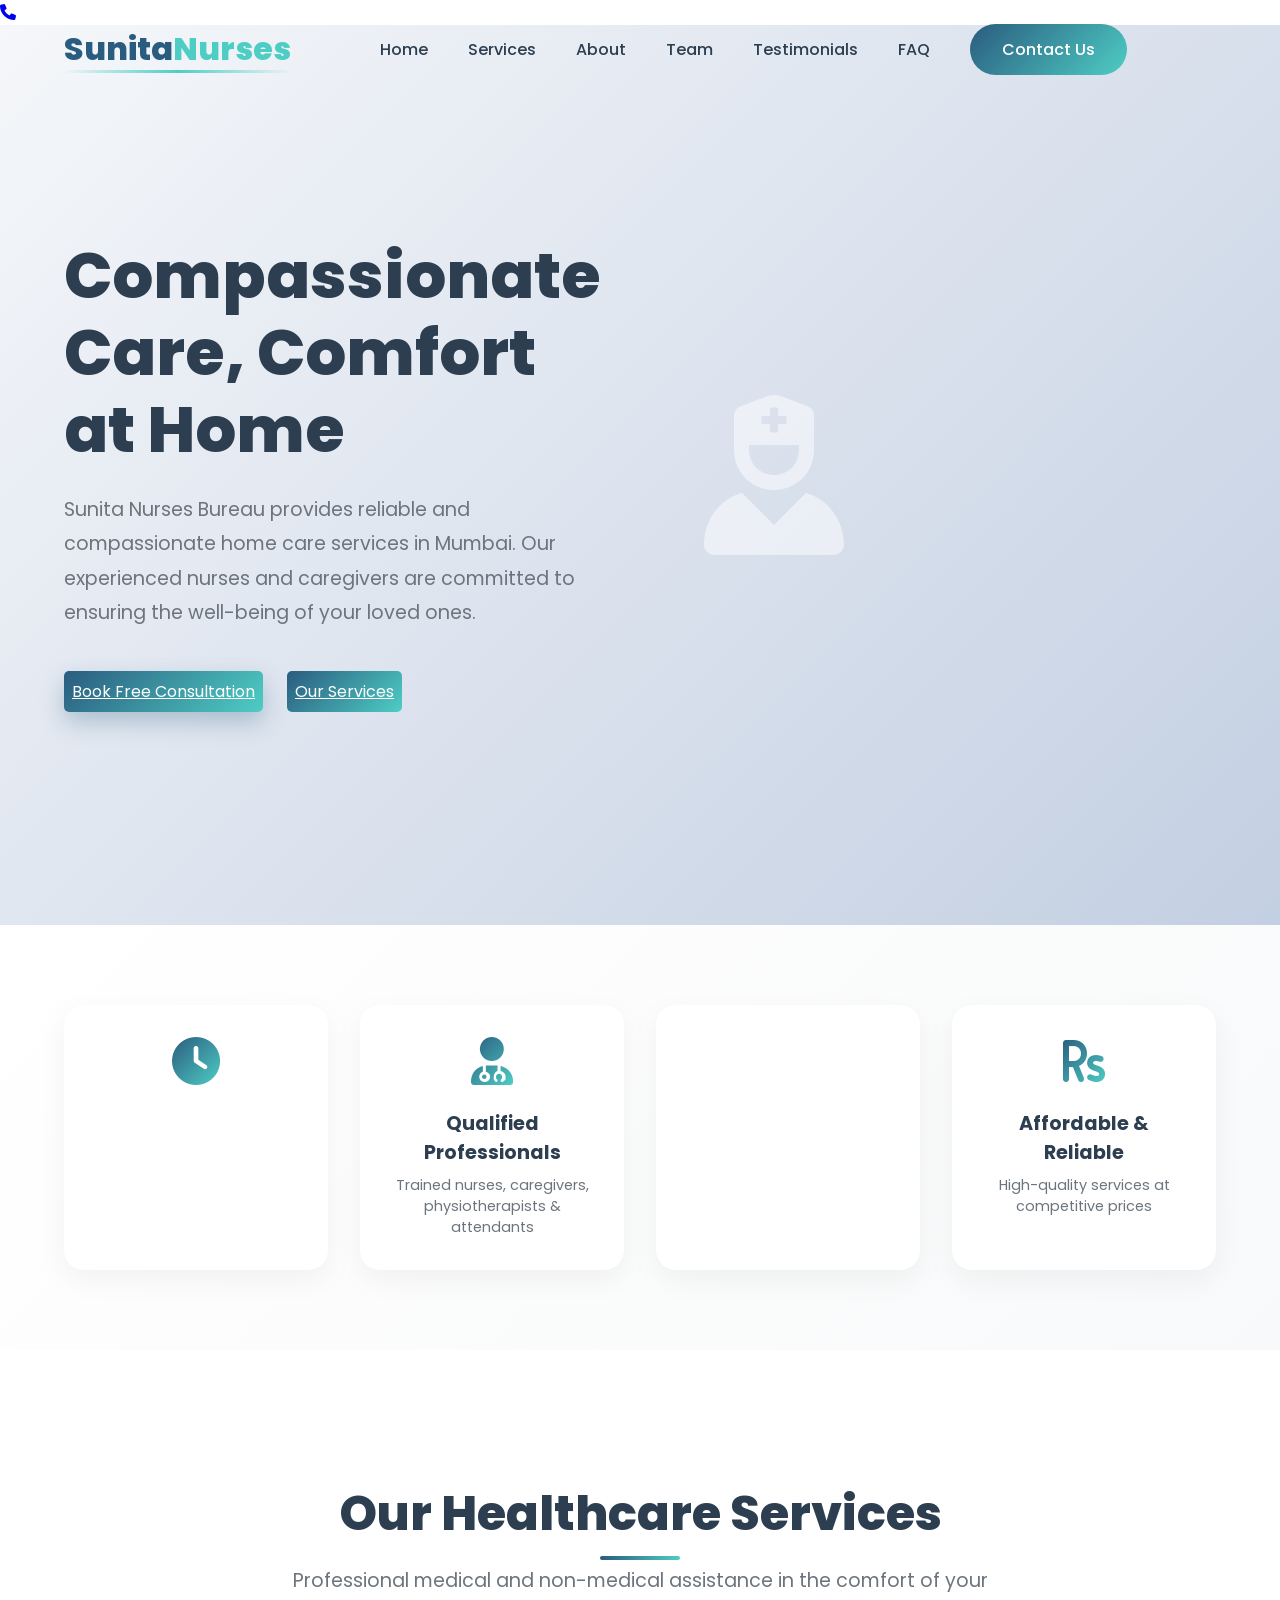
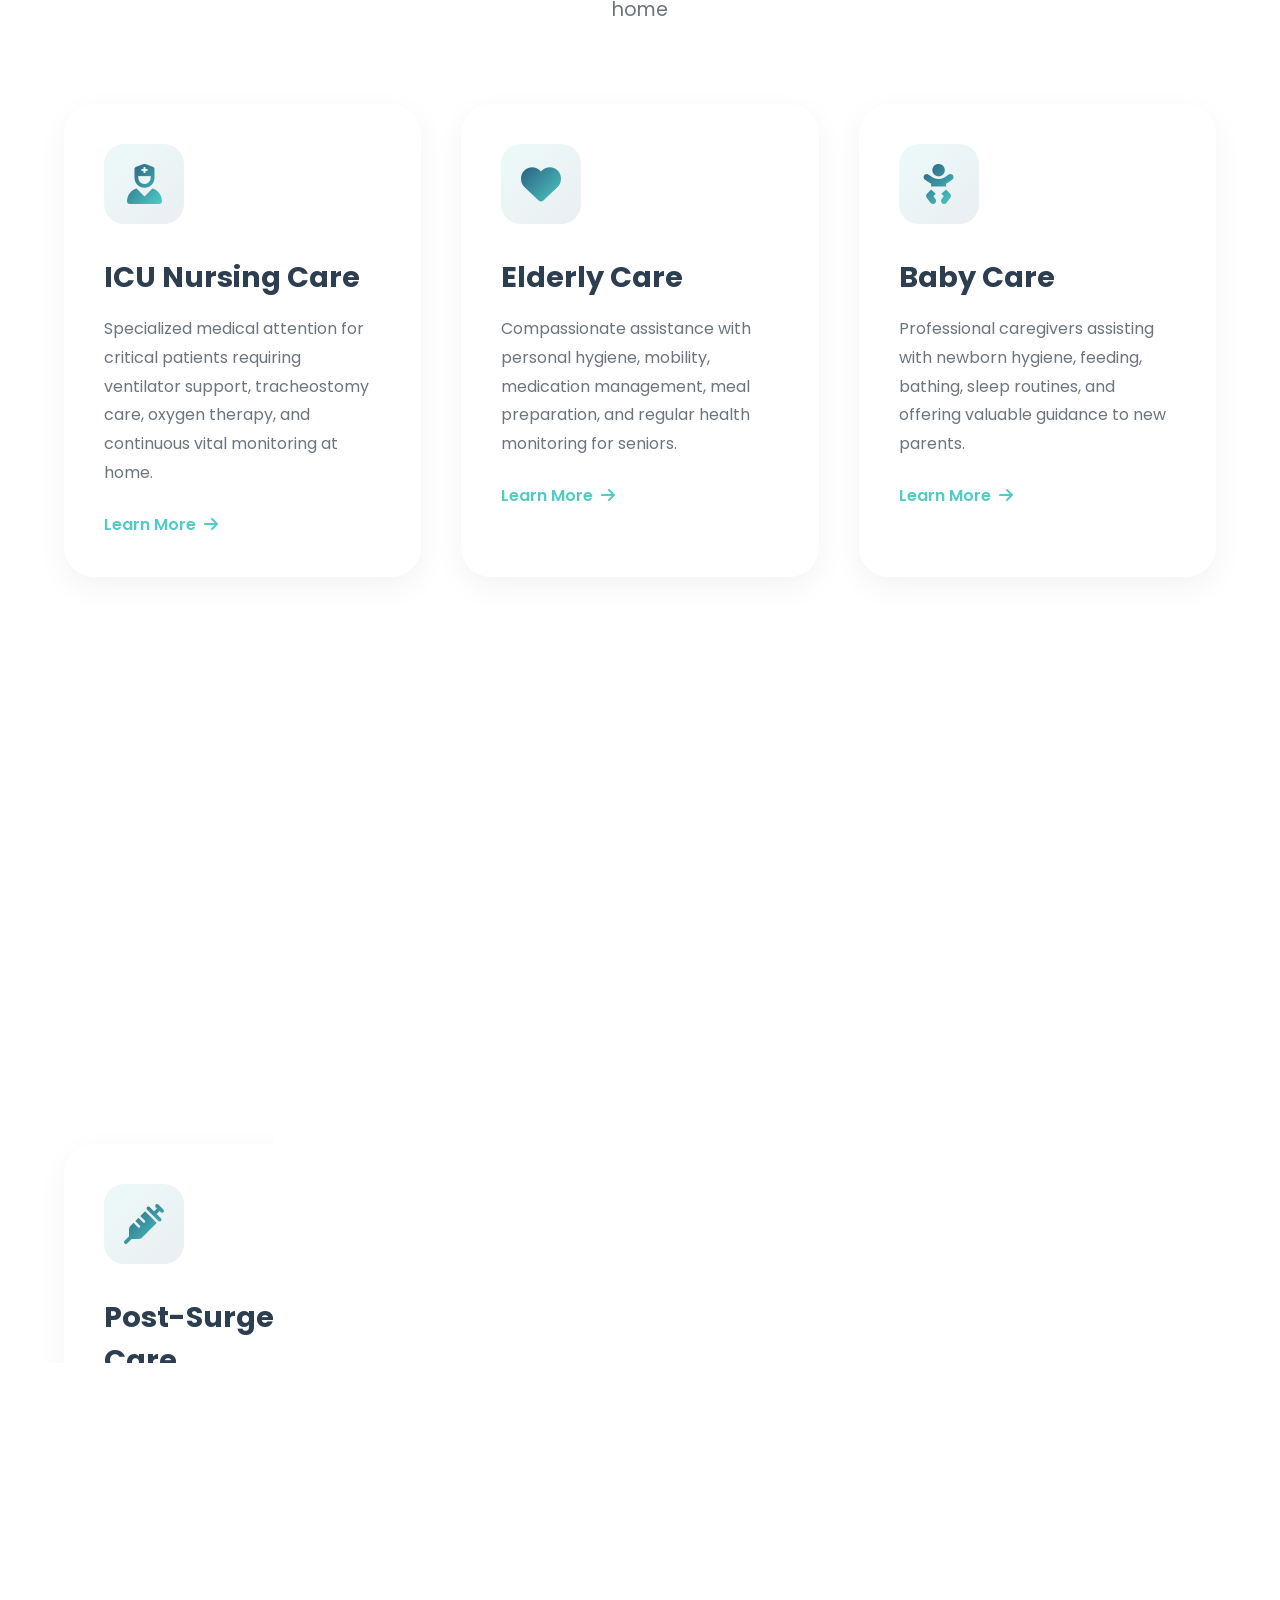
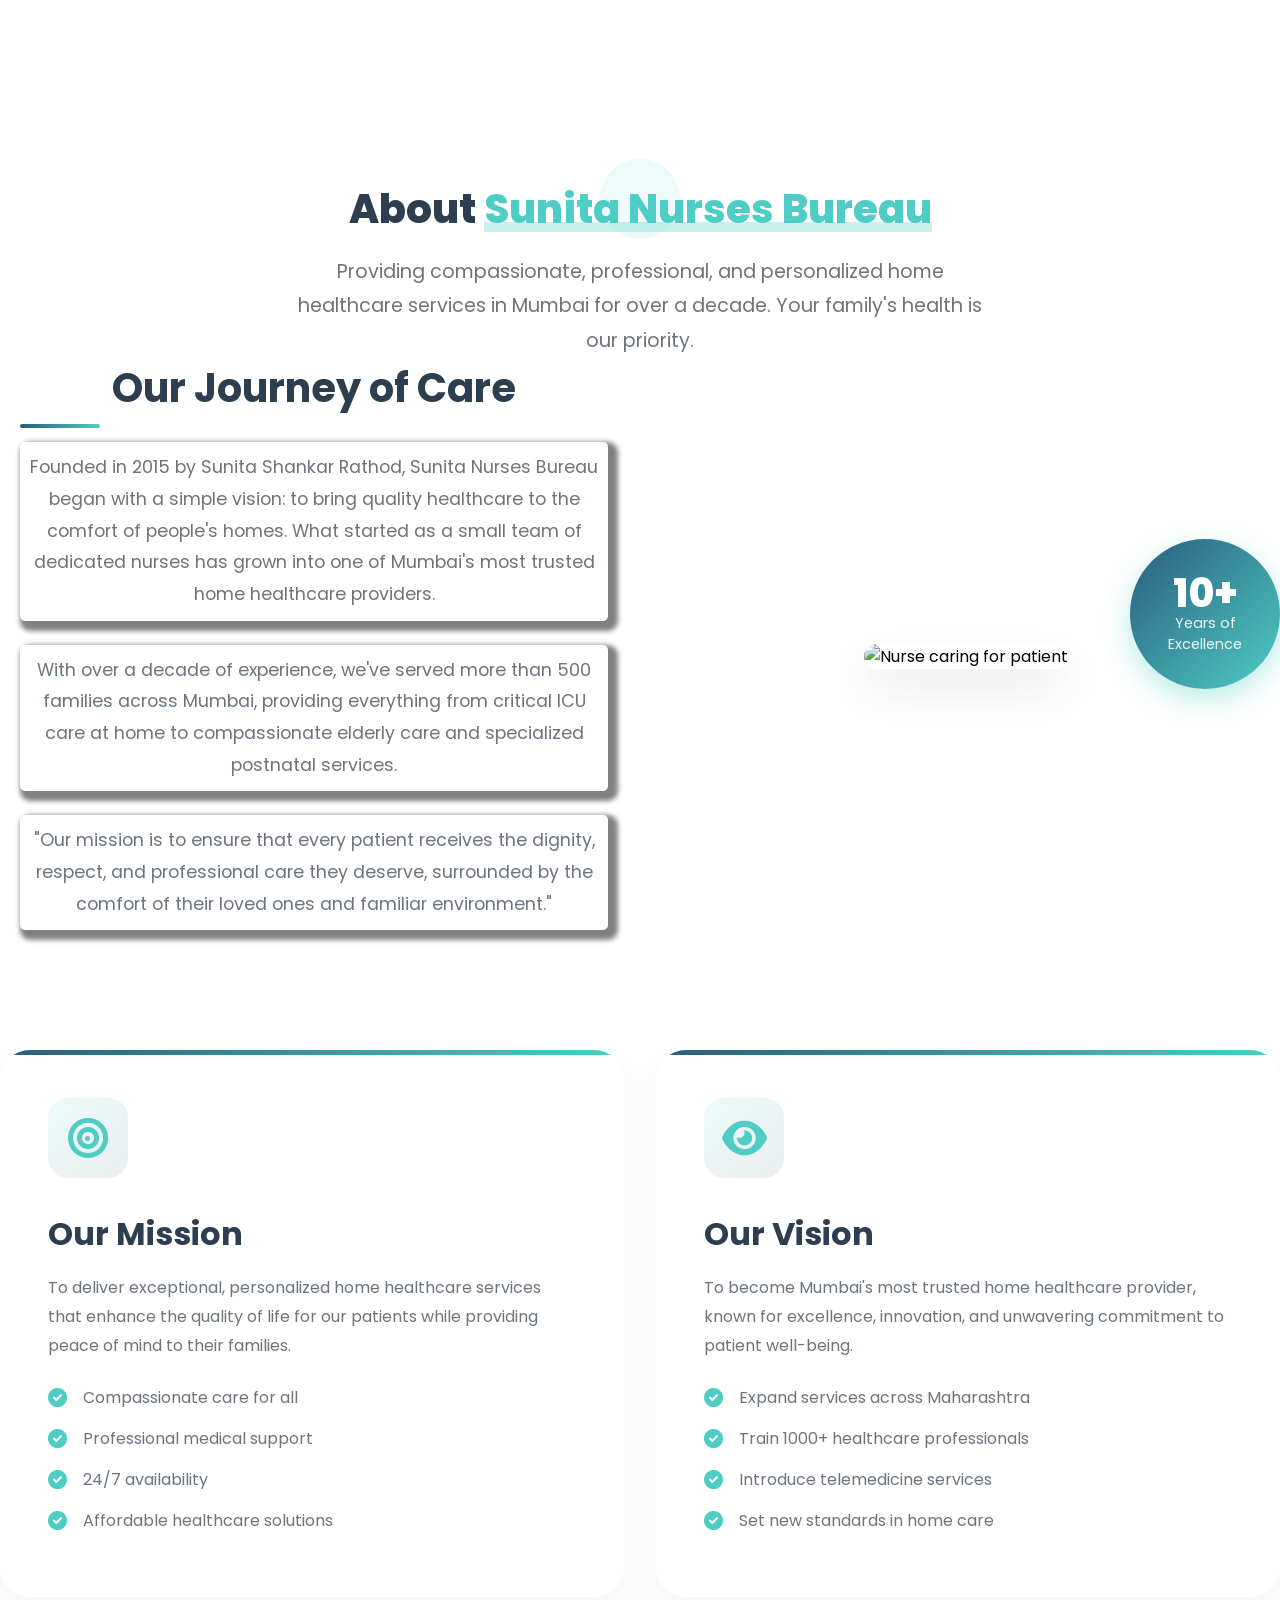
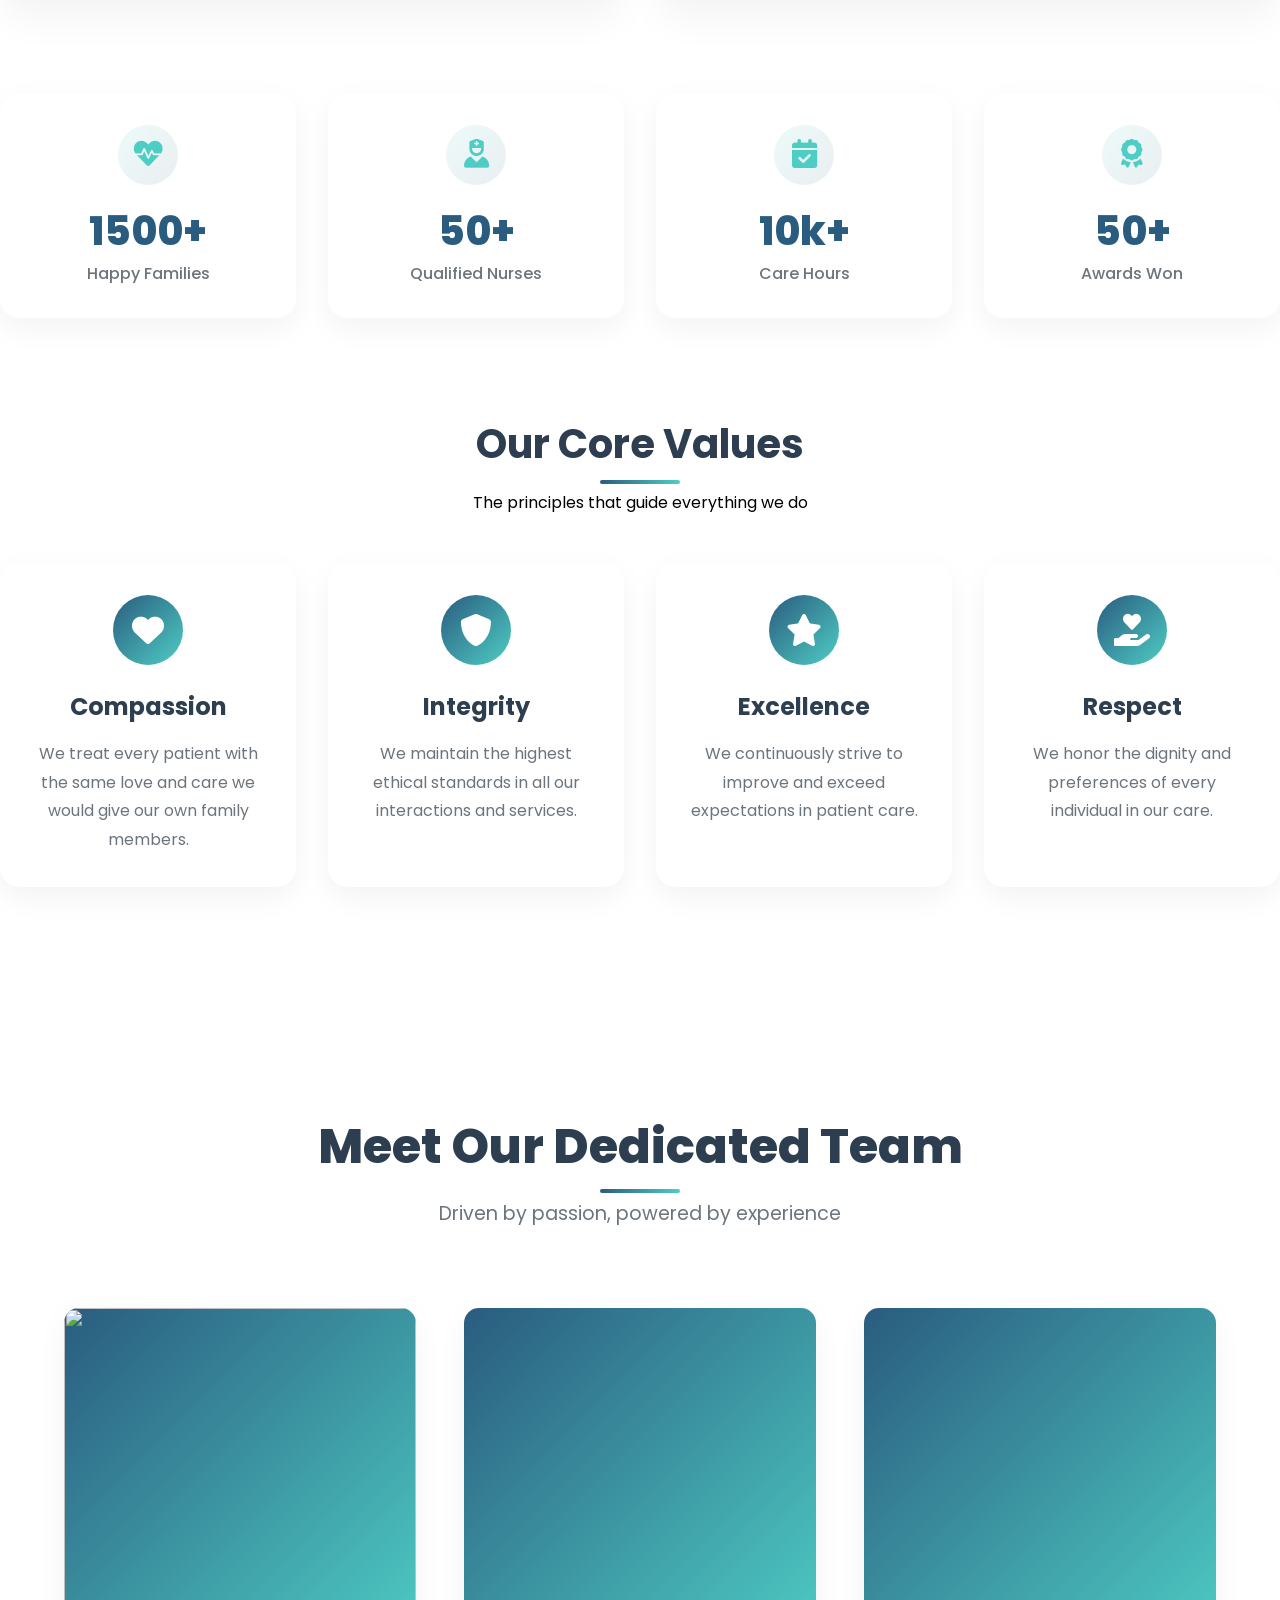
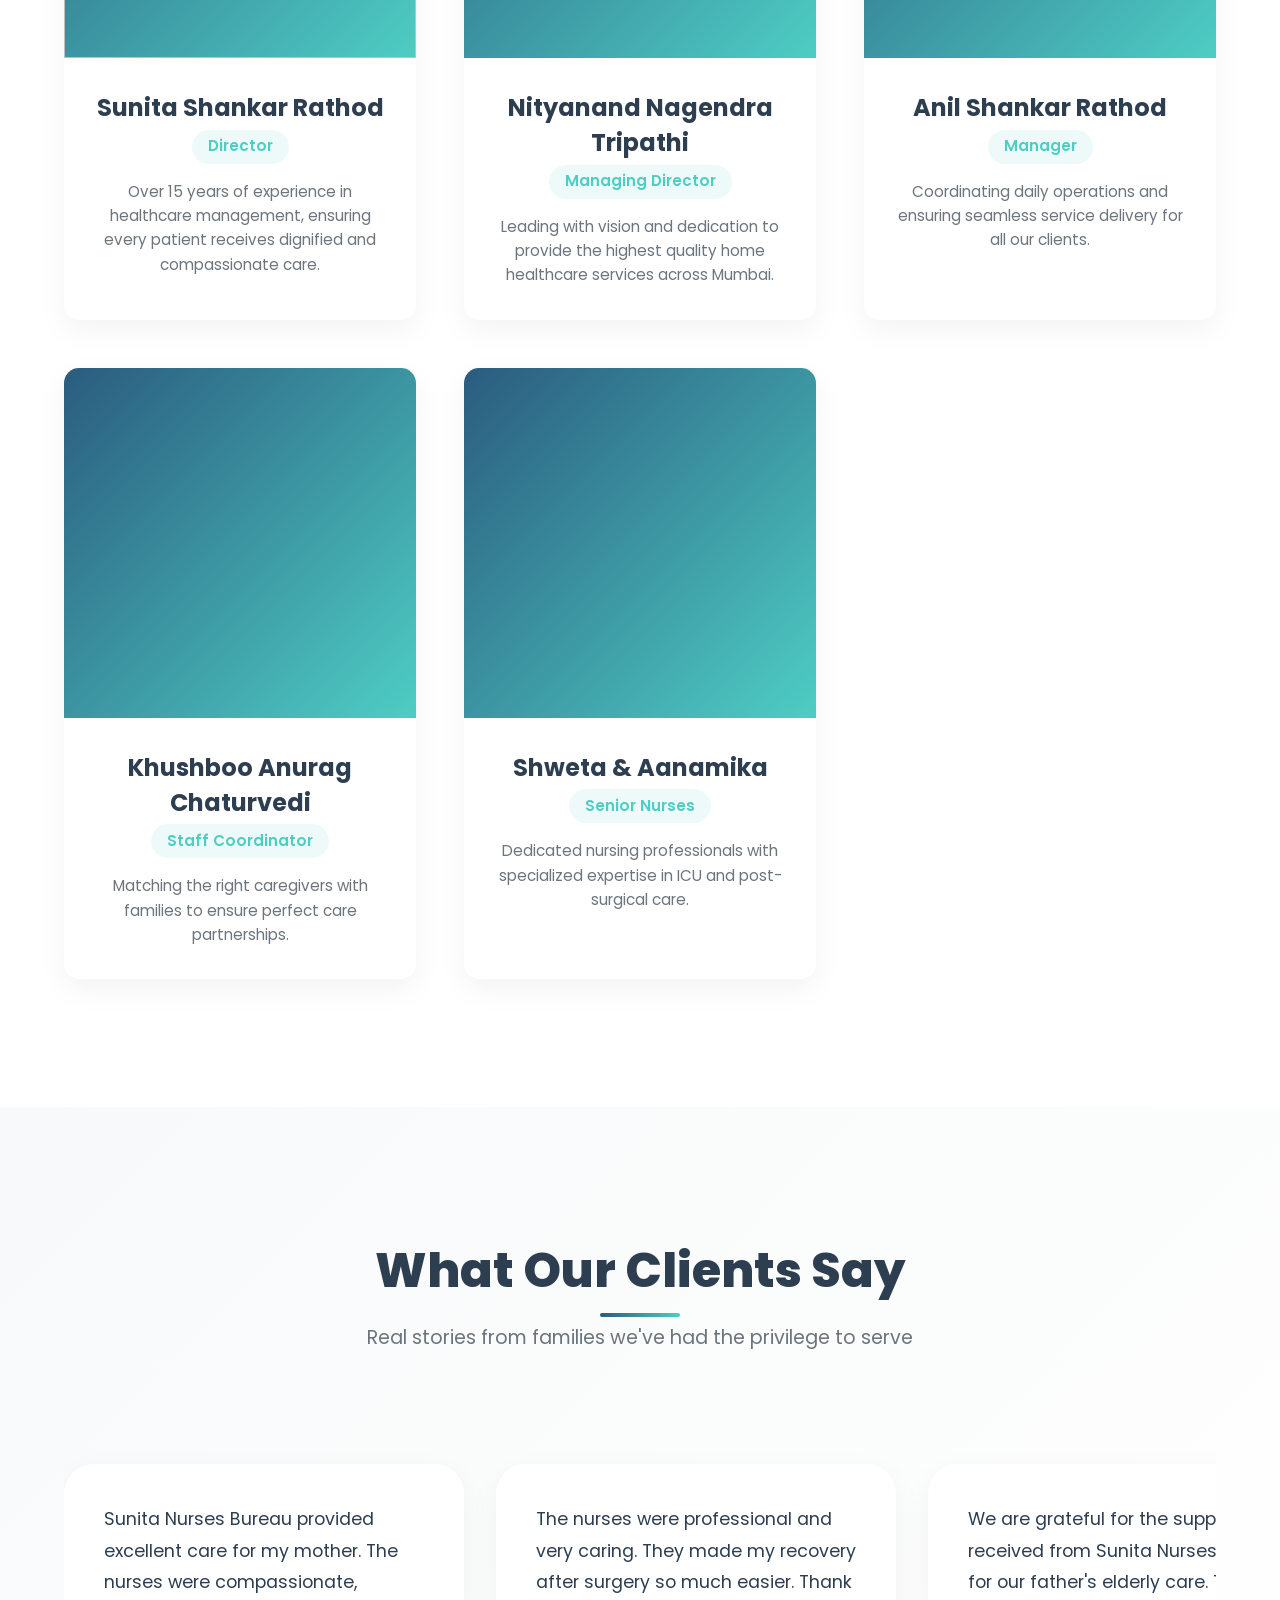
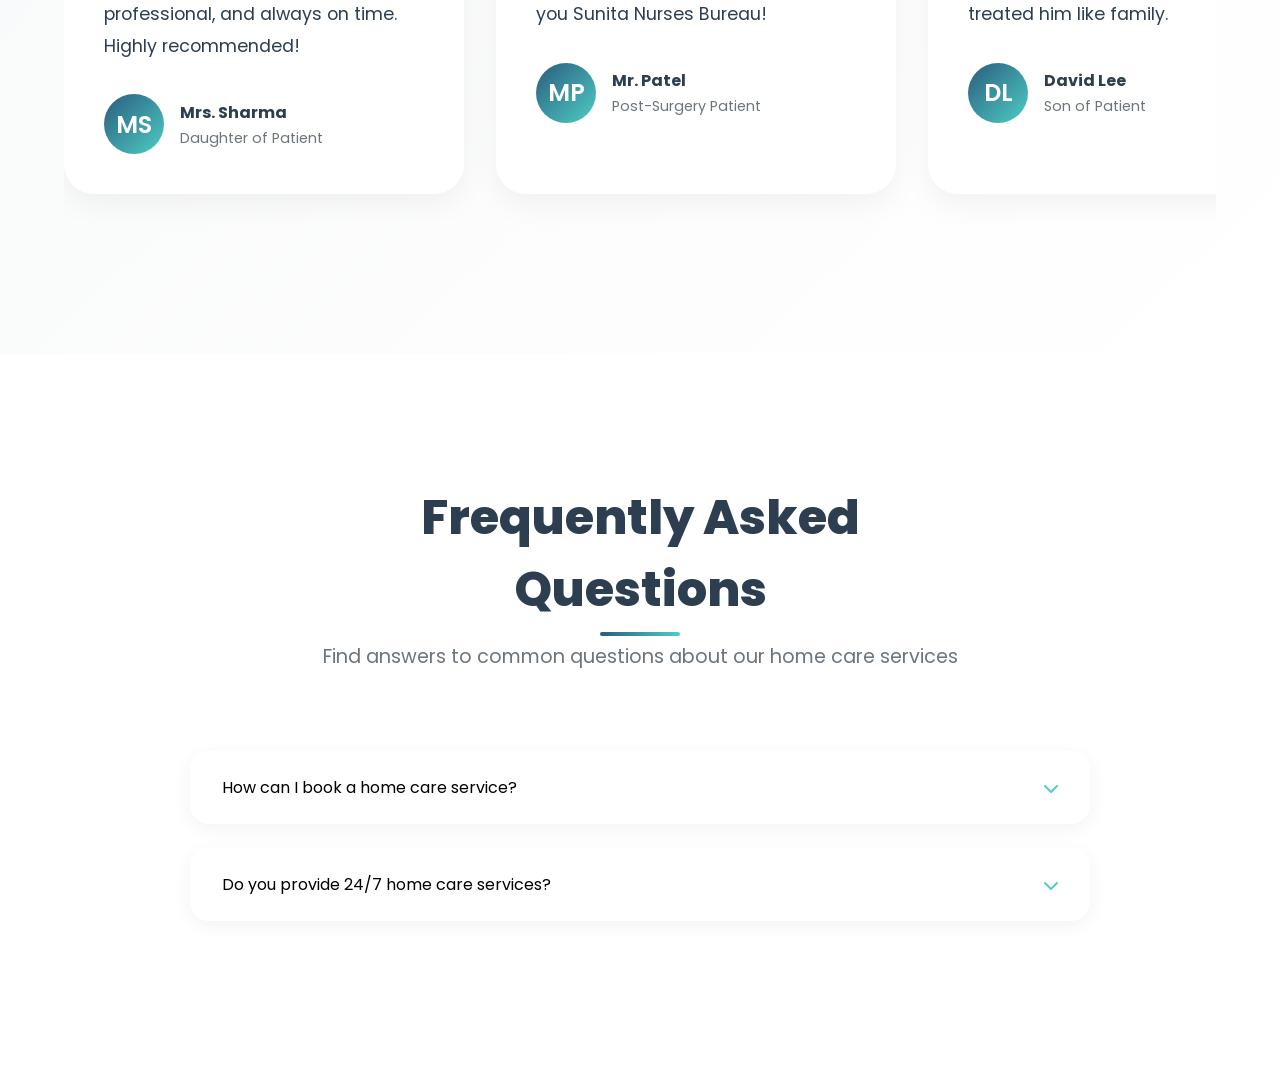
==== index.html @ 2cb6d9ae "Add files via upload" ====
<!DOCTYPE html>
<html lang="en">
<head>
    <meta charset="UTF-8">
    <meta name="viewport" content="width=device-width, initial-scale=1.0">
    <title>Sunita Nurses Bureau - Premium Home Healthcare</title>
    <link rel="stylesheet" href="https://cdnjs.cloudflare.com/ajax/libs/font-awesome/6.0.0/css/all.min.css">
    <link href="https://fonts.googleapis.com/css2?family=Poppins:wght@300;400;500;600;700;800&display=swap" rel="stylesheet">
     <link rel="stylesheet" href="style.css">
     <link rel="stylesheet" href="script.js">
</head>
<body>
    <!-- Navigation -->
    <nav class="navbar">
        <div class="nav-container">
            <div class="logo">Sunita<span>Nurses</span></div>
            <div class="nav-links" id="navLinks">
                <a href="#home">Home</a>
                <a href="#services">Services</a>
                <a href="#about">About</a>
                <a href="#team">Team</a>
                <a href="#testimonials">Testimonials</a>
                <a href="#faq">FAQ</a>
                <a href="#contact" class="contact-btn">Contact Us</a>
            </div>
            <div class="mobile-menu-btn" onclick="toggleMenu()">
                <i class="fas fa-bars"  id="menu-icon"></i>
            </div>
        </div>
    </nav>

    <!-- Floating Contact Button -->
    <div class="floating-contact">
        <a href="tel:+919702290458" class="floating-btn">
            <i class="fas fa-phone"></i>
        </a>
    </div>

    <!-- Hero Section -->
    <section class="hero" id="home">
        <div class="hero-container">
            <div class="hero-content">
                <h1>Compassionate Care, Comfort at Home</h1>
                <p>Sunita Nurses Bureau provides reliable and compassionate home care services in Mumbai. Our experienced nurses and caregivers are committed to ensuring the well-being of your loved ones.</p>
                <div class="hero-buttons">
                    <a href="#contact" class="btn-primary">Book Free Consultation</a>
                    <a href="#services" class="btn-secondary">Our Services</a>
                </div>
            </div>
            <div class="hero-image">
                <img src="https://images.unsplash.com/photo-1576091160550-2173dba999ef?ixlib=rb-1.2.1&auto=format&fit=crop&w=1350&q=80" alt="Nurse caring for elderly patient" onerror="this.style.display='none'; this.parentElement.style.background='linear-gradient(135deg, var(--primary-light), var(--secondary))'; this.parentElement.style.padding='2rem'; this.parentElement.innerHTML='<i class=\'fas fa-user-nurse\' style=\'font-size: 10rem; color: rgba(255,255,255,0.5);\'></i>'">
            </div>
        </div>
    </section>

    <!-- Trust Badges -->
    <section class="trust-badges">
        <div class="badges-container">
            <div class="badge">
                <i class="fas fa-clock"></i>
                <h3>24/7 Availability</h3>
                <p>Round-the-clock care with flexible hours including 4,6,8,12 & 24-hour options</p>
            </div>
            <div class="badge">
                <i class="fas fa-user-md"></i>
                <h3>Qualified Professionals</h3>
                <p>Trained nurses, caregivers, physiotherapists & attendants</p>
            </div>
            <div class="badge">
                <i class="fas fa-heart"></i>
                <h3>Personalized Care</h3>
                <p>Customized care plans based on individual needs</p>
            </div>
            <div class="badge">
                <i class="fas fa-rupee-sign"></i>
                <h3>Affordable & Reliable</h3>
                <p>High-quality services at competitive prices</p>
            </div>
        </div>
    </section>

    <!-- Services Section -->
    <section class="services" id="services">
        <div class="section-header">
            <h2>Our Healthcare Services</h2>
            <p>Professional medical and non-medical assistance in the comfort of your home</p>
        </div>
        <div class="services-grid">
            <div class="service-card">
                <div class="service-icon">
                    <i class="fas fa-user-nurse"></i>
                </div>
                <h3>ICU Nursing Care</h3>
                <p>Specialized medical attention for critical patients requiring ventilator support, tracheostomy care, oxygen therapy, and continuous vital monitoring at home.</p>
                <a href="#" class="service-link">Learn More <i class="fas fa-arrow-right"></i></a>
            </div>
            <div class="service-card">
                <div class="service-icon">
                    <i class="fas fa-heart"></i>
                </div>
                <h3>Elderly Care</h3>
                <p>Compassionate assistance with personal hygiene, mobility, medication management, meal preparation, and regular health monitoring for seniors.</p>
                <a href="#" class="service-link">Learn More <i class="fas fa-arrow-right"></i></a>
            </div>
            <div class="service-card">
                <div class="service-icon">
                    <i class="fas fa-baby"></i>
                </div>
                <h3>Baby Care</h3>
                <p>Professional caregivers assisting with newborn hygiene, feeding, bathing, sleep routines, and offering valuable guidance to new parents.</p>
                <a href="#" class="service-link">Learn More <i class="fas fa-arrow-right"></i></a>
            </div>
            <div class="service-card">
                <div class="service-icon">
                    <i class="fas fa-hand-holding-heart"></i>
                </div>
                <h3>Japa (Postnatal Care)</h3>
                <p>Traditional postnatal care including massages, nutritious meals, and baby care support to help mothers recover and ensure healthy development.</p>
                <a href="#" class="service-link">Learn More <i class="fas fa-arrow-right"></i></a>
            </div>
            <div class="service-card">
                <div class="service-icon">
                    <i class="fas fa-bone"></i>
                </div>
                <h3>Physiotherapy</h3>
                <p>Customized therapy plans for post-stroke rehabilitation, arthritis management, back pain relief, and post-operative recovery at home.</p>
                <a href="#" class="service-link">Learn More <i class="fas fa-arrow-right"></i></a>
            </div>
            <div class="service-card">
                <div class="service-icon">
                    <i class="fas fa-procedures"></i>
                </div>
                <h3>Ward Boy Services</h3>
                <p>Assistance with patient hygiene, mobility, feeding, medication administration, and maintaining a clean environment for bedridden patients.</p>
                <a href="#" class="service-link">Learn More <i class="fas fa-arrow-right"></i></a>
            </div>
            <div class="service-card">
                <div class="service-icon">
                    <i class="fas fa-syringe"></i>
                </div>
                <h3>Post-Surgery Care</h3>
                <p>Professional nursing care to aid recovery after surgery, including wound care, medication management, and rehabilitation support.</p>
                <a href="#" class="service-link">Learn More <i class="fas fa-arrow-right"></i></a>
            </div>
            <div class="service-card">
                <div class="service-icon">
                    <i class="fas fa-hand-holding-medical"></i>
                </div>
                <h3>Nursing Services</h3>
                <p>General nursing care including medication administration, vital monitoring, injections, and daily health assessments by trained nurses.</p>
                <a href="#" class="service-link">Learn More <i class="fas fa-arrow-right"></i></a>
            </div>
        </div>
    </section>

    <!-- About Section -->
    <!-- <section class="about" id="about">
        <div class="about-container">
            <div class="about-content">
                <h2>About Sunita Nurses Bureau</h2>
                <p>Located in Mira Road (E), Thane, Sunita Nurses Bureau has been providing reliable and compassionate home care services across Mumbai. We are dedicated to delivering personalized care solutions tailored to meet the unique needs of each individual.</p>
                <p>Our experienced and qualified nurses and caregivers are committed to ensuring the well-being and comfort of your loved ones in the familiar surroundings of their own home. Trust Sunita Nurses Bureau for dependable and professional home healthcare services.</p>
                <div class="stats-grid">
                    <div class="stat-item">
                        <span class="stat-number">500+</span>
                        <span class="stat-label">Happy Families</span>
                    </div>
                    <div class="stat-item">
                        <span class="stat-number">50+</span>
                        <span class="stat-label">Qualified Nurses</span>
                    </div>
                    <div class="stat-item">
                        <span class="stat-number">10+</span>
                        <span class="stat-label">Years Experience</span>
                    </div>
                </div>
            </div>
            <div class="about-image">
                <img src="https://images.unsplash.com/photo-1584515933487-779824d29309?ixlib=rb-1.2.1&auto=format&fit=crop&w=1350&q=80" alt="Healthcare team" onerror="this.style.display='none'; this.parentElement.style.background='linear-gradient(135deg, var(--primary-light), var(--secondary))'; this.parentElement.style.padding='2rem'; this.parentElement.innerHTML='<i class=\'fas fa-user-nurse\' style=\'font-size: 10rem; color: rgba(255,255,255,0.5);\'></i>'">
            </div>
        </div>
    </section> -->
      <!-- <div class="about-container"> -->
        <!-- Floating Shapes -->
        <!-- <div class="floating-shape"></div>
        <div class="floating-shape2"></div> -->

        <!-- Hero Section -->
        <section id="about" class="about-hero">
            <h1>About <span>Sunita Nurses Bureau</span></h1>
            <p>Providing compassionate, professional, and personalized home healthcare services in Mumbai for over a decade. Your family's health is our priority.</p>
        

        <!-- Story Section -->
        <div class="story-section">
            <div class="story-content">
                <h2>Our Journey of Care</h2>
                <p>Founded in 2015 by Sunita Shankar Rathod, Sunita Nurses Bureau began with a simple vision: to bring quality healthcare to the comfort of people's homes. What started as a small team of dedicated nurses has grown into one of Mumbai's most trusted home healthcare providers.</p>
                <p>With over a decade of experience, we've served more than 500 families across Mumbai, providing everything from critical ICU care at home to compassionate elderly care and specialized postnatal services.</p>
               
                    <p>"Our mission is to ensure that every patient receives the dignity, respect, and professional care they deserve, surrounded by the comfort of their loved ones and familiar environment."</p>
               
            </div>
            <div class="story-image">
                <img src="./images/about.png" alt="Nurse caring for patient">
                <div class="experience-badge">
                    <span class="years">10+</span>
                    <span class="text">Years of Excellence</span>
                </div>
            </div>
            </div>
        </section>

        <!-- Mission & Vision -->
        <section class="mission-vision">
            <div class="mission-card">
                <div class="card-icon">
                    <i class="fas fa-bullseye"></i>
                </div>
                <h3>Our Mission</h3>
                <p>To deliver exceptional, personalized home healthcare services that enhance the quality of life for our patients while providing peace of mind to their families.</p>
                <ul class="card-list">
                    <li><i class="fas fa-check-circle"></i> Compassionate care for all</li>
                    <li><i class="fas fa-check-circle"></i> Professional medical support</li>
                    <li><i class="fas fa-check-circle"></i> 24/7 availability</li>
                    <li><i class="fas fa-check-circle"></i> Affordable healthcare solutions</li>
                </ul>
            </div>
            <div class="vision-card">
                <div class="card-icon">
                    <i class="fas fa-eye"></i>
                </div>
                <h3>Our Vision</h3>
                <p>To become Mumbai's most trusted home healthcare provider, known for excellence, innovation, and unwavering commitment to patient well-being.</p>
                <ul class="card-list">
                    <li><i class="fas fa-check-circle"></i> Expand services across Maharashtra</li>
                    <li><i class="fas fa-check-circle"></i> Train 1000+ healthcare professionals</li>
                    <li><i class="fas fa-check-circle"></i> Introduce telemedicine services</li>
                    <li><i class="fas fa-check-circle"></i> Set new standards in home care</li>
                </ul>
            </div>
        </section>

        <!-- Statistics -->
        <section class="stats-section">
            <div class="stat-card">
                <div class="stat-icon">
                    <i class="fas fa-heartbeat"></i>
                </div>
                <span class="stat-number">1500+</span>
                <span class="stat-label">Happy Families</span>
            </div>
            <div class="stat-card">
                <div class="stat-icon">
                    <i class="fas fa-user-nurse"></i>
                </div>
                <span class="stat-number">50+</span>
                <span class="stat-label">Qualified Nurses</span>
            </div>
            <div class="stat-card">
                <div class="stat-icon">
                    <i class="fas fa-calendar-check"></i>
                </div>
                <span class="stat-number">10k+</span>
                <span class="stat-label">Care Hours</span>
            </div>
            <div class="stat-card">
                <div class="stat-icon">
                    <i class="fas fa-award"></i>
                </div>
                <span class="stat-number">50+</span>
                <span class="stat-label">Awards Won</span>
            </div>
        </section>

        <!-- Core Values -->
        <section class="values-section">
            <div class="section-title">
                <h2>Our Core Values</h2>
                <p>The principles that guide everything we do</p>
            </div>
            <div class="values-grid">
                <div class="value-card">
                    <div class="value-icon">
                        <i class="fas fa-heart"></i>
                    </div>
                    <h3>Compassion</h3>
                    <p>We treat every patient with the same love and care we would give our own family members.</p>
                </div>
                <div class="value-card">
                    <div class="value-icon">
                        <i class="fas fa-shield-alt"></i>
                    </div>
                    <h3>Integrity</h3>
                    <p>We maintain the highest ethical standards in all our interactions and services.</p>
                </div>
                <div class="value-card">
                    <div class="value-icon">
                        <i class="fas fa-star"></i>
                    </div>
                    <h3>Excellence</h3>
                    <p>We continuously strive to improve and exceed expectations in patient care.</p>
                </div>
                <div class="value-card">
                    <div class="value-icon">
                        <i class="fas fa-hand-holding-heart"></i>
                    </div>
                    <h3>Respect</h3>
                    <p>We honor the dignity and preferences of every individual in our care.</p>
                </div>
            </div>
        </section>
    <!-- Team Section -->
    <section class="team" id="team">
        <div class="section-header">
            <h2>Meet Our Dedicated Team</h2>
            <p>Driven by passion, powered by experience</p>
        </div>
        <div class="team-grid">
            <div class="team-card">
                <div class="team-image">
                    <!-- <i class="fas fa-user-circle"></i> -->
                    <img src="./images/about.png" alt="" srcset="">
                </div>
                <div class="team-info">
                    <h3>Sunita Shankar Rathod</h3>
                    <p class="position">Director</p>
                    <p>Over 15 years of experience in healthcare management, ensuring every patient receives dignified and compassionate care.</p>
                </div>
            </div>
            <div class="team-card">
                <div class="team-image">
                    <!-- <i class="fas fa-user-circle"></i> -->
                </div>
                <div class="team-info">
                    <h3>Nityanand Nagendra Tripathi</h3>
                    <p class="position">Managing Director</p>
                    <p>Leading with vision and dedication to provide the highest quality home healthcare services across Mumbai.</p>
                </div>
            </div>
            <div class="team-card">
                <div class="team-image">
                    <!-- <i class="fas fa-user-circle"></i> -->
                </div>
                <div class="team-info">
                    <h3>Anil Shankar Rathod</h3>
                    <p class="position">Manager</p>
                    <p>Coordinating daily operations and ensuring seamless service delivery for all our clients.</p>
                </div>
            </div>
            <div class="team-card">
                <div class="team-image">
                    <!-- <i class="fas fa-user-circle"></i> -->
                </div>
                <div class="team-info">
                    <h3>Khushboo Anurag Chaturvedi</h3>
                    <p class="position">Staff Coordinator</p>
                    <p>Matching the right caregivers with families to ensure perfect care partnerships.</p>
                </div>
            </div>
            <div class="team-card">
                <div class="team-image">
                    <!-- <i class="fas fa-user-nurse"></i> -->
                </div>
                <div class="team-info">
                    <h3>Shweta & Aanamika</h3>
                    <p class="position">Senior Nurses</p>
                    <p>Dedicated nursing professionals with specialized expertise in ICU and post-surgical care.</p>
                </div>
            </div>
        </div>
    </section>

    <!-- Testimonials -->
    <section class="testimonials" id="testimonials">
        <div class="section-header">
            <h2>What Our Clients Say</h2>
            <p>Real stories from families we've had the privilege to serve</p>
        </div>
        <div class="testimonials-slider">
            <div class="testimonial-card">
                <p class="testimonial-text">Sunita Nurses Bureau provided excellent care for my mother. The nurses were compassionate, professional, and always on time. Highly recommended!</p>
                <div class="testimonial-author">
                    <div class="author-avatar">MS</div>
                    <div class="author-info">
                        <h4>Mrs. Sharma</h4>
                        <p>Daughter of Patient</p>
                    </div>
                </div>
            </div>
            <div class="testimonial-card">
                <p class="testimonial-text">The nurses were professional and very caring. They made my recovery after surgery so much easier. Thank you Sunita Nurses Bureau!</p>
                <div class="testimonial-author">
                    <div class="author-avatar">MP</div>
                    <div class="author-info">
                        <h4>Mr. Patel</h4>
                        <p>Post-Surgery Patient</p>
                    </div>
                </div>
            </div>
            <div class="testimonial-card">
                <p class="testimonial-text">We are grateful for the support we received from Sunita Nurses Bureau for our father's elderly care. They treated him like family.</p>
                <div class="testimonial-author">
                    <div class="author-avatar">DL</div>
                    <div class="author-info">
                        <h4>David Lee</h4>
                        <p>Son of Patient</p>
                    </div>
                </div>
            </div>
        </div>
    </section>

    <!-- FAQ Section -->
    <section class="faq" id="faq">
        <div class="section-header">
            <h2>Frequently Asked Questions</h2>
            <p>Find answers to common questions about our home care services</p>
        </div>
        <div class="faq-container">
            <div class="faq-item" onclick="toggleFaq(this)">
                <div class="faq-question">
                    <span>How can I book a home care service?</span>
                    <i class="fas fa-chevron-down"></i>
                </div>
                <div class="faq-answer">
                    Booking a service is simple! You can call us at +91 9702290458, email us at sunitanursingbureau2025@gmail.com, or visit our office. Our team will guide you through the process and arrange the required service based on your needs.
                </div>
            </div>
            <div class="faq-item" onclick="toggleFaq(this)">
                <div class="faq-question">
                    <span>Do you provide 24/7 home care services?</span>
                    <i class="fas fa-chevron-down"></i>
                </div>
                <div class="faq-answer">
                    Yes, we offer flexible home care services, including 4-hour, 6-hour, 8-hour, 12-hour, and 24-hour options. You can choose a full-time or part-time caregiver based on your requirements. Our services are
                </div>  
                </div>  
                </section>
---- style.css ----
* {
            margin: 0;
            padding: 0;
            box-sizing: border-box;
            font-family: 'Poppins', sans-serif;
        }

        html {
            scroll-behavior: smooth;
        }

        body {
            overflow-x: hidden;
            background: #ffffff;
        }

        /* Custom Cursor */
        .cursor {
            width: 20px;
            height: 20px;
            border: 2px solid #2A5C7F;
            border-radius: 50%;
            position: fixed;
            pointer-events: none;
            z-index: 9999;
            transition: all 0.1s ease;
            transform: translate(-50%, -50%);
            mix-blend-mode: difference;
        }

        .cursor-follower {
            width: 40px;
            height: 40px;
            background: rgba(42, 92, 127, 0.2);
            border-radius: 50%;
            position: fixed;
            pointer-events: none;
            z-index: 9998;
            transition: all 0.3s ease;
            transform: translate(-50%, -50%);
        }

        /* Preloader */
        .preloader {
            position: fixed;
            top: 0;
            left: 0;
            width: 100%;
            height: 100%;
            background: #2A5C7F;
            z-index: 10000;
            display: flex;
            justify-content: center;
            align-items: center;
            transition: opacity 0.5s ease;
        }

        .preloader.fade-out {
            opacity: 0;
            pointer-events: none;
        }

        .loader {
            width: 80px;
            height: 80px;
            border: 5px solid rgba(255,255,255,0.2);
            border-top: 5px solid #4ECDC4;
            border-radius: 50%;
            animation: spin 1s linear infinite;
        }

        /* @keyframes spin {
            0% { transform: rotate(0deg); }
            100% { transform: rotate(360deg); }
        } */

        /* Navigation */
        .navbar {
            position: fixed;
            top: 0;
            left: 0;
            width: 100%;
            padding: 1.5rem 5%;
            z-index: 1000;
            transition: all 0.4s cubic-bezier(0.165, 0.84, 0.44, 1);
        }

        .navbar.scrolled {
            background: rgba(255,255,255,0.95);
            backdrop-filter: blur(10px);
            padding: 1rem 5%;
            box-shadow: 0 5px 30px rgba(0,0,0,0.1);
        }

        .nav-container {
            max-width: 1400px;
            margin: 0 auto;
            display: flex;
            justify-content: space-between;
            align-items: center;
        }

        .logo {
            font-size: 2rem;
            font-weight: 800;
            color: #2A5C7F;
            position: relative;
            overflow: hidden;
        }

        .logo span {
            color: #4ECDC4;
            display: inline-block;
            /* animation: float 3s ease-in-out infinite; */
        }

        .logo::before {
            content: '';
            position: absolute;
            bottom: 0;
            left: 0;
            width: 100%;
            height: 3px;
            background: linear-gradient(90deg, transparent, #4ECDC4, transparent);
            animation: shine 2s infinite;
        }

        @keyframes shine {
            0% { transform: translateX(-100%); }
            100% { transform: translateX(100%); }
        }

        .nav-links {
            display: flex;
            gap: 2.5rem;
            align-items: center;
        }

        .nav-links a {
            text-decoration: none;
            color: #2C3E50;
            font-weight: 500;
            font-size: 1rem;
            position: relative;
            transition: color 0.3s;
        }

        .nav-links a::before {
            content: '';
            position: absolute;
            bottom: -5px;
            left: 0;
            width: 0;
            height: 2px;
            background: #4ECDC4;
            transition: width 0.3s ease;
        }

        .nav-links a:hover::before {
            width: 100%;
        }

        .nav-links a:hover {
            color: #2A5C7F;
        }

        .contact-btn {
            background: linear-gradient(135deg, #2A5C7F, #4ECDC4);
            color: white !important;
            padding: 0.8rem 2rem !important;
            border-radius: 50px;
            transition: transform 0.3s, box-shadow 0.3s !important;
        }

        .contact-btn:hover {
            transform: translateY(-2px);
            box-shadow: 0 10px 25px rgba(46, 204, 113, 0.3);
        }

        .contact-btn::before {
            display: none;
        }
         #menu-icon
         {
            display: none;
         }
        .menu-toggle {
           display: none;
            font-size: 1.8rem;
            color: #2A5C7F;
            cursor: pointer;
            transition: transform 0.3s;
        }

        .menu-toggle:hover {
            transform: scale(1.1);
        }

        /* Hero Section with Parallax */
        .hero {
            min-height: 100vh;
            position: relative;
            overflow: hidden;
            background: linear-gradient(135deg, #f5f7fa 0%, #c3cfe2 100%);
        }

        #particles-js {
            position: absolute;
            width: 100%;
            height: 100%;
            top: 0;
            left: 0;
        }

        .floating-shapes {
            position: absolute;
            width: 100%;
            height: 100%;
            overflow: hidden;
        }

        .shape {
            position: absolute;
            background: rgba(78, 205, 196, 0.1);
            border-radius: 50%;
            animation: float 20s infinite;
        }

        .shape1 {
            width: 300px;
            height: 300px;
            top: -150px;
            right: -150px;
            animation-delay: 0s;
        }

        .shape2 {
            width: 400px;
            height: 400px;
            bottom: -200px;
            left: -200px;
            animation-delay: -5s;
        }

        .shape3 {
            width: 200px;
            height: 200px;
            top: 50%;
            right: 20%;
            animation-delay: -10s;
        }

        .hero-container {
            max-width: 1400px;
            margin: 0 auto;
            padding: 0 5%;
            height: 100vh;
            display: grid;
            grid-template-columns: 1fr 1fr;
            gap: 4rem;
            align-items: center;
            position: relative;
            z-index: 2;
        }

        .hero-content {
            animation: fadeInUp 1s ease;
        }

        .hero-content h1 {
            font-size: 4rem;
            font-weight: 800;
            line-height: 1.2;
            margin-bottom: 1.5rem;
            color: #2C3E50;
        }

        .hero-content h1 span {
            color: #2A5C7F;
            display: inline-block;
            animation: pulse 2s infinite;
        }

        .hero-content p {
            font-size: 1.2rem;
            color: #6c757d;
            margin-bottom: 2.5rem;
            line-height: 1.8;
            animation: fadeInUp 1s ease 0.2s both;
        }

        .hero-buttons {
            display: flex;
            gap: 1.5rem;
            animation: fadeInUp 1s ease 0.4s both;
        }

        .btn {
            padding: 1.2rem 3rem;
            border-radius: 50px;
            text-decoration: none;
            font-weight: 600;
            font-size: 1.1rem;
            transition: all 0.3s cubic-bezier(0.165, 0.84, 0.44, 1);
            position: relative;
            overflow: hidden;
            display: inline-block;
        }

        .btn::before {
            content: '';
            position: absolute;
            top: 0;
            left: -100%;
            width: 100%;
            height: 100%;
            background: linear-gradient(90deg, transparent, rgba(255,255,255,0.2), transparent);
            transition: left 0.5s;
        }

        .btn:hover::before {
            left: 100%;
        }

        .btn-primary {
            background: linear-gradient(135deg, #2A5C7F, #4ECDC4);
            color: white;
            padding: 8px;
            border-radius: 5px;
            box-shadow: 0 10px 25px rgba(42, 92, 127, 0.3);
        }

        .btn-primary:hover {
            transform: translateY(-5px);
            box-shadow: 0 20px 35px rgba(42, 92, 127, 0.4);
        }

        .btn-secondary {
            background: transparent;
            color: white;
             padding: 8px;
             border-radius: 5px;
            /* border: 2px solid #2A5C7F; */
              background: linear-gradient(135deg, #2A5C7F, #4ECDC4);
        }

        .btn-secondary:hover {
            background: #2A5C7F;
            /* color: white; */
            transform: translateY(-5px);
        }

        .hero-image {
            position: relative;
            /* animation: float 6s ease-in-out infinite; */
        }

        .hero-image img {
            width: 100%;
            border-radius: 30px;
            box-shadow: 0 30px 60px rgba(0,0,0,0.1);
            transition: transform 0.5s;
        }

        .hero-image:hover img {
            transform: scale(1.02);
        }

        .floating-card {
            position: absolute;
            background: white;
            padding: 1rem 1.5rem;
            border-radius: 50px;
            box-shadow: 0 10px 30px rgba(0,0,0,0.1);
            display: flex;
            align-items: center;
            gap: 1rem;
            animation: float 4s ease-in-out infinite;
        }

        .card1 {
            top: 20%;
            left: -10%;
            animation-delay: 0s;
        }

        .card2 {
            bottom: 20%;
            right: -10%;
            animation-delay: -2s;
        }

        .floating-card i {
            color: #4ECDC4;
            font-size: 1.5rem;
        }

        @keyframes float {
            0%, 100% { transform: translateY(0px); }
            50% { transform: translateY(-20px); }
        }

        @keyframes pulse {
            0%, 100% { transform: scale(1); }
            50% { transform: scale(1.05); }
        }

        @keyframes fadeInUp {
            from {
                opacity: 0;
                transform: translateY(30px);
            }
            to {
                opacity: 1;
                transform: translateY(0);
            }
        }

        /* Scroll Indicator */
        .scroll-indicator {
            position: absolute;
            bottom: 30px;
            left: 50%;
            transform: translateX(-50%);
            z-index: 5;
        }

        .mouse {
            width: 30px;
            height: 50px;
            border: 2px solid #2A5C7F;
            border-radius: 25px;
            position: relative;
        }

        .mouse::before {
            content: '';
            position: absolute;
            top: 10px;
            left: 50%;
            transform: translateX(-50%);
            width: 4px;
            height: 10px;
            background: #2A5C7F;
            border-radius: 2px;
            animation: scroll 2s infinite;
        }

        @keyframes scroll {
            0% { opacity: 1; transform: translateX(-50%) translateY(0); }
            100% { opacity: 0; transform: translateX(-50%) translateY(20px); }
        }

        /* Trust Badges with Counter Animation */
        .trust-badges {
            padding: 5rem 5%;
            background: linear-gradient(135deg, #ffffff, #f8f9fa);
        }

        .badges-container {
            max-width: 1400px;
            margin: 0 auto;
            display: grid;
            grid-template-columns: repeat(4, 1fr);
            gap: 2rem;
        }

        .badge {
            text-align: center;
            padding: 2rem;
            background: white;
            border-radius: 20px;
            box-shadow: 0 10px 30px rgba(0,0,0,0.05);
            transition: all 0.3s cubic-bezier(0.165, 0.84, 0.44, 1);
            position: relative;
            overflow: hidden;
        }

        .badge::after {
            content: '';
            position: absolute;
            top: 0;
            left: 0;
            width: 100%;
            height: 100%;
            background: linear-gradient(135deg, rgba(78, 205, 196, 0.1), rgba(42, 92, 127, 0.1));
            opacity: 0;
            transition: opacity 0.3s;
        }

        .badge:hover {
            transform: translateY(-10px) scale(1.05);
            box-shadow: 0 20px 40px rgba(78, 205, 196, 0.2);
        }

        .badge:hover::after {
            opacity: 1;
        }

        .badge i {
            font-size: 3rem;
            background: linear-gradient(135deg, #2A5C7F, #4ECDC4);
            -webkit-background-clip: text;
            -webkit-text-fill-color: transparent;
            margin-bottom: 1.5rem;
            position: relative;
            z-index: 1;
        }

        .counter {
            font-size: 2.5rem;
            font-weight: 800;
            color: #2A5C7F;
            margin-bottom: 0.5rem;
            position: relative;
            z-index: 1;
        }

        .badge h3 {
            font-size: 1.2rem;
            color: #2C3E50;
            margin-bottom: 0.5rem;
            position: relative;
            z-index: 1;
        }

        .badge p {
            color: #6c757d;
            font-size: 0.9rem;
            position: relative;
            z-index: 1;
        }

        /* Services Section with Cards Animation */
        .services {
            padding: 8rem 5%;
            background: white;
            position: relative;
            overflow: hidden;
        }

        .section-header {
            text-align: center;
            max-width: 700px;
            margin: 0 auto 5rem;
        }

        .section-header h2 {
            font-size: 3rem;
            font-weight: 800;
            color: #2C3E50;
            margin-bottom: 1rem;
            position: relative;
            display: inline-block;
        }

        .section-header h2::after {
            content: '';
            position: absolute;
            bottom: -10px;
            left: 50%;
            transform: translateX(-50%);
            width: 80px;
            height: 4px;
            background: linear-gradient(90deg, #2A5C7F, #4ECDC4);
            border-radius: 2px;
        }

        .section-header p {
            color: #6c757d;
            font-size: 1.2rem;
        }

        .services-grid {
            max-width: 1400px;
            margin: 0 auto;
            display: grid;
            grid-template-columns: repeat(auto-fit, minmax(350px, 1fr));
            gap: 2.5rem;
        }

        .service-card {
            background: white;
            border-radius: 30px;
            padding: 2.5rem;
            box-shadow: 0 10px 30px rgba(0,0,0,0.05);
            transition: all 0.5s cubic-bezier(0.165, 0.84, 0.44, 1);
            position: relative;
            overflow: hidden;
            z-index: 1;
        }

        .service-card::before {
            content: '';
            position: absolute;
            top: 0;
            left: 0;
            width: 100%;
            height: 100%;
            background: linear-gradient(135deg, #2A5C7F, #4ECDC4);
            opacity: 0;
            transition: opacity 0.5s;
            z-index: -1;
        }

        .service-card:hover {
            transform: translateY(-15px) scale(1.02);
            box-shadow: 0 30px 50px rgba(42, 92, 127, 0.2);
        }

        .service-card:hover::before {
            opacity: 0.05;
        }

        .service-icon {
            width: 80px;
            height: 80px;
            background: linear-gradient(135deg, rgba(78, 205, 196, 0.1), rgba(42, 92, 127, 0.1));
            border-radius: 20px;
            display: flex;
            align-items: center;
            justify-content: center;
            margin-bottom: 2rem;
            transition: all 0.3s;
        }

        .service-card:hover .service-icon {
            transform: scale(1.1) rotate(5deg);
            background: linear-gradient(135deg, #2A5C7F, #4ECDC4);
        }

        .service-icon i {
            font-size: 2.5rem;
            background: linear-gradient(135deg, #2A5C7F, #4ECDC4);
            -webkit-background-clip: text;
            -webkit-text-fill-color: transparent;
            transition: all 0.3s;
        }

        .service-card:hover .service-icon i {
            -webkit-text-fill-color: white;
            background: none;
        }

        .service-card h3 {
            font-size: 1.8rem;
            color: #2C3E50;
            margin-bottom: 1rem;
            transition: color 0.3s;
        }

        .service-card p {
            color: #6c757d;
            line-height: 1.8;
            margin-bottom: 1.5rem;
            transition: color 0.3s;
        }

        .service-link {
            color: #4ECDC4;
            text-decoration: none;
            font-weight: 600;
            display: inline-flex;
            align-items: center;
            gap: 0.5rem;
            transition: gap 0.3s;
        }

        .service-card:hover .service-link {
            gap: 1rem;
            color: #2A5C7F;
        }

        /* About Section with Reveal Animation */
       .about-container {
            max-width: 1400px;
            margin: 0 auto;
            padding: 4rem 5%;
        }

        /* Hero Section */
        .about-hero {
            text-align: center;
            margin-bottom: 5rem;
            position: relative;
            animation: fadeInDown 1s ease;
            /* border: 2px solid red; */
            margin: 20px;
        }

        .about-hero h1 {
            font-size: 2.5rem;
            font-weight: 800;
            color: #2C3E50;
            margin-bottom: 1rem;
            position: relative;
            display: inline-block; 
        }

        .about-hero h1::before {
            content: '';
            position: absolute;
            top: -20px;
            left: 50%;
            transform: translateX(-50%);
            width: 80px;
            height: 80px;
            background: rgba(78, 205, 196, 0.1);
            border-radius: 50%;
            z-index: -1;
            
        }

        .about-hero h1 span {
            color: #4ECDC4;
            position: relative;
            
        }

        .about-hero h1 span::after {
            content: '';
            position: absolute;
            bottom: 5px;
            left: 0;
            width: 100%;
            height: 10px;
            background: rgba(78, 205, 196, 0.3);
            z-index: -1;
            
        }

        .about-hero p {
            font-size: 1.2rem;
            color: #6c757d;
            max-width: 700px;
            margin: 0 auto;
            line-height: 1.8;
            
            
        }

        .floating-shape {
            position: absolute;
            width: 300px;
            height: 300px;
            background: linear-gradient(135deg, rgba(78, 205, 196, 0.1), rgba(42, 92, 127, 0.1));
            border-radius: 50%;
            top: -150px;
            right: -150px;
            z-index: -1;
            animation: float 20s infinite;
        }

        .floating-shape2 {
            position: absolute;
            width: 200px;
            height: 200px;
            background: linear-gradient(135deg, rgba(42, 92, 127, 0.1), rgba(78, 205, 196, 0.1));
            border-radius: 50%;
            bottom: -100px;
            left: -100px;
            z-index: -1;
            animation: float 15s infinite reverse;
        }

        @keyframes float {
            0%, 100% { transform: translate(0, 0) rotate(0deg); }
            33% { transform: translate(30px, 30px) rotate(120deg); }
            66% { transform: translate(-20px, 20px) rotate(240deg); }
        }

        /* Story Section */
        .story-section {
            display: grid;
            grid-template-columns: 1fr 1fr;
            gap: 4rem;
            align-items: center;
            margin-bottom: 6rem;
            animation: fadeInUp 1s ease 0.2s both;
        }

        .story-content h2 {
            font-size: 2.5rem;
            color: #2C3E50;
            margin-bottom: 1.5rem;
            position: relative;
        }

        .story-content h2::after {
            content: '';
            position: absolute;
            bottom: -10px;
            left: 0;
            width: 80px;
            height: 4px;
            background: linear-gradient(90deg, #2A5C7F, #4ECDC4);
            border-radius: 2px;
        }

        .story-content p {
            color: #6c757d;
            font-size: 1.1rem;
            line-height: 1.8;
            margin-bottom: 1.5rem;
             padding: 10px;
             box-shadow: grey 5px 5px 5px 5px;
             border-radius: 5px;
              /* border: 2px solid red; */
              /* margin-right: 20px; */
        }

        .highlight-box {
            background: linear-gradient(135deg, #f8f9fa, #ffffff);
            padding: 2rem;
            border-radius: 20px;
            border-left: 5px solid #4ECDC4;
            box-shadow: 0 10px 30px rgba(0,0,0,0.05);
        }

        .highlight-box p {
            margin-bottom: 0;
            font-style: italic;
            color: #2C3E50;
            font-weight: 500;
        }

        .story-image {
            position: relative;
        }

        .story-image img {
            width: 100%;
            border-radius: 30px;
            box-shadow: 0 20px 40px rgba(0,0,0,0.1);
            transition: transform 0.5s;
        }

        .story-image:hover img {
            transform: scale(1.02);
        }

        .experience-badge {
            position: absolute;
            bottom: -20px;
            right: -20px;
            background: linear-gradient(135deg, #2A5C7F, #4ECDC4);
            color: white;
            padding: 2rem;
            border-radius: 50%;
            width: 150px;
            height: 150px;
            display: flex;
            flex-direction: column;
            align-items: center;
            justify-content: center;
            text-align: center;
            animation: pulse 2s infinite;
            box-shadow: 0 10px 30px rgba(78, 205, 196, 0.4);
        }

        @keyframes pulse {
            0% { transform: scale(1); }
            50% { transform: scale(1.05); }
            100% { transform: scale(1); }
        }

        .experience-badge .years {
            font-size: 2.5rem;
            font-weight: 800;
            line-height: 1;
        }

        .experience-badge .text {
            font-size: 0.9rem;
            opacity: 0.9;
        }

        /* Mission Vision Section */
        .mission-vision {
            display: grid;
            grid-template-columns: 1fr 1fr;
            gap: 2rem;
            margin-bottom: 6rem;
        }

        .mission-card, .vision-card {
            background: white;
            padding: 3rem;
            border-radius: 30px;
            box-shadow: 0 20px 40px rgba(0,0,0,0.05);
            transition: all 0.5s;
            position: relative;
            overflow: hidden;
            animation: fadeInUp 1s ease 0.3s both;
        }

        .mission-card::before, .vision-card::before {
            content: '';
            position: absolute;
            top: 0;
            left: 0;
            width: 100%;
            height: 5px;
            background: linear-gradient(90deg, #2A5C7F, #4ECDC4);
        }

        .mission-card:hover, .vision-card:hover {
            transform: translateY(-10px);
            box-shadow: 0 30px 60px rgba(78, 205, 196, 0.2);
        }

        .card-icon {
            width: 80px;
            height: 80px;
            background: linear-gradient(135deg, rgba(78, 205, 196, 0.1), rgba(42, 92, 127, 0.1));
            border-radius: 20px;
            display: flex;
            align-items: center;
            justify-content: center;
            margin-bottom: 2rem;
        }

        .card-icon i {
            font-size: 2.5rem;
            color: #4ECDC4;
        }

        .mission-card h3, .vision-card h3 {
            font-size: 2rem;
            color: #2C3E50;
            margin-bottom: 1rem;
        }

        .mission-card p, .vision-card p {
            color: #6c757d;
            line-height: 1.8;
            margin-bottom: 1.5rem;
        }

        .card-list {
            list-style: none;
        }

        .card-list li {
            display: flex;
            align-items: center;
            gap: 1rem;
            margin-bottom: 1rem;
            color: #6c757d;
        }

        .card-list li i {
            color: #4ECDC4;
            font-size: 1.2rem;
        }

        /* Stats Section */
        .stats-section {
            display: grid;
            grid-template-columns: repeat(4, 1fr);
            gap: 2rem;
            margin-bottom: 6rem;
            animation: fadeInUp 1s ease 0.4s both;
        }

        .stat-card {
            background: white;
            padding: 2rem;
            border-radius: 20px;
            text-align: center;
            box-shadow: 0 10px 30px rgba(0,0,0,0.05);
            transition: all 0.3s;
            position: relative;
            overflow: hidden;
        }

        .stat-card::after {
            content: '';
            position: absolute;
            bottom: 0;
            left: 0;
            width: 100%;
            height: 3px;
            background: linear-gradient(90deg, #2A5C7F, #4ECDC4);
            transform: scaleX(0);
            transition: transform 0.3s;
        }

        .stat-card:hover::after {
            transform: scaleX(1);
        }

        .stat-card:hover {
            transform: translateY(-10px);
        }

        .stat-icon {
            width: 60px;
            height: 60px;
            background: linear-gradient(135deg, rgba(78, 205, 196, 0.1), rgba(42, 92, 127, 0.1));
            border-radius: 50%;
            display: flex;
            align-items: center;
            justify-content: center;
            margin: 0 auto 1rem;
        }

        .stat-icon i {
            font-size: 1.8rem;
            color: #4ECDC4;
        }

        .stat-number {
            font-size: 2.5rem;
            font-weight: 800;
            color: #2A5C7F;
            display: block;
        }

        .stat-label {
            color: #6c757d;
            font-size: 1rem;
            font-weight: 500;
        }

        /* Values Section */
        .values-section {
            margin-bottom: 6rem;
            animation: fadeInUp 1s ease 0.5s both;
        }

        .section-title {
            text-align: center;
            margin-bottom: 3rem;
        }

        .section-title h2 {
            font-size: 2.5rem;
            color: #2C3E50;
            margin-bottom: 1rem;
            position: relative;
            display: inline-block;
        }

        .section-title h2::after {
            content: '';
            position: absolute;
            bottom: -10px;
            left: 50%;
            transform: translateX(-50%);
            width: 80px;
            height: 4px;
            background: linear-gradient(90deg, #2A5C7F, #4ECDC4);
            border-radius: 2px;
        }

        .values-grid {
            display: grid;
            grid-template-columns: repeat(auto-fit, minmax(250px, 1fr));
            gap: 2rem;
        }

        .value-card {
            background: white;
            padding: 2rem;
            border-radius: 20px;
            text-align: center;
            box-shadow: 0 10px 30px rgba(0,0,0,0.05);
            transition: all 0.5s;
        }

        .value-card:hover {
            transform: translateY(-10px) rotateY(10deg);
        }

        .value-icon {
            width: 70px;
            height: 70px;
            background: linear-gradient(135deg, #2A5C7F, #4ECDC4);
            border-radius: 50%;
            display: flex;
            align-items: center;
            justify-content: center;
            margin: 0 auto 1.5rem;
            color: white;
            font-size: 2rem;
        }

        .value-card h3 {
            font-size: 1.5rem;
            color: #2C3E50;
            margin-bottom: 1rem;
        }

        .value-card p {
            color: #6c757d;
            line-height: 1.8;
        }

        /* Team Section with 3D Cards */
        .team {
            padding: 8rem 5%;
            background: white;
        }

        .team-grid {
            max-width: 1400px;
            margin: 0 auto;
            display: grid;
            grid-template-columns: repeat(auto-fit, minmax(280px, 1fr));
            gap: 3rem;
        }

        .team-card {
            background: white;
            border-radius: 15px;
            overflow: hidden;
            box-shadow: 0 10px 30px rgba(0,0,0,0.05);
            transition: all 0.5s cubic-bezier(0.165, 0.84, 0.44, 1);
            transform-style: preserve-3d;
            perspective: 1000px;
        }

        .team-card:hover {
            transform: translateY(-15px) rotateX(5deg);
            box-shadow: 0 30px 50px rgba(42, 92, 127, 0.2);
        }

        .team-image {
            height: 350px;
            background: linear-gradient(135deg, #2A5C7F, #4ECDC4);
            position: relative;
            overflow: hidden;
        }

        .team-image img {
            width: 100%;
            height: 100%;
            object-fit: cover;
            transition: transform 0.5s;
        }

        .team-card:hover .team-image img {
            transform: scale(1.1);
        }

        .team-social {
            position: absolute;
            bottom: -50px;
            left: 0;
            width: 100%;
            display: flex;
            justify-content: center;
            gap: 1rem;
            padding: 1rem;
            background: linear-gradient(to top, rgba(0,0,0,0.8), transparent);
            transition: bottom 0.3s;
        }

        .team-card:hover .team-social {
            bottom: 0;
        }

        .team-social a {
            width: 40px;
            height: 40px;
            background: white;
            border-radius: 50%;
            display: flex;
            align-items: center;
            justify-content: center;
            color: #2A5C7F;
            text-decoration: none;
            transition: all 0.3s;
        }

        .team-social a:hover {
            background: #4ECDC4;
            color: white;
            transform: rotate(360deg);
        }

        .team-info {
            padding: 2rem;
            text-align: center;
        }

        .team-info h3 {
            font-size: 1.5rem;
            color: #2C3E50;
            margin-bottom: 0.3rem;
        }

        .team-info .position {
            color: #4ECDC4;
            font-weight: 600;
            margin-bottom: 1rem;
            display: inline-block;
            padding: 0.3rem 1rem;
            background: rgba(78, 205, 196, 0.1);
            border-radius: 50px;
        }

        .team-info p {
            color: #6c757d;
            font-size: 0.95rem;
            line-height: 1.6;
        }

        /* Testimonials Slider */
        .testimonials {
            padding: 8rem 5%;
            background: linear-gradient(135deg, #f8f9fa, #ffffff);
            position: relative;
            overflow: hidden;
        }

        .testimonials-slider {
            max-width: 1200px;
            margin: 0 auto;
            display: flex;
            gap: 2rem;
            overflow-x: auto;
            padding: 2rem 1rem;
            scroll-snap-type: x mandatory;
            scrollbar-width: none;
        }

        .testimonials-slider::-webkit-scrollbar {
            display: none;
        }

        .testimonial-card {
            min-width: 400px;
            background: white;
            border-radius: 30px;
            padding: 2.5rem;
            box-shadow: 0 10px 30px rgba(0,0,0,0.05);
            scroll-snap-align: start;
            transition: all 0.3s;
            position: relative;
        }

        .testimonial-card:hover {
            transform: translateY(-10px) scale(1.02);
            box-shadow: 0 30px 50px rgba(78, 205, 196, 0.2);
        }

        .quote-icon {
            font-size: 4rem;
            color: rgba(78, 205, 196, 0.2);
            position: absolute;
            top: 1rem;
            right: 2rem;
        }

        .testimonial-text {
            font-size: 1.1rem;
            color: #2C3E50;
            line-height: 1.8;
            margin-bottom: 2rem;
            position: relative;
            z-index: 1;
        }

        .testimonial-author {
            display: flex;
            align-items: center;
            gap: 1rem;
        }

        .author-avatar {
            width: 60px;
            height: 60px;
            background: linear-gradient(135deg, #2A5C7F, #4ECDC4);
            border-radius: 50%;
            display: flex;
            align-items: center;
            justify-content: center;
            color: white;
            font-size: 1.5rem;
            font-weight: 600;
        }

        .author-info h4 {
            color: #2C3E50;
            margin-bottom: 0.2rem;
        }

        .author-info p {
            color: #6c757d;
            font-size: 0.9rem;
        }

        .slider-dots {
            display: flex;
            justify-content: center;
            gap: 0.5rem;
            margin-top: 2rem;
        }

        .dot {
            width: 12px;
            height: 12px;
            background: #ddd;
            border-radius: 50%;
            cursor: pointer;
            transition: all 0.3s;
        }

        .dot.active {
            background: #4ECDC4;
            transform: scale(1.3);
        }

        /* FAQ Section with Accordion Animation */
        .faq {
            padding: 8rem 5%;
            background: white;
        }

        .faq-container {
            max-width: 900px;
            margin: 0 auto;
        }

        .faq-item {
            background: white;
            border-radius: 20px;
            margin-bottom: 1.5rem;
            padding: 0;
            box-shadow: 0 5px 20px rgba(0,0,0,0.05);
            overflow: hidden;
            transition: all 0.3s;
        }

        .faq-item:hover {
            box-shadow: 0 10px 30px rgba(78, 205, 196, 0.2);
        }

        .faq-question {
            padding: 1.5rem 2rem;
            display: flex;
            justify-content: space-between;
            align-items: center;
            cursor: pointer;
            background: white;
            transition: background 0.3s;
        }

        .faq-question h3 {
            font-size: 1.2rem;
            color: #2C3E50;
            font-weight: 600;
        }

        .faq-question i {
            color: #4ECDC4;
            transition: transform 0.3s;
        }

        .faq-item.active .faq-question {
            background: linear-gradient(135deg, rgba(78, 205, 196, 0.05), rgba(42, 92, 127, 0.05));
        }

        .faq-item.active .faq-question i {
            transform: rotate(180deg);
        }

        .faq-answer {
            max-height: 0;
            padding: 0 2rem;
            overflow: hidden;
            transition: all 0.5s cubic-bezier(0.165, 0.84, 0.44, 1);
            color: #6c757d;
            line-height: 1.8;
        }

        .faq-item.active .faq-answer {
            max-height: 300px;
            padding: 0 2rem 2rem;
        }

        /* Contact Section with Animated Form */
        .contact {
            padding: 8rem 5%;
            background: linear-gradient(135deg, #2A5C7F, #4ECDC4);
            position: relative;
            overflow: hidden;
        }

        .contact::before {
            content: '';
            position: absolute;
            top: 0;
            left: 0;
            width: 100%;
            height: 100%;
            background: url('data:image/svg+xml,<svg xmlns="http://www.w3.org/2000/svg" viewBox="0 0 100 100" opacity="0.1"><path d="M20,20 Q40,10 60,20 T100,20" stroke="white" fill="none" stroke-width="2"/><path d="M20,40 Q40,30 60,40 T100,40" stroke="white" fill="none" stroke-width="2"/><path d="M20,60 Q40,50 60,60 T100,60" stroke="white" fill="none" stroke-width="2"/></svg>');
            animation: moveLines 20s linear infinite;
        }

        @keyframes moveLines {
            from { transform: translateX(-100%); }
            to { transform: translateX(100%); }
        }

        .contact-container {
            max-width: 1400px;
            margin: 0 auto;
            display: grid;
            grid-template-columns: 1fr 1fr;
            gap: 4rem;
            position: relative;
            z-index: 1;
        }

        .contact-info {
            color: white;
            animation: fadeInLeft 1s ease;
        }

        .contact-info h2 {
            font-size: 3rem;
            font-weight: 800;
            margin-bottom: 1.5rem;
        }

        .contact-info p {
            font-size: 1.2rem;
            opacity: 0.9;
            margin-bottom: 3rem;
            line-height: 1.8;
        }

        .contact-details {
            margin-bottom: 3rem;
        }

        .contact-detail {
            display: flex;
            align-items: center;
            gap: 1.5rem;
            margin-bottom: 1.5rem;
            padding: 1rem;
            background: rgba(255,255,255,0.1);
            border-radius: 15px;
            backdrop-filter: blur(10px);
            transition: transform 0.3s;
        }

        .contact-detail:hover {
            transform: translateX(10px);
        }

        .contact-detail i {
            width: 50px;
            height: 50px;
            background: rgba(255,255,255,0.2);
            border-radius: 50%;
            display: flex;
            align-items: center;
            justify-content: center;
            font-size: 1.3rem;
        }

        .contact-form {
            background: white;
            padding: 3rem;
            border-radius: 30px;
            box-shadow: 0 30px 60px rgba(0,0,0,0.2);
            animation: fadeInRight 1s ease;
        }

        .form-group {
            margin-bottom: 2rem;
            position: relative;
        }

        .form-group input,
        .form-group textarea,
        .form-group select {
            width: 100%;
            padding: 1rem 1.5rem;
            border: 2px solid #e0e0e0;
            border-radius: 15px;
            font-size: 1rem;
            transition: all 0.3s;
            background: white;
        }

        .form-group input:focus,
        .form-group textarea:focus,
        .form-group select:focus {
            outline: none;
            border-color: #4ECDC4;
            box-shadow: 0 5px 20px rgba(78, 205, 196, 0.2);
            transform: translateY(-2px);
        }
        @media (max-width:480px)
        {
            .navbar
            {
                background-color: #4ECDC4;
                padding: 0;
                width: 100%;
                overflow: scroll;
            }
             #menu-icon
         {
            display: initial;
         }
            .hero-container
            {
               
                /* border: 2px solid red; */
                /* padding: 30px; */
                /* padding: 20px; */
                display: flex;
                flex-direction: column;
                height: 120vh;
                margin-top: 10vh;
            }
            .hero-content h1
            {
                    /* border: 2px solid red; */
                   font-size: 45px;
                   color:#4ECDC4;
            }
            .hero-image
            {
                  /* border: 2px solid red;  */
                  
            }
            .badges-container
            {
                display: flex;
                flex-direction: column;
            }
            .badge h3
            {
                 font-size: 24px;
            }
              .badge p
            {
                 font-size: 20px;
            }
            .story-section
            {
                display: flex;
                flex-direction: column;
            }
            .mission-vision
            {
                 display: flex;
                flex-direction: column;
            }
            .stats-section
            {
                  display: flex;
                flex-direction: column;
            }
        }

        /* .form-group label {
            position */
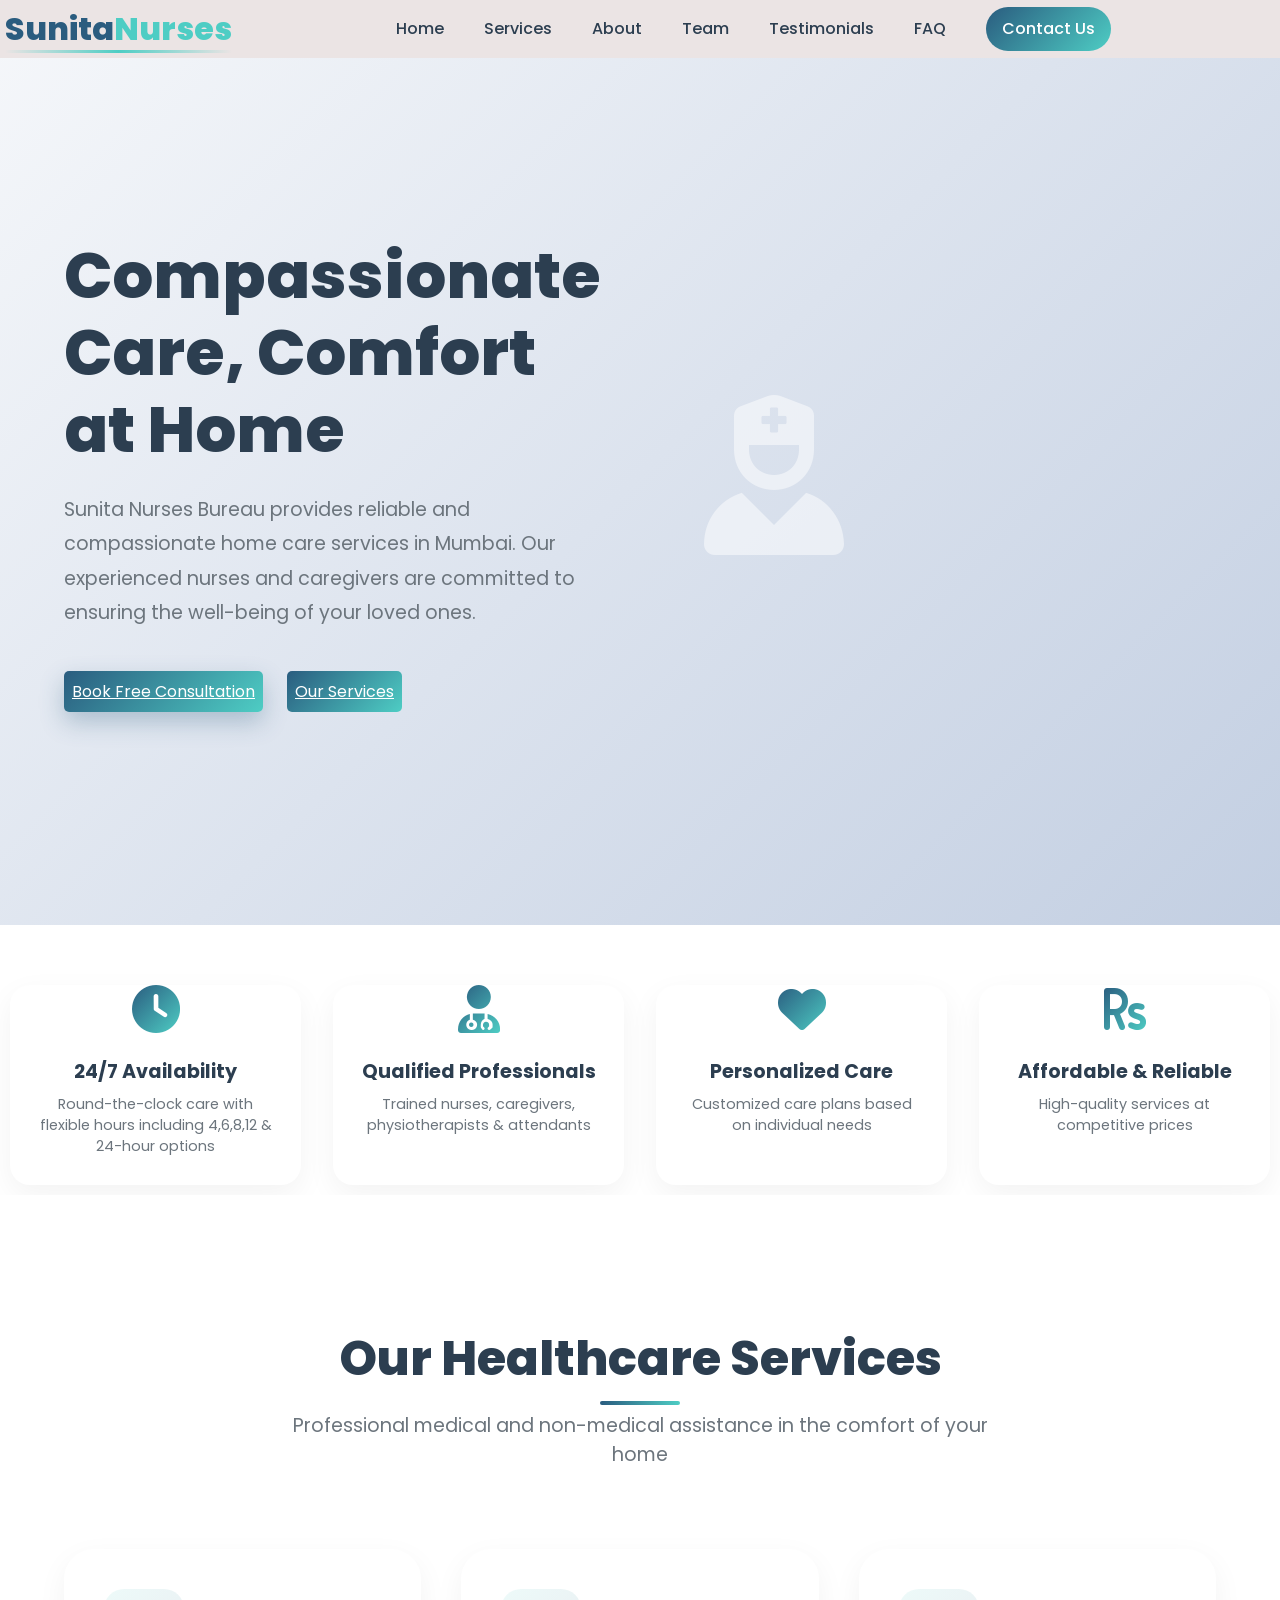
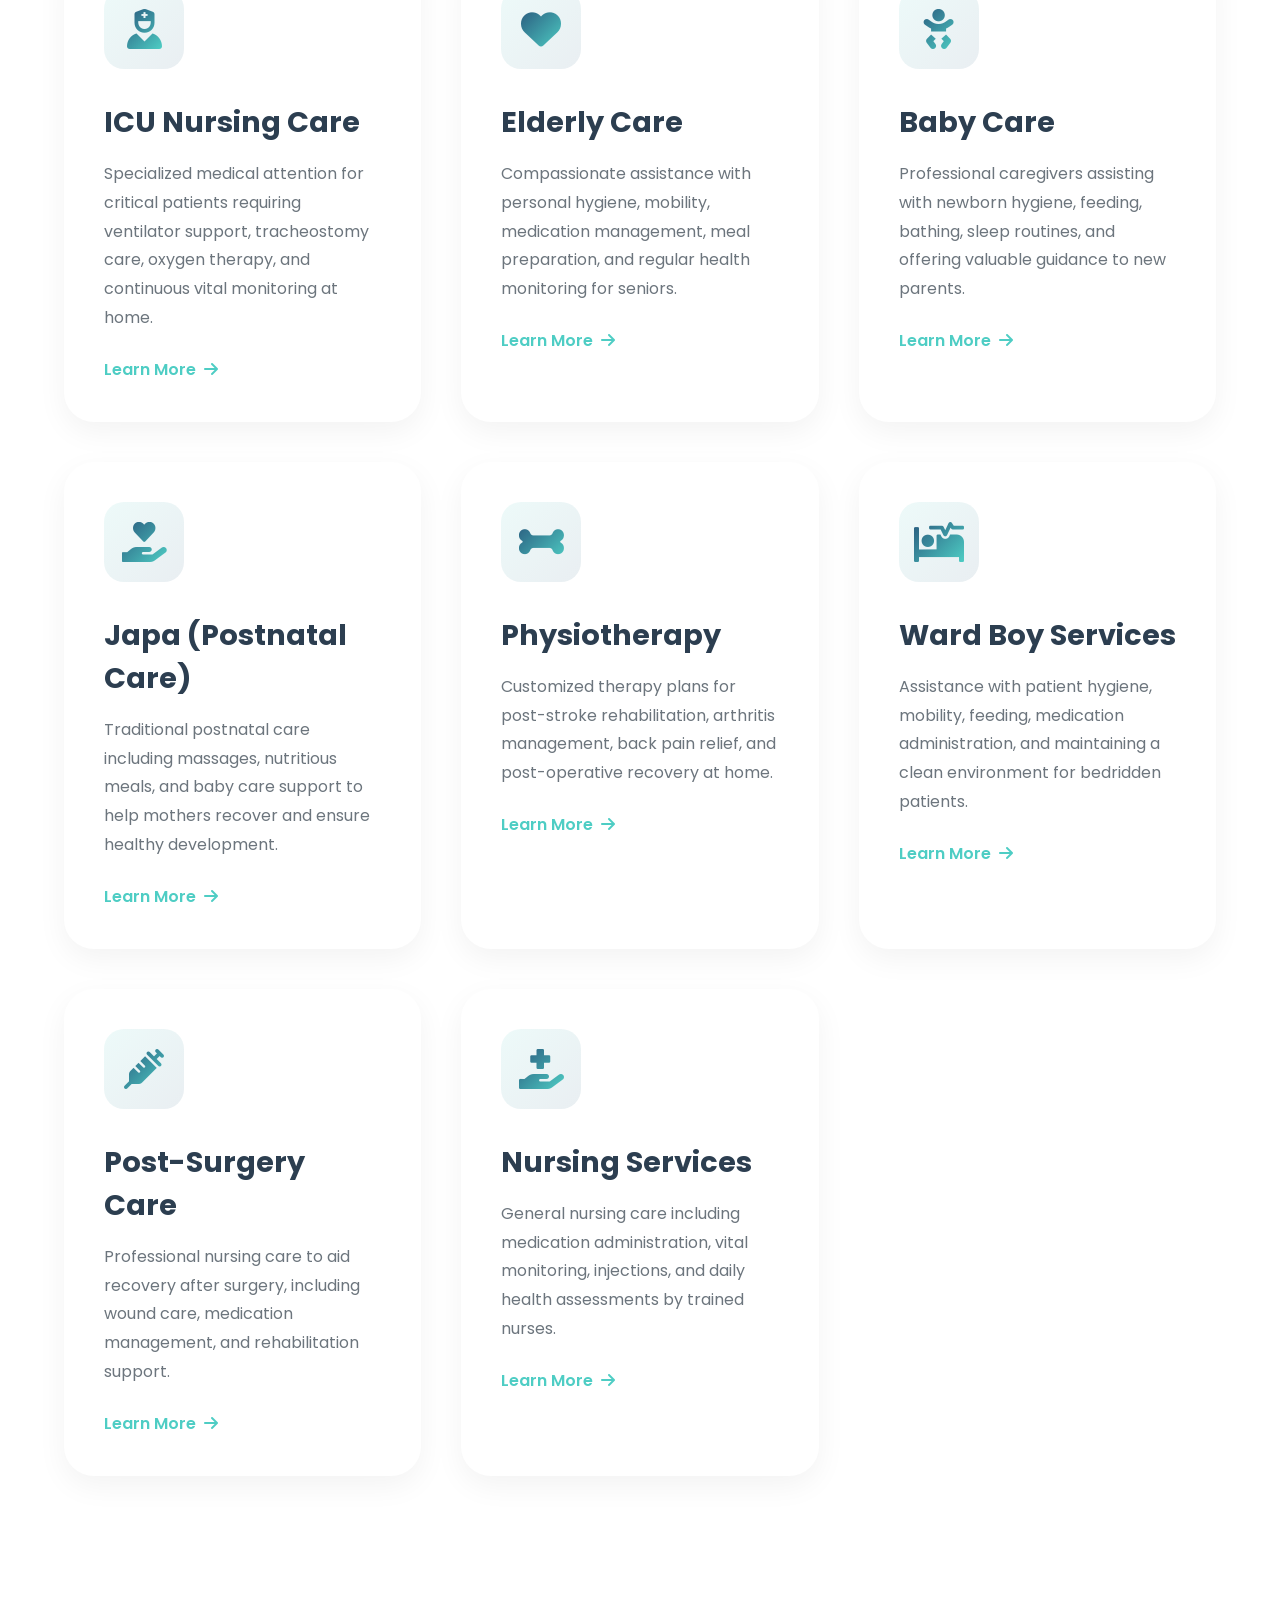
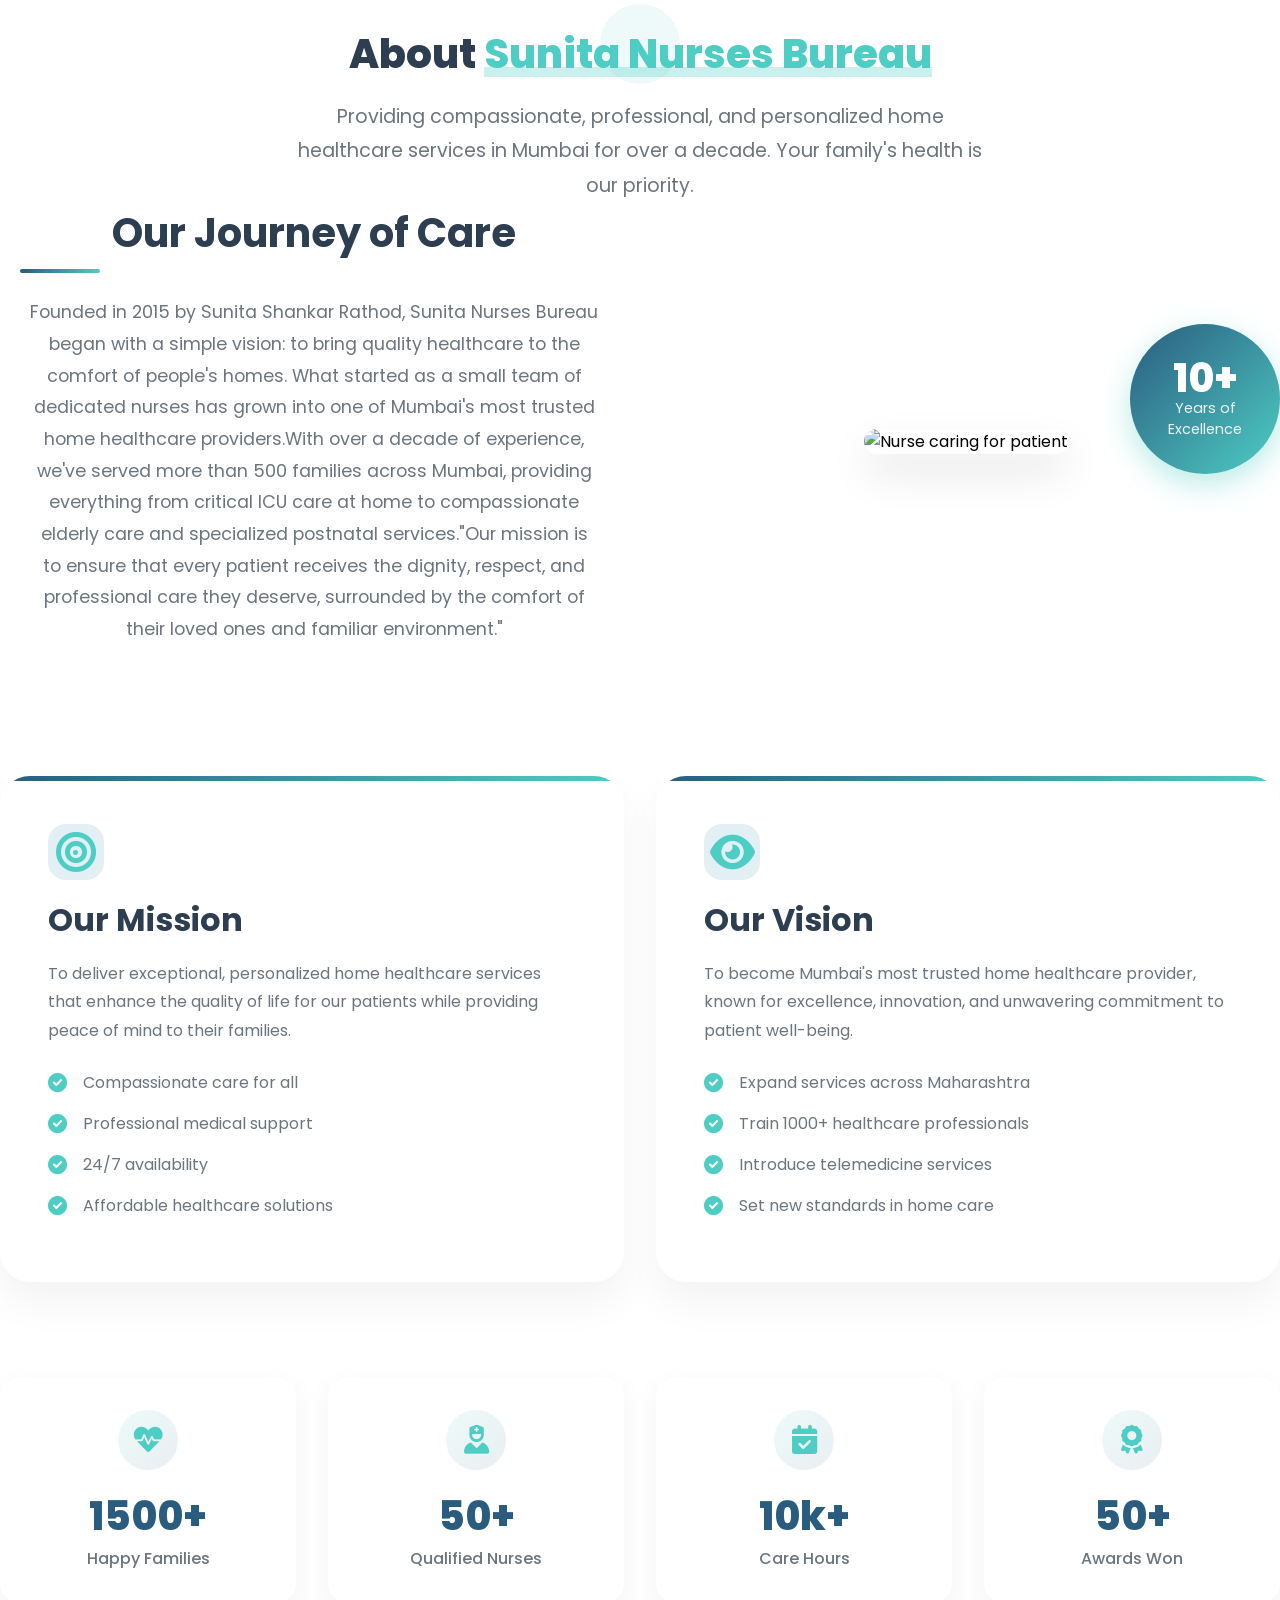
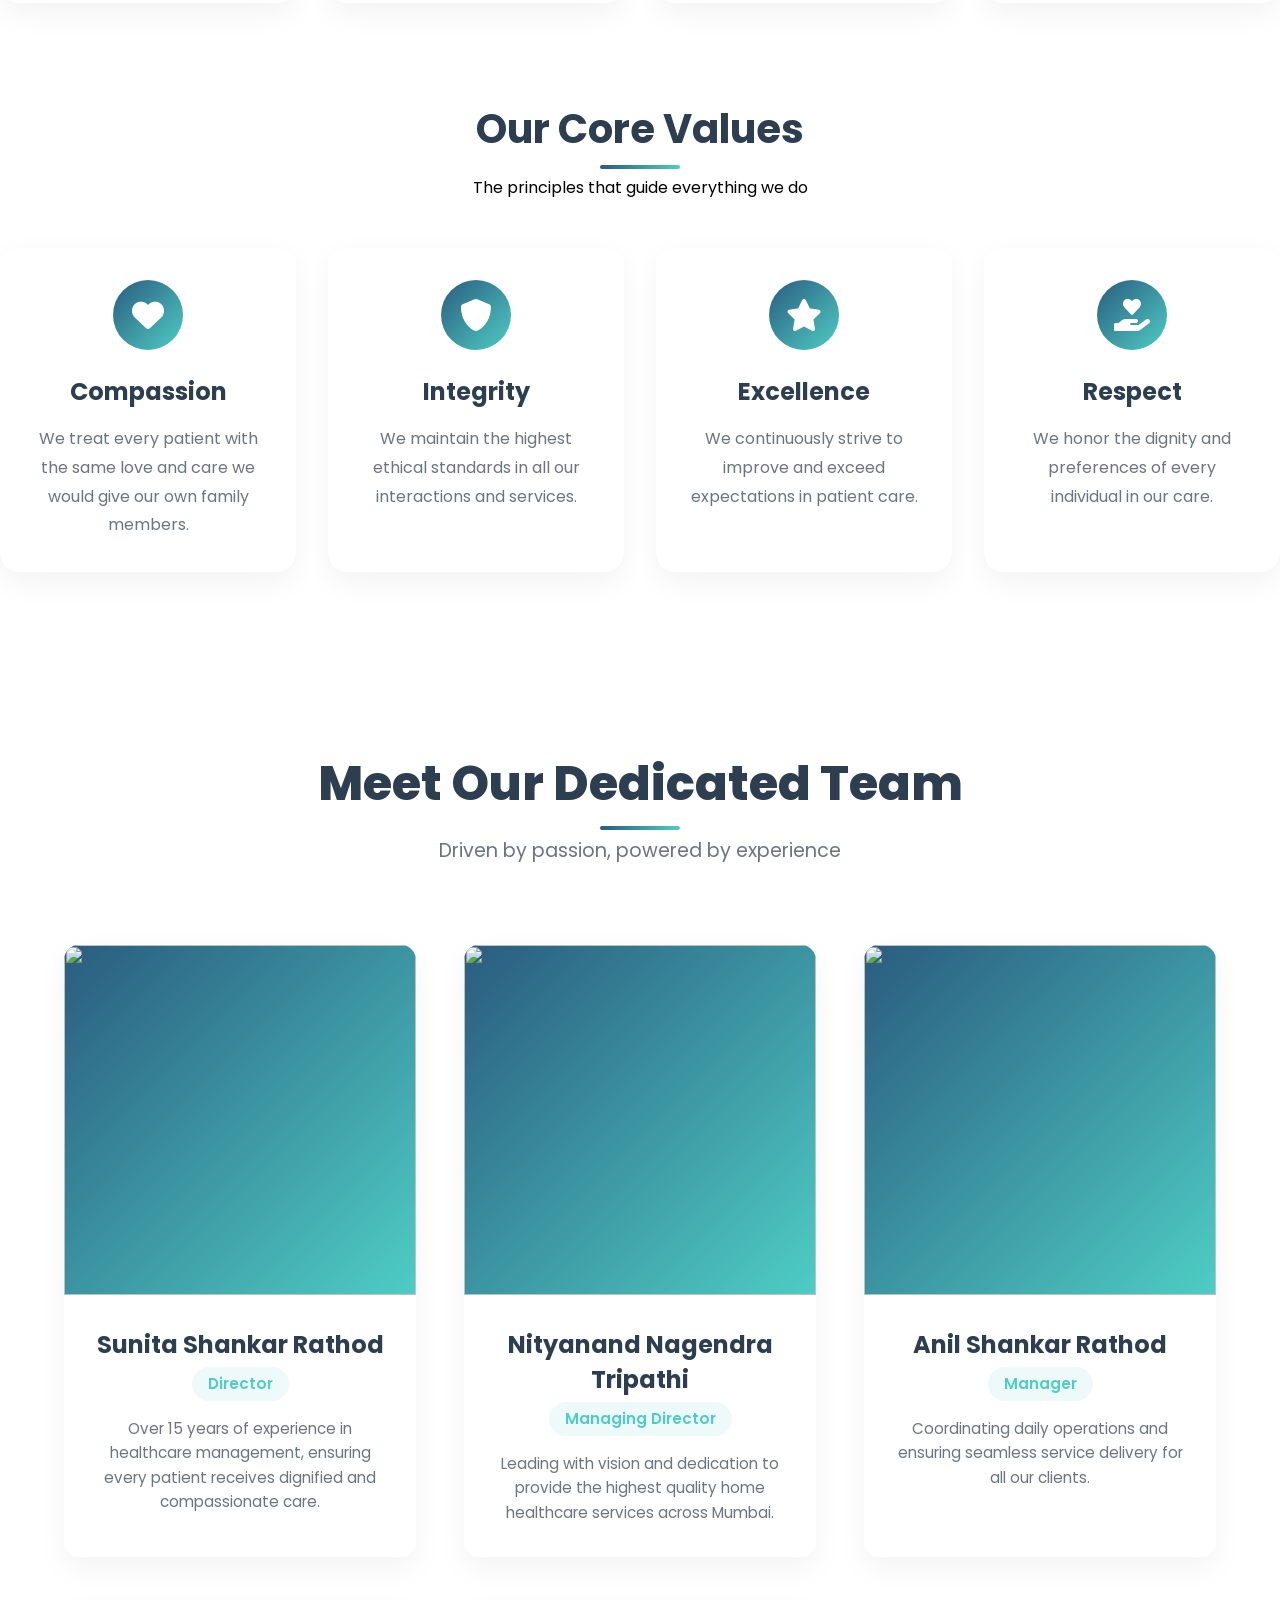
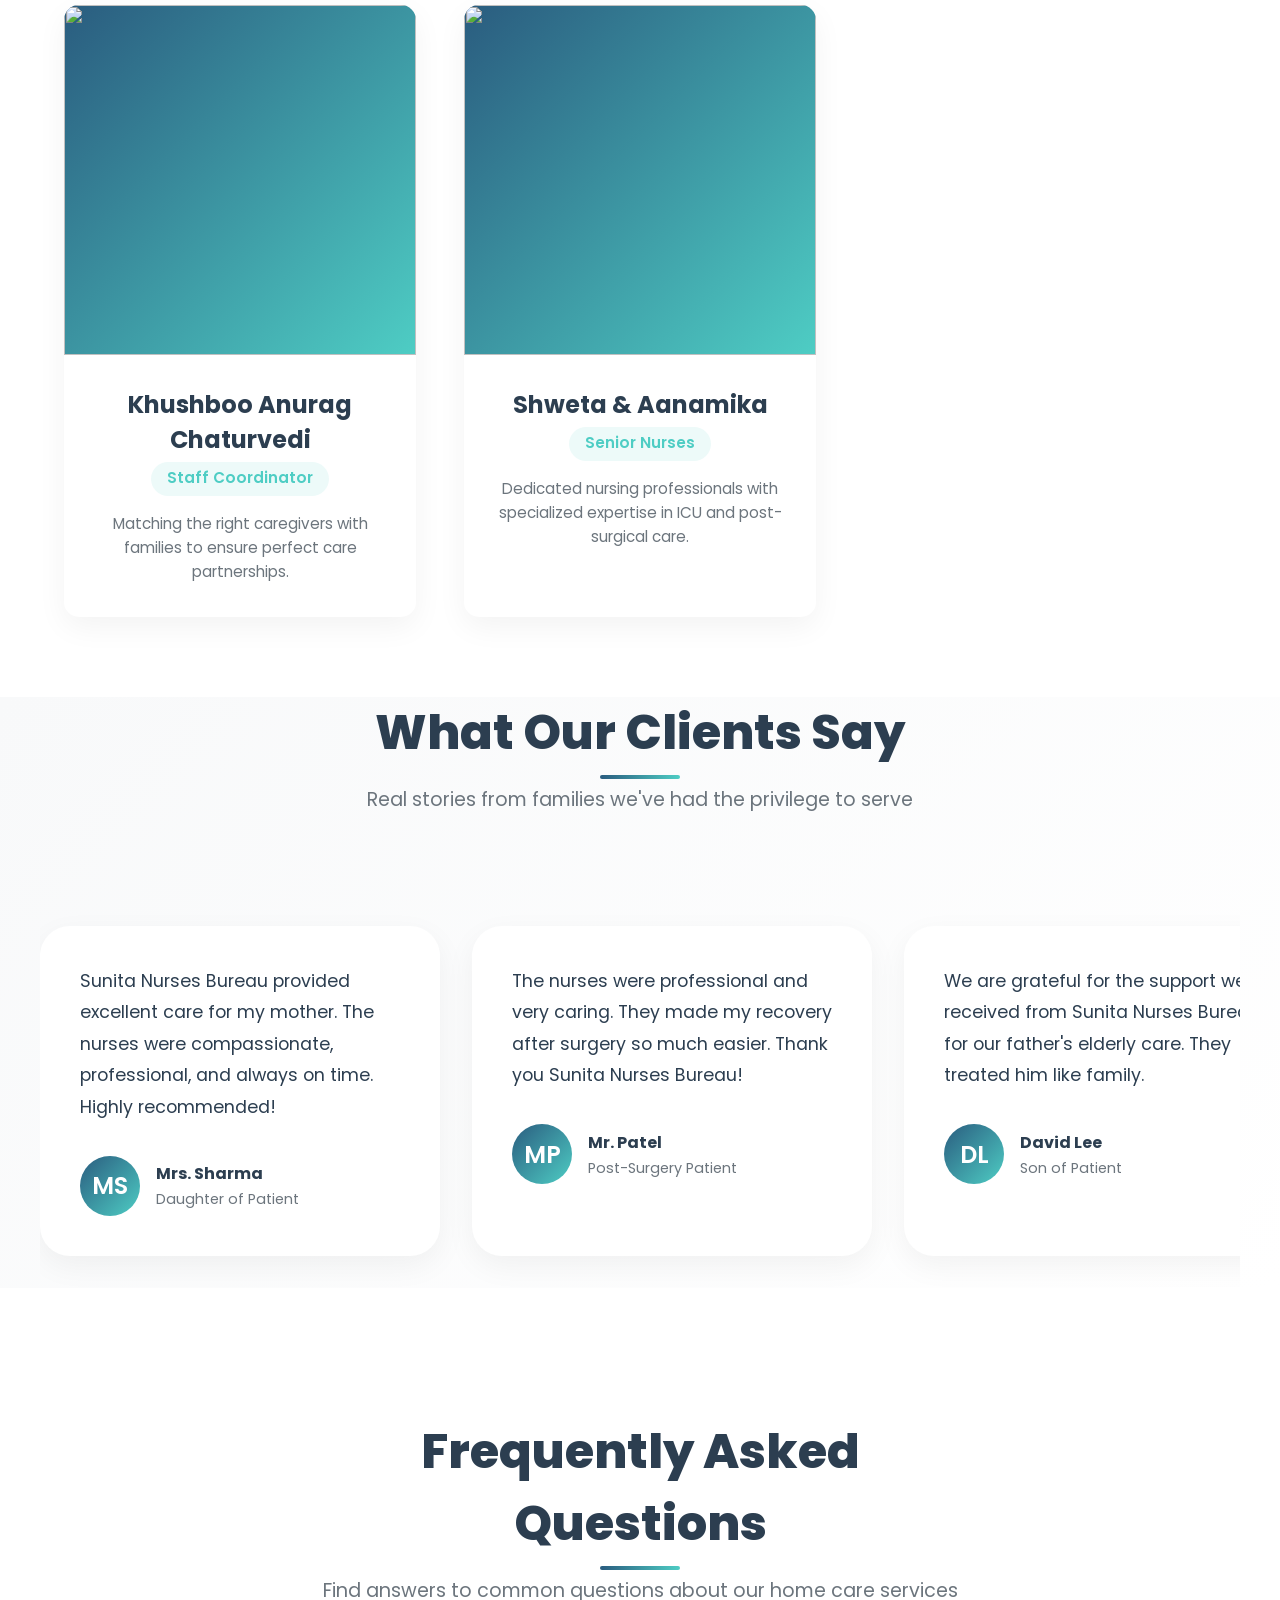
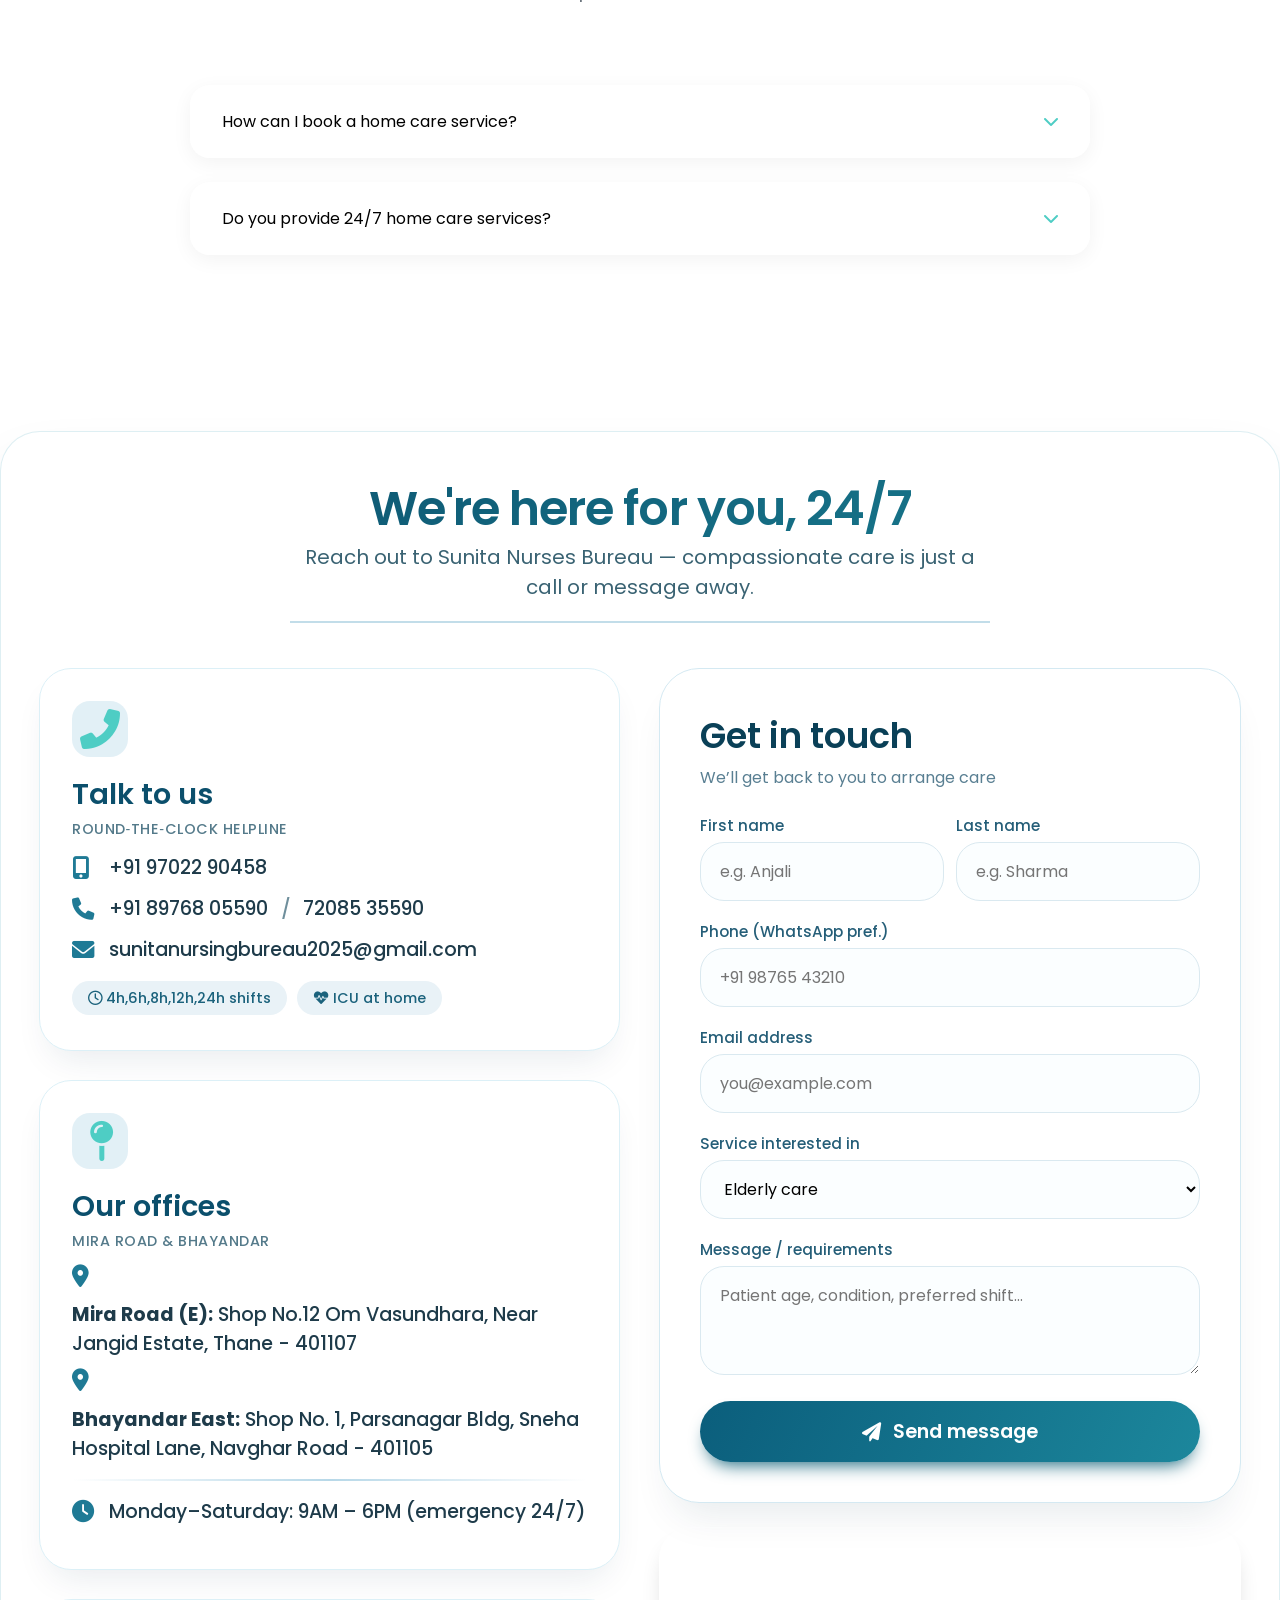
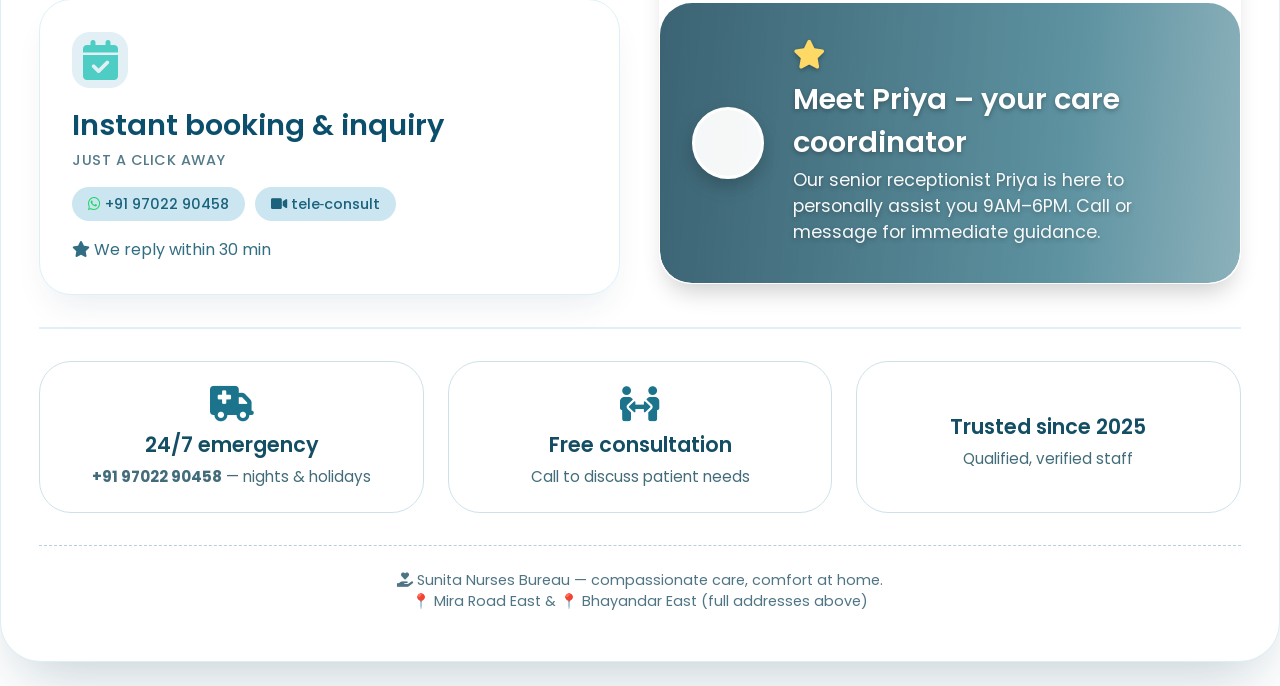
==== commit ee2b587f: "update" ====
--- a/index.html
+++ b/index.html
@@ -48,33 +48,33 @@
                 </div>
             </div>
             <div class="hero-image">
-                <img src="https://images.unsplash.com/photo-1576091160550-2173dba999ef?ixlib=rb-1.2.1&auto=format&fit=crop&w=1350&q=80" alt="Nurse caring for elderly patient" onerror="this.style.display='none'; this.parentElement.style.background='linear-gradient(135deg, var(--primary-light), var(--secondary))'; this.parentElement.style.padding='2rem'; this.parentElement.innerHTML='<i class=\'fas fa-user-nurse\' style=\'font-size: 10rem; color: rgba(255,255,255,0.5);\'></i>'">
+                <img src="./images/nursinghomestaff.jpeg" alt="Nurse caring for elderly patient" onerror="this.style.display='none'; this.parentElement.style.background='linear-gradient(135deg, var(--primary-light), var(--secondary))'; this.parentElement.style.padding='2rem'; this.parentElement.innerHTML='<i class=\'fas fa-user-nurse\' style=\'font-size: 10rem; color: rgba(255,255,255,0.5);\'></i>'">
             </div>
         </div>
     </section>
 
     <!-- Trust Badges -->
-    <section class="trust-badges">
+    <section class="trust-badge">
         <div class="badges-container">
             <div class="badge">
                 <i class="fas fa-clock"></i>
                 <h3>24/7 Availability</h3>
-                <p>Round-the-clock care with flexible hours including 4,6,8,12 & 24-hour options</p>
+                <p>Round-the-clock care with <br>flexible hours including 4,6,8,12 & <br> 24-hour options</p>
             </div>
             <div class="badge">
                 <i class="fas fa-user-md"></i>
                 <h3>Qualified Professionals</h3>
-                <p>Trained nurses, caregivers, physiotherapists & attendants</p>
+                <p>Trained nurses, caregivers,<br> physiotherapists & attendants</p>
             </div>
             <div class="badge">
                 <i class="fas fa-heart"></i>
                 <h3>Personalized Care</h3>
-                <p>Customized care plans based on individual needs</p>
+                <p>Customized care plans based <br> on individual needs</p>
             </div>
             <div class="badge">
                 <i class="fas fa-rupee-sign"></i>
                 <h3>Affordable & Reliable</h3>
-                <p>High-quality services at competitive prices</p>
+                <p>High-quality services at <br> competitive prices</p>
             </div>
         </div>
     </section>
@@ -153,39 +153,7 @@
         </div>
     </section>
 
-    <!-- About Section -->
-    <!-- <section class="about" id="about">
-        <div class="about-container">
-            <div class="about-content">
-                <h2>About Sunita Nurses Bureau</h2>
-                <p>Located in Mira Road (E), Thane, Sunita Nurses Bureau has been providing reliable and compassionate home care services across Mumbai. We are dedicated to delivering personalized care solutions tailored to meet the unique needs of each individual.</p>
-                <p>Our experienced and qualified nurses and caregivers are committed to ensuring the well-being and comfort of your loved ones in the familiar surroundings of their own home. Trust Sunita Nurses Bureau for dependable and professional home healthcare services.</p>
-                <div class="stats-grid">
-                    <div class="stat-item">
-                        <span class="stat-number">500+</span>
-                        <span class="stat-label">Happy Families</span>
-                    </div>
-                    <div class="stat-item">
-                        <span class="stat-number">50+</span>
-                        <span class="stat-label">Qualified Nurses</span>
-                    </div>
-                    <div class="stat-item">
-                        <span class="stat-number">10+</span>
-                        <span class="stat-label">Years Experience</span>
-                    </div>
-                </div>
-            </div>
-            <div class="about-image">
-                <img src="https://images.unsplash.com/photo-1584515933487-779824d29309?ixlib=rb-1.2.1&auto=format&fit=crop&w=1350&q=80" alt="Healthcare team" onerror="this.style.display='none'; this.parentElement.style.background='linear-gradient(135deg, var(--primary-light), var(--secondary))'; this.parentElement.style.padding='2rem'; this.parentElement.innerHTML='<i class=\'fas fa-user-nurse\' style=\'font-size: 10rem; color: rgba(255,255,255,0.5);\'></i>'">
-            </div>
-        </div>
-    </section> -->
-      <!-- <div class="about-container"> -->
-        <!-- Floating Shapes -->
-        <!-- <div class="floating-shape"></div>
-        <div class="floating-shape2"></div> -->
-
-        <!-- Hero Section -->
+    
         <section id="about" class="about-hero">
             <h1>About <span>Sunita Nurses Bureau</span></h1>
             <p>Providing compassionate, professional, and personalized home healthcare services in Mumbai for over a decade. Your family's health is our priority.</p>
@@ -195,10 +163,7 @@
         <div class="story-section">
             <div class="story-content">
                 <h2>Our Journey of Care</h2>
-                <p>Founded in 2015 by Sunita Shankar Rathod, Sunita Nurses Bureau began with a simple vision: to bring quality healthcare to the comfort of people's homes. What started as a small team of dedicated nurses has grown into one of Mumbai's most trusted home healthcare providers.</p>
-                <p>With over a decade of experience, we've served more than 500 families across Mumbai, providing everything from critical ICU care at home to compassionate elderly care and specialized postnatal services.</p>
-               
-                    <p>"Our mission is to ensure that every patient receives the dignity, respect, and professional care they deserve, surrounded by the comfort of their loved ones and familiar environment."</p>
+                <p>Founded in 2015 by Sunita Shankar Rathod, Sunita Nurses Bureau began with a simple vision: to bring quality healthcare to the comfort of people's homes. What started as a small team of dedicated nurses has grown into one of Mumbai's most trusted home healthcare providers.With over a decade of experience, we've served more than 500 families across Mumbai, providing everything from critical ICU care at home to compassionate elderly care and specialized postnatal services."Our mission is to ensure that every patient receives the dignity, respect, and professional care they deserve, surrounded by the comfort of their loved ones and familiar environment."</p>
                
             </div>
             <div class="story-image">
@@ -320,7 +285,7 @@
             <div class="team-card">
                 <div class="team-image">
                     <!-- <i class="fas fa-user-circle"></i> -->
-                    <img src="./images/about.png" alt="" srcset="">
+                    <img src="./images/staff.jpg" alt="" srcset="">
                 </div>
                 <div class="team-info">
                     <h3>Sunita Shankar Rathod</h3>
@@ -330,6 +295,7 @@
             </div>
             <div class="team-card">
                 <div class="team-image">
+                      <img src="./images/5.png" alt="" srcset="">
                     <!-- <i class="fas fa-user-circle"></i> -->
                 </div>
                 <div class="team-info">
@@ -340,6 +306,7 @@
             </div>
             <div class="team-card">
                 <div class="team-image">
+                      <img src="./images/staff2.avif" alt="" srcset="">
                     <!-- <i class="fas fa-user-circle"></i> -->
                 </div>
                 <div class="team-info">
@@ -350,6 +317,7 @@
             </div>
             <div class="team-card">
                 <div class="team-image">
+                      <img src="./images/staff3.png" alt="" srcset="">
                     <!-- <i class="fas fa-user-circle"></i> -->
                 </div>
                 <div class="team-info">
@@ -360,6 +328,7 @@
             </div>
             <div class="team-card">
                 <div class="team-image">
+                      <img src="./images/staff1.jpg" alt="" srcset="">
                     <!-- <i class="fas fa-user-nurse"></i> -->
                 </div>
                 <div class="team-info">
@@ -436,4 +405,173 @@
                     Yes, we offer flexible home care services, including 4-hour, 6-hour, 8-hour, 12-hour, and 24-hour options. You can choose a full-time or part-time caregiver based on your requirements. Our services are
                 </div>  
                 </div>  
-                </section>+                </section>
+
+              <body>
+  <section id="contact" class="contact-page">
+    <!-- header -->
+    <div class="page-header">
+      <h1>We're here for you, 24/7</h1>
+      <p>Reach out to Sunita Nurses Bureau — compassionate care is just a call or message away.</p>
+    </div>
+
+    <!-- main two-column layout (stacks on mobile) -->
+    <div class="contact-grid">
+      <!-- left column: info cards -->
+      <div class="info-cards">
+        <!-- card 1: phone & email -->
+        <div class="card">
+          <div class="card-icon"><i class="fas fa-phone-alt"></i></div>
+          <h3>Talk to us</h3>
+          <div class="sub">round‑the‑clock helpline</div>
+          <div class="contact-detail">
+            <i class="fas fa-mobile-alt"></i>
+            <a href="tel:+919702290458">+91 97022 90458</a>
+          </div>
+          <div class="contact-detail">
+            <i class="fas fa-phone"></i>
+            <a href="tel:+918976805590">+91 89768 05590</a> <span style="color:#6f8f9c;"> / </span>
+            <a href="tel:+917208535590">72085 35590</a>
+          </div>
+          <div class="contact-detail">
+            <i class="fas fa-envelope"></i>
+            <a href="mailto:sunitanursingbureau2025@gmail.com">sunitanursingbureau2025@gmail.com</a>
+          </div>
+          <div class="badge-row">
+            <span class="badges"><i class="far fa-clock"></i> 4h,6h,8h,12h,24h shifts</span>
+            <span class="badges"><i class="fas fa-heartbeat"></i> ICU at home</span>
+          </div>
+        </div>
+
+        <!-- card 2: locations + hours -->
+        <div class="card">
+          <div class="card-icon"><i class="fas fa-map-pin"></i></div>
+          <h3>Our offices</h3>
+          <div class="sub">Mira Road & Bhayandar</div>
+          <div class="contact-detail">
+            <i class="fas fa-location-dot"></i>
+            <span><strong>Mira Road (E):</strong> Shop No.12 Om Vasundhara, Near Jangid Estate, Thane - 401107</span>
+          </div>
+          <div class="contact-detail">
+            <i class="fas fa-location-dot"></i>
+            <span><strong>Bhayandar East:</strong> Shop No. 1, Parsanagar Bldg, Sneha Hospital Lane, Navghar Road - 401105</span>
+          </div>
+          <div class="divider"></div>
+          <div class="contact-detail">
+            <i class="fas fa-clock"></i>
+            <span>Monday–Saturday: 9AM – 6PM (emergency 24/7)</span>
+          </div>
+        </div>
+
+        <!-- card 3: quick actions -->
+        <div class="card">
+          <div class="card-icon"><i class="fas fa-calendar-check"></i></div>
+          <h3>Instant booking & inquiry</h3>
+          <div class="sub">just a click away</div>
+          <div class="badge-row">
+            <span class="badges" style="background:#cbe6f0;"><i class="fab fa-whatsapp" style="color:#25D366;"></i> +91 97022 90458</span>
+            <span class="badges" style="background:#cbe6f0;"><i class="fas fa-video"></i> tele‑consult</span>
+          </div>
+          <p style="margin-top: 1rem; color:#326e83;"><i class="fas fa-star"></i> We reply within 30 min</p>
+        </div>
+      </div>
+
+      <!-- right column: contact form + professional receptionist -->
+      <div>
+        <div class="form-card">
+          <h2 class="form-title">Get in touch</h2>
+          <div class="form-sub">We’ll get back to you to arrange care</div>
+
+          <form id="contactForm" onsubmit="event.preventDefault(); showSuccessMsg();">
+            <div class="name-row">
+              <div class="input-group">
+                <label>First name</label>
+                <input type="text" placeholder="e.g. Anjali" required>
+              </div>
+              <div class="input-group">
+                <label>Last name</label>
+                <input type="text" placeholder="e.g. Sharma">
+              </div>
+            </div>
+
+            <div class="input-group">
+              <label>Phone <span>(WhatsApp pref.)</span></label>
+              <input type="tel" placeholder="+91 98765 43210" required>
+            </div>
+
+            <div class="input-group">
+              <label>Email address</label>
+              <input type="email" placeholder="you@example.com" required>
+            </div>
+
+            <div class="input-group">
+              <label>Service interested in</label>
+              <select>
+                <option>Elderly care</option>
+                <option>ICU nursing at home</option>
+                <option>Post‑surgery care</option>
+                <option>Physiotherapy</option>
+                <option>Baby care / Japa (postnatal)</option>
+                <option>Ward boy / attendant</option>
+                <option>Other / not sure</option>
+              </select>
+            </div>
+
+            <div class="input-group">
+              <label>Message / requirements</label>
+              <textarea rows="3" placeholder="Patient age, condition, preferred shift..."></textarea>
+            </div>
+
+            <button type="submit" class="btn-submit">
+              <i class="fas fa-paper-plane"></i> Send message
+            </button>
+            <div id="successMsg" class="success-note" style="display: none;">
+              <i class="fas fa-check-circle"></i> Thank you! We'll reach out shortly.
+            </div>
+          </form>
+        </div>
+
+        <!-- PROFESSIONAL RECEPTIONIST – fully responsive -->
+        <div class="receptionist-container">
+          <div class="receptionist-overlay">
+            <div class="receptionist-badge">
+              <i class="fas fa-user-headset"></i>
+            </div>
+            <div class="receptionist-text">
+              <h4><i class="fas fa-star"></i> Meet Priya – your care coordinator</h4>
+              <p>Our senior receptionist Priya is here to personally assist you 9AM–6PM. Call or message for immediate guidance.</p>
+            </div>
+          </div>
+        </div>
+      </div>
+    </div>
+
+    <!-- bottom extra row (responsive grid) -->
+    <div class="extra-row">
+      <div class="extra-item">
+        <i class="fas fa-truck-medical"></i>
+        <h4>24/7 emergency</h4>
+        <p><strong>+91 97022 90458</strong> — nights & holidays</p>
+      </div>
+      <div class="extra-item">
+        <i class="fas fa-people-arrows"></i>
+        <h4>Free consultation</h4>
+        <p>Call to discuss patient needs</p>
+      </div>
+      <div class="extra-item">
+        <i class="fas fa-shield-heart"></i>
+        <h4>Trusted since 2025</h4>
+        <p>Qualified, verified staff</p>
+      </div>
+    </div>
+
+    <!-- footer -->
+    <div class="footer-note">
+      <i class="fas fa-hand-holding-heart"></i> Sunita Nurses Bureau — compassionate care, comfort at home. 
+      <br>📍 Mira Road East & 📍 Bhayandar East (full addresses above)
+    </div>
+  </section>
+
+  
+
+</body>
--- a/style.css
+++ b/style.css
@@ -80,12 +80,16 @@
             top: 0;
             left: 0;
             width: 100%;
-            padding: 1.5rem 5%;
+            padding: .3rem ;
             z-index: 1000;
             transition: all 0.4s cubic-bezier(0.165, 0.84, 0.44, 1);
-        }
-
-        .navbar.scrolled {
+            background-color: #ebe4e4;
+        }
+        
+       
+        
+
+                 .navbar.scrolled {
             background: rgba(255,255,255,0.95);
             backdrop-filter: blur(10px);
             padding: 1rem 5%;
@@ -167,7 +171,7 @@
         .contact-btn {
             background: linear-gradient(135deg, #2A5C7F, #4ECDC4);
             color: white !important;
-            padding: 0.8rem 2rem !important;
+            padding: 0.6rem 1rem !important;
             border-radius: 50px;
             transition: transform 0.3s, box-shadow 0.3s !important;
         }
@@ -457,23 +461,29 @@
             background: linear-gradient(135deg, #ffffff, #f8f9fa);
         }
 
+      
         .badges-container {
             max-width: 1400px;
             margin: 0 auto;
             display: grid;
             grid-template-columns: repeat(4, 1fr);
             gap: 2rem;
+            
+            padding: 10px;
         }
 
         .badge {
             text-align: center;
-            padding: 2rem;
+            /* padding: 2rem; */
             background: white;
             border-radius: 20px;
             box-shadow: 0 10px 30px rgba(0,0,0,0.05);
             transition: all 0.3s cubic-bezier(0.165, 0.84, 0.44, 1);
             position: relative;
             overflow: hidden;
+            margin-top: 50px;
+            height: 200px;
+            /* margin: 10px; */
         }
 
         .badge::after {
@@ -505,6 +515,7 @@
             margin-bottom: 1.5rem;
             position: relative;
             z-index: 1;
+        
         }
 
         .counter {
@@ -543,6 +554,7 @@
             text-align: center;
             max-width: 700px;
             margin: 0 auto 5rem;
+            /* border: 2px solid red; */
         }
 
         .section-header h2 {
@@ -803,7 +815,7 @@
             line-height: 1.8;
             margin-bottom: 1.5rem;
              padding: 10px;
-             box-shadow: grey 5px 5px 5px 5px;
+             /* box-shadow: grey 5px 5px 5px 5px; */
              border-radius: 5px;
               /* border: 2px solid red; */
               /* margin-right: 20px; */
@@ -826,6 +838,8 @@
 
         .story-image {
             position: relative;
+            /* border: 2px solid red; */
+             /* height: 380px; */
         }
 
         .story-image img {
@@ -833,11 +847,14 @@
             border-radius: 30px;
             box-shadow: 0 20px 40px rgba(0,0,0,0.1);
             transition: transform 0.5s;
+            /* margin-top: 20px; */
+            /* height: 350px; */
         }
 
         .story-image:hover img {
             transform: scale(1.02);
         }
+      
 
         .experience-badge {
             position: absolute;
@@ -1099,7 +1116,7 @@
 
         /* Team Section with 3D Cards */
         .team {
-            padding: 8rem 5%;
+            padding: 5rem 5%;
             background: white;
         }
 
@@ -1209,10 +1226,11 @@
 
         /* Testimonials Slider */
         .testimonials {
-            padding: 8rem 5%;
+            /* padding: 8rem 5%; */
             background: linear-gradient(135deg, #f8f9fa, #ffffff);
             position: relative;
             overflow: hidden;
+            
         }
 
         .testimonials-slider {
@@ -1382,121 +1400,542 @@
         }
 
         /* Contact Section with Animated Form */
-        .contact {
-            padding: 8rem 5%;
-            background: linear-gradient(135deg, #2A5C7F, #4ECDC4);
-            position: relative;
-            overflow: hidden;
-        }
-
-        .contact::before {
-            content: '';
-            position: absolute;
-            top: 0;
-            left: 0;
-            width: 100%;
-            height: 100%;
-            background: url('data:image/svg+xml,<svg xmlns="http://www.w3.org/2000/svg" viewBox="0 0 100 100" opacity="0.1"><path d="M20,20 Q40,10 60,20 T100,20" stroke="white" fill="none" stroke-width="2"/><path d="M20,40 Q40,30 60,40 T100,40" stroke="white" fill="none" stroke-width="2"/><path d="M20,60 Q40,50 60,60 T100,60" stroke="white" fill="none" stroke-width="2"/></svg>');
-            animation: moveLines 20s linear infinite;
-        }
-
-        @keyframes moveLines {
-            from { transform: translateX(-100%); }
-            to { transform: translateX(100%); }
-        }
-
-        .contact-container {
-            max-width: 1400px;
-            margin: 0 auto;
-            display: grid;
-            grid-template-columns: 1fr 1fr;
-            gap: 4rem;
-            position: relative;
-            z-index: 1;
-        }
-
-        .contact-info {
-            color: white;
-            animation: fadeInLeft 1s ease;
-        }
-
-        .contact-info h2 {
-            font-size: 3rem;
-            font-weight: 800;
-            margin-bottom: 1.5rem;
-        }
-
-        .contact-info p {
-            font-size: 1.2rem;
-            opacity: 0.9;
-            margin-bottom: 3rem;
-            line-height: 1.8;
-        }
-
-        .contact-details {
-            margin-bottom: 3rem;
-        }
-
-        .contact-detail {
-            display: flex;
-            align-items: center;
-            gap: 1.5rem;
-            margin-bottom: 1.5rem;
-            padding: 1rem;
-            background: rgba(255,255,255,0.1);
-            border-radius: 15px;
-            backdrop-filter: blur(10px);
-            transition: transform 0.3s;
-        }
-
-        .contact-detail:hover {
-            transform: translateX(10px);
-        }
-
-        .contact-detail i {
-            width: 50px;
-            height: 50px;
-            background: rgba(255,255,255,0.2);
-            border-radius: 50%;
-            display: flex;
-            align-items: center;
-            justify-content: center;
-            font-size: 1.3rem;
-        }
-
-        .contact-form {
-            background: white;
-            padding: 3rem;
-            border-radius: 30px;
-            box-shadow: 0 30px 60px rgba(0,0,0,0.2);
-            animation: fadeInRight 1s ease;
-        }
-
-        .form-group {
-            margin-bottom: 2rem;
-            position: relative;
-        }
-
-        .form-group input,
-        .form-group textarea,
-        .form-group select {
-            width: 100%;
-            padding: 1rem 1.5rem;
-            border: 2px solid #e0e0e0;
-            border-radius: 15px;
-            font-size: 1rem;
-            transition: all 0.3s;
-            background: white;
-        }
-
-        .form-group input:focus,
-        .form-group textarea:focus,
-        .form-group select:focus {
-            outline: none;
-            border-color: #4ECDC4;
-            box-shadow: 0 5px 20px rgba(78, 205, 196, 0.2);
-            transform: translateY(-2px);
-        }
+     
+   
+
+    /* main container: width 100% with max-width for large screens, fully responsive */
+    .contact-page {
+      width: 100%;
+      max-width: 1280px;  /* keeps it readable on very wide screens */
+      margin: 1.5rem auto;
+      background: #ffffff;
+      border-radius: 2.5rem;
+      box-shadow: 0 30px 60px -20px rgba(8, 60, 85, 0.25);
+      padding: clamp(1.5rem, 4vw, 3rem) clamp(1.2rem, 3vw, 2.8rem);
+      border: 1px solid rgba(33, 147, 176, 0.15);
+      animation: fadeScale 0.6s cubic-bezier(0.16, 1, 0.3, 1);
+    }
+
+    @keyframes fadeScale {
+      0% { opacity: 0; transform: scale(0.96); }
+      100% { opacity: 1; transform: scale(1); }
+    }
+
+    /* header with responsive font sizes */
+    .page-header {
+      text-align: center;
+      margin-bottom: clamp(1.8rem, 4vw, 2.8rem);
+      animation: slideDown 0.5s ease-out 0.1s both;
+    }
+
+    @keyframes slideDown {
+      0% { opacity: 0; transform: translateY(-18px); }
+      100% { opacity: 1; transform: translateY(0); }
+    }
+
+    .page-header h1 {
+      font-size: clamp(1.8rem, 5vw, 3rem);
+      font-weight: 600;
+      letter-spacing: -0.02em;
+      background: linear-gradient(145deg, #0b4f6c, #1a7e91);
+      -webkit-background-clip: text;
+      -webkit-text-fill-color: transparent;
+      background-clip: text;
+      margin-bottom: 0.3rem;
+      line-height: 1.2;
+    }
+
+    .page-header p {
+      font-size: clamp(1rem, 2.5vw, 1.25rem);
+      color: #3a6373;
+      max-width: 700px;
+      margin: 0 auto;
+      border-bottom: 2px solid #c2dde9;
+      padding-bottom: clamp(0.8rem, 2vw, 1.2rem);
+    }
+
+    /* two column grid - mobile first then side by side */
+    .contact-grid {
+      display: grid;
+      grid-template-columns: 1fr;  /* stacked on mobile */
+      gap: clamp(1.5rem, 3vw, 2.5rem);
+      margin-bottom: 1.5rem;
+    }
+
+    @media (min-width: 800px) {
+      .contact-grid {
+        grid-template-columns: 1fr 1fr; /* side by side on larger screens */
+      }
+    }
+
+    /* left info cards */
+    .info-cards {
+      display: flex;
+      flex-direction: column;
+      gap: clamp(1.2rem, 2.5vw, 1.8rem);
+    }
+
+    .card {
+      background: white;
+      border-radius: 2rem;
+      padding: clamp(1.5rem, 3vw, 2rem);
+      box-shadow: 0 18px 35px -12px rgba(18, 52, 77, 0.1);
+      border: 1px solid #dcf0f7;
+      transition: all 0.25s ease;
+      animation: cardPop 0.4s ease-out;
+      animation-fill-mode: both;
+    }
+
+    .card:nth-child(1) { animation-delay: 0.1s; }
+    .card:nth-child(2) { animation-delay: 0.2s; }
+    .card:nth-child(3) { animation-delay: 0.3s; }
+
+    @keyframes cardPop {
+      0% { opacity: 0; transform: translateY(15px) scale(0.98); }
+      100% { opacity: 1; transform: translateY(0) scale(1); }
+    }
+
+    .card:hover {
+      transform: translateY(-6px) scale(1.01);
+      border-color: #9fcfe0;
+      box-shadow: 0 28px 40px -16px #116b89;
+    }
+
+    .card-icon {
+      background: #e2f0f6;
+      width: clamp(2.8rem, 5vw, 3.5rem);
+      height: clamp(2.8rem, 5vw, 3.5rem);
+      border-radius: 18px;
+      display: flex;
+      align-items: center;
+      justify-content: center;
+      margin-bottom: 1rem;
+      color: #116b89;
+      font-size: clamp(1.4rem, 3vw, 1.8rem);
+      transition: transform 0.2s;
+    }
+
+    .card:hover .card-icon {
+      transform: rotate(3deg) scale(1.05);
+      background: #cbe6f2;
+    }
+
+    .card h3 {
+      font-size: clamp(1.4rem, 3vw, 1.8rem);
+      font-weight: 600;
+      color: #0b4f6c;
+      margin-bottom: 0.2rem;
+    }
+
+    .card .sub {
+      color: #547a8a;
+      font-weight: 500;
+      font-size: clamp(0.75rem, 2vw, 0.9rem);
+      text-transform: uppercase;
+      letter-spacing: 0.5px;
+      margin-bottom: 0.8rem;
+    }
+
+    .contact-detail {
+      font-size: clamp(1rem, 2.2vw, 1.2rem);
+      font-weight: 500;
+      display: flex;
+      align-items: center;
+      gap: 0.8rem;
+      margin: 0.7rem 0;
+      color: #1e3b4a;
+      transition: transform 0.15s;
+      flex-wrap: wrap;
+    }
+
+    .contact-detail:hover {
+      transform: translateX(4px);
+    }
+
+    .contact-detail i {
+      width: 24px;
+      color: #1f7a95;
+      font-size: clamp(1.2rem, 2.5vw, 1.4rem);
+      transition: color 0.2s;
+      flex-shrink: 0;
+    }
+
+    .contact-detail:hover i {
+      color: #e68c2e;
+    }
+
+    .contact-detail a {
+      color: #1e3b4a;
+      text-decoration: none;
+      border-bottom: 1px dotted transparent;
+      word-break: break-word;
+    }
+
+    .badge-row {
+      display: flex;
+      flex-wrap: wrap;
+      gap: 0.6rem;
+      margin: 1rem 0 0.2rem;
+    }
+
+    .badges {
+      background: #e9f2f7;
+      padding: 0.4rem 1rem;
+      border-radius: 40px;
+      font-size: clamp(0.75rem, 2vw, 0.9rem);
+      font-weight: 500;
+      color: #1b627c;
+      transition: all 0.15s;
+      white-space: nowrap;
+    }
+
+    @media (max-width: 400px) {
+      .badge {
+        white-space: normal;
+        text-align: center;
+      }
+    }
+
+    .badges:hover {
+      background: #cbe6f0;
+      transform: scale(1.04);
+      color: #0b4f6c;
+    }
+
+    .divider {
+      height: 2px;
+      background: linear-gradient(90deg, transparent, #b7d8e8, transparent);
+      margin: 1rem 0;
+    }
+
+    /* right column: form */
+    .form-card {
+      background: white;
+      border-radius: 2.5rem;
+      padding: clamp(1.8rem, 4vw, 2.5rem);
+      box-shadow: 0 25px 40px -15px rgba(8, 50, 70, 0.1);
+      border: 1px solid #d4e9f2;
+      animation: slideInRight 0.5s ease-out 0.15s both;
+    }
+
+    @keyframes slideInRight {
+      0% { opacity: 0; transform: translateX(20px); }
+      100% { opacity: 1; transform: translateX(0); }
+    }
+
+    .form-title {
+      font-size: clamp(1.6rem, 4vw, 2.2rem);
+      font-weight: 600;
+      color: #0a4057;
+      margin-bottom: 0.2rem;
+    }
+
+    .form-sub {
+      color: #597f92;
+      margin-bottom: 1.5rem;
+      font-size: clamp(0.9rem, 2vw, 1rem);
+    }
+
+    .input-group {
+      margin-bottom: 1.2rem;
+    }
+
+    .input-group label {
+      font-weight: 500;
+      color: #255e78;
+      display: block;
+      margin-bottom: 0.3rem;
+      font-size: clamp(0.85rem, 2vw, 0.95rem);
+    }
+
+    .input-group input,
+    .input-group textarea,
+    .input-group select {
+      width: 100%;
+      padding: clamp(0.8rem, 2vw, 1rem) clamp(1rem, 2vw, 1.2rem);
+      border: 1.5px solid #dae9f0;
+      border-radius: 1.5rem;
+      font-size: clamp(0.9rem, 2vw, 1rem);
+      background: #fbfeff;
+      transition: all 0.2s;
+      font-family: inherit;
+    }
+
+    .input-group input:focus,
+    .input-group textarea:focus,
+    .input-group select:focus {
+      outline: none;
+      border-color: #2f95b0;
+      box-shadow: 0 0 0 4px rgba(47, 149, 176, 0.15);
+      transform: scale(1.01);
+    }
+
+    .name-row {
+      display: grid;
+      grid-template-columns: 1fr 1fr;
+      gap: 0.8rem;
+    }
+
+    @media (max-width: 400px) {
+      .name-row {
+        grid-template-columns: 1fr;
+        gap: 1rem;
+      }
+    }
+
+    .btn-submit {
+      background: linear-gradient(115deg, #0b5e7c, #1c879c);
+      color: white;
+      border: none;
+      padding: clamp(0.8rem, 2vw, 1rem) clamp(1.2rem, 3vw, 2rem);
+      border-radius: 3rem;
+      font-weight: 600;
+      font-size: clamp(1rem, 2.5vw, 1.2rem);
+      cursor: pointer;
+      transition: all 0.25s;
+      box-shadow: 0 10px 18px -8px #106178;
+      width: 100%;
+      display: flex;
+      align-items: center;
+      justify-content: center;
+      gap: 0.8rem;
+    }
+
+    .btn-submit:hover {
+      background: linear-gradient(115deg, #0d4f68, #136d7e);
+      transform: scale(1.02) translateY(-2px);
+      box-shadow: 0 18px 25px -10px #0d5e78;
+    }
+
+    .btn-submit:active {
+      transform: scale(0.98);
+    }
+
+    .success-note {
+      background: #d9f0f0;
+      color: #0d5e6e;
+      border-radius: 3rem;
+      padding: 0.8rem 1.2rem;
+      margin-top: 1.2rem;
+      font-weight: 500;
+      display: inline-flex;
+      align-items: center;
+      gap: 0.6rem;
+      border: 1px solid #b2d9e0;
+      animation: gentlePulse 1s infinite;
+      font-size: clamp(0.85rem, 2vw, 1rem);
+    }
+
+    @keyframes gentlePulse {
+      0% { box-shadow: 0 0 0 0 rgba(27, 132, 148, 0.3); }
+      70% { box-shadow: 0 0 0 6px rgba(27, 132, 148, 0); }
+      100% { box-shadow: 0 0 0 0 rgba(27, 132, 148, 0); }
+    }
+
+    /* PROFESSIONAL RECEPTIONIST SECTION – fully responsive */
+    .receptionist-container {
+      margin-top: 1.5rem;
+      border-radius: 2rem;
+      background-image: url('https://images.unsplash.com/photo-1573497019940-1c28c88b4f9e?q=80&w=1974&auto=format&fit=crop&ixlib=rb-4.0.3&ixid=M3wxMjA3fDB8MHxwaG90by1wYWdlfHx8fGVufDB8fHx8fA%3D%3D');
+      background-size: cover;
+      background-position: center 30%;
+      background-repeat: no-repeat;
+      position: relative;
+      isolation: isolate;
+      overflow: hidden;
+      box-shadow: 0 15px 25px -8px rgba(0,0,0,0.2);
+      border: 1px solid rgba(255,255,255,0.3);
+      min-height: 160px;
+      display: flex;
+      align-items: center;
+      animation: fadeSlideUp 0.5s ease-out 0.3s both;
+    }
+
+    @keyframes fadeSlideUp {
+      0% { opacity: 0; transform: translateY(20px); }
+      100% { opacity: 1; transform: translateY(0); }
+    }
+
+    /* semi-transparent overlay - now height auto, fully responsive */
+    .receptionist-overlay {
+      background: linear-gradient(95deg, rgba(10, 60, 80, 0.8) 0%, rgba(25, 100, 120, 0.7) 70%, rgba(25, 100, 120, 0.5) 100%);
+      backdrop-filter: blur(2px);
+      width: 100%;
+     
+      height: 280px;
+      padding: clamp(1.2rem, 3vw, 2rem);
+      display: flex;
+      align-items: center;
+      margin-top: 75px;
+      gap: clamp(1rem, 3vw, 1.8rem);
+      color: white;
+      border-radius: inherit;
+      flex-wrap: wrap;
+    }
+
+    .receptionist-badge {
+      background: rgba(255,255,255,0.95);
+      border-radius: 50%;
+       background-image: url('./images/receptionist.jpg');
+      background-size: 100% 100%;
+      width: clamp(3.5rem, 8vw, 4.5rem);
+      height: clamp(3.5rem, 8vw, 4.5rem);
+      display: flex;
+      align-items: center;
+      justify-content: center;
+      font-size: clamp(1.5rem, 4vw, 2.2rem);
+      color: #0b5e7c;
+      box-shadow: 0 8px 18px rgba(0,0,0,0.2);
+      border: 3px solid white;
+      flex-shrink: 0;
+    }
+
+    .receptionist-text {
+      flex: 1;
+      min-width: 200px;
+      text-shadow: 0 2px 5px rgba(0,0,0,0.3);
+    }
+
+    .receptionist-text h4 {
+      font-size: clamp(1.2rem, 3.5vw, 1.8rem);
+      font-weight: 600;
+      margin-bottom: 0.2rem;
+      display: flex;
+      align-items: center;
+      gap: 0.5rem;
+      flex-wrap: wrap;
+    }
+
+    .receptionist-text p {
+      font-size: clamp(0.9rem, 2.5vw, 1.1rem);
+      opacity: 0.95;
+      max-width: 600px;
+    }
+
+    .receptionist-text i {
+      color: #ffd966;
+    }
+
+    /* extra bottom row - mobile first grid */
+    .extra-row {
+      display: grid;
+      grid-template-columns: 1fr;
+      gap: 1.2rem;
+      margin-top: 2rem;
+      border-top: 2px solid #e1f0f5;
+      padding-top: 2rem;
+    }
+
+    @media (min-width: 600px) {
+      .extra-row {
+        grid-template-columns: repeat(3, 1fr);
+        gap: 1.5rem;
+      }
+    }
+
+    .extra-item {
+      background: rgba(255,255,255,0.8);
+      backdrop-filter: blur(4px);
+      border-radius: 2rem;
+      padding: 1.5rem 1rem;
+      text-align: center;
+      border: 1px solid #cde1ea;
+      transition: all 0.25s;
+      animation: floatIn 0.5s ease-out;
+      animation-fill-mode: both;
+    }
+
+    .extra-item:nth-child(1) { animation-delay: 0.2s; }
+    .extra-item:nth-child(2) { animation-delay: 0.3s; }
+    .extra-item:nth-child(3) { animation-delay: 0.4s; }
+
+    @keyframes floatIn {
+      0% { opacity: 0; transform: translateY(20px); }
+      100% { opacity: 1; transform: translateY(0); }
+    }
+
+    .extra-item:hover {
+      background: white;
+      border-color: #aad0df;
+      transform: translateY(-5px) scale(1.02);
+      box-shadow: 0 20px 25px -10px #98c0d0;
+    }
+
+    .extra-item i {
+      font-size: clamp(1.8rem, 4vw, 2.2rem);
+      color: #1b748b;
+      margin-bottom: 0.5rem;
+      transition: transform 0.2s;
+    }
+
+    .extra-item:hover i {
+      transform: scale(1.1) rotate(2deg);
+      color: #e68c2e;
+    }
+
+    .extra-item h4 {
+      font-size: clamp(1.1rem, 2.5vw, 1.3rem);
+      font-weight: 600;
+      color: #134e64;
+    }
+
+    .extra-item p {
+      color: #436c7a;
+      font-size: clamp(0.85rem, 2vw, 0.95rem);
+      margin-top: 0.3rem;
+    }
+
+    /* footer note */
+    .footer-note {
+      text-align: center;
+      margin-top: 2rem;
+      color: #4f7585;
+      font-size: clamp(0.8rem, 2vw, 0.9rem);
+      border-top: 1px dashed #b7cfda;
+      padding-top: 1.5rem;
+      animation: fadeIn 0.8s 0.5s both;
+      line-height: 1.5;
+    }
+
+    @keyframes fadeIn {
+      0% { opacity: 0; }
+      100% { opacity: 1; }
+    }
+
+    /* small touch for very narrow screens */
+    @media (max-width: 480px) {
+      .receptionist-overlay {
+        flex-direction: column;
+        text-align: center;
+      }
+      
+      .contact-detail {
+        flex-direction: column;
+        align-items: flex-start;
+        gap: 0.3rem;
+      }
+       .receptionist-overlay
+       {
+        margin-top: 0;
+       }
+      
+      .badge-row {
+        justify-content: center;
+      }
+    }
+       @media (max-width: 480px) {
+ 
+       .receptionist-overlay
+       {
+        margin-top: 0;
+       }
+       .story-content p
+       {
+        text-align: justify;
+       }
+    }
+  
+    
         @media (max-width:480px)
         {
             .navbar
@@ -1513,7 +1952,7 @@
             .hero-container
             {
                
-                /* border: 2px solid red; */
+               
                 /* padding: 30px; */
                 /* padding: 20px; */
                 display: flex;
@@ -1523,13 +1962,13 @@
             }
             .hero-content h1
             {
-                    /* border: 2px solid red; */
+                   
                    font-size: 45px;
                    color:#4ECDC4;
             }
             .hero-image
             {
-                  /* border: 2px solid red;  */
+                 
                   
             }
             .badges-container
@@ -1560,7 +1999,552 @@
                   display: flex;
                 flex-direction: column;
             }
-        }
+            .receptionist-text
+            {
+                /* border: 2px solid red; */
+                overflow: scroll;
+                height: 250px;
+                padding: 10px;
+            }
+        }
+        /* ===== TABLET RESPONSIVE (max-width: 768px) ===== */
+@media screen and (max-width: 968px) {
+    
+    /* Navigation */
+    
+    /* Hero Section */
+    .hero {
+        padding: 3rem 20px;
+    }
+    
+    .hero-container {
+        grid-template-columns: 1fr;
+        gap: 2rem;
+        text-align: center;
+    }
+    
+    .hero-content h1 {
+        font-size: 2rem;
+        line-height: 1.3;
+    }
+    
+    .hero-content p {
+        font-size: 1rem;
+        margin: 1rem 0;
+    }
+    
+    .hero-buttons {
+        display: flex;
+        flex-direction: column;
+        gap: 1rem;
+        align-items: center;
+    }
+    
+    .hero-buttons a {
+        width: 100%;
+        max-width: 280px;
+        text-align: center;
+        padding: 0.8rem 1rem;
+    }
+    
+    .hero-image {
+        max-width: 400px;
+        margin: 0 auto;
+    }
+    
+    /* Trust Badges */
+    .badges-container {
+        grid-template-columns: repeat(2, 1fr);
+        gap: 1rem;
+        padding: 0 20px;
+        margin: 2rem auto;
+    }
+    
+    .badge {
+        padding: 1.5rem 1rem;
+    }
+    
+    .badge i {
+        font-size: 2rem;
+    }
+    
+    .badge h3 {
+        font-size: 1rem;
+    }
+    
+    .badge p {
+        font-size: 0.85rem;
+    }
+    
+    /* Services Section */
+    .services {
+        padding: 3rem 20px;
+    }
+    
+    .section-header h2 {
+        font-size: 1.8rem;
+    }
+    
+    .section-header p {
+        font-size: 1rem;
+        padding: 0 15px;
+    }
+    
+    .services-grid {
+        grid-template-columns: 1fr;
+        gap: 1.5rem;
+        padding: 1rem 0;
+    }
+    
+    .service-card {
+        padding: 1.8rem;
+    }
+    
+    /* About Section */
+    .story-section {
+        flex-direction: column;
+        padding: 2rem 20px !important;
+        gap: 2rem;
+    }
+    
+    .story-content h2 {
+        font-size: 1.8rem;
+    }
+    
+    .story-image {
+        max-width: 100%;
+    }
+    
+    .experience-badge {
+        bottom: 10px;
+        right: 10px;
+        padding: 0.8rem;
+    }
+    
+    .experience-badge .years {
+        font-size: 1.5rem;
+    }
+    
+    /* Mission Vision */
+    .mission-vision {
+        grid-template-columns: 1fr !important;
+        gap: 1.5rem;
+        padding: 2rem 20px !important;
+    }
+    
+    .mission-card, .vision-card {
+        padding: 2rem 1.5rem;
+    }
+    
+    /* Statistics */
+    .stats-section {
+        grid-template-columns: repeat(2, 1fr);
+        gap: 1rem;
+        padding: 2rem 20px;
+    }
+    
+    .stat-card {
+        padding: 1.5rem 1rem;
+    }
+    
+    .stat-number {
+        font-size: 1.8rem;
+    }
+    
+    .stat-label {
+        font-size: 0.9rem;
+    }
+    
+    /* Values Grid */
+    .values-grid {
+        grid-template-columns: repeat(2, 1fr);
+        gap: 1rem;
+        padding: 2rem 20px;
+    }
+    
+    .value-card {
+        padding: 1.5rem 1rem;
+    }
+    
+    .value-card h3 {
+        font-size: 1.1rem;
+    }
+    
+    /* Team Section */
+    .team {
+        padding: 3rem 20px;
+    }
+    
+    .team-grid {
+        grid-template-columns: 1fr;
+        gap: 1.5rem;
+        padding: 1rem 0;
+    }
+    
+    .team-card {
+        display: flex;
+        flex-direction: column;
+        align-items: center;
+        text-align: center;
+        padding: 2rem 1.5rem;
+    }
+    
+    .team-image {
+        width: 150px;
+        height: 150px;
+        margin-bottom: 1rem;
+    }
+    
+    .team-image img {
+        width: 100%;
+        height: 100%;
+        object-fit: cover;
+        border-radius: 50%;
+    }
+    
+    /* Testimonials */
+    .testimonials {
+        padding: 3rem 20px;
+    }
+    
+    .testimonials-slider {
+        grid-template-columns: 1fr !important;
+        gap: 1.5rem;
+        padding: 0 !important;
+    }
+    
+    .testimonial-card {
+        padding: 2rem 1.5rem;
+    }
+    
+    .testimonial-text {
+        font-size: 0.95rem;
+    }
+    
+    /* FAQ Section */
+    .faq {
+        padding: 3rem 20px;
+    }
+    
+    .faq-container {
+        padding: 0;
+    }
+    
+    .faq-item {
+        padding: 1rem;
+    }
+    
+    .faq-question {
+        font-size: 1rem;
+    }
+    
+    /* Contact Section */
+    .contact-page {
+        padding: 3rem 20px;
+    }
+    
+    .page-header h1 {
+        font-size: 1.8rem;
+    }
+    
+    .contact-grid {
+        grid-template-columns: 1fr !important;
+        gap: 1.5rem;
+        padding: 0 !important;
+    }
+    
+    .info-cards .card {
+        padding: 1.8rem 1.5rem;
+        margin-bottom: 1.5rem;
+    }
+    
+    .card h3 {
+        font-size: 1.3rem;
+    }
+    
+    .contact-detail {
+        font-size: 0.95rem;
+        margin: 0.8rem 0;
+        word-break: break-word;
+    }
+    
+    .badge-row {
+        flex-direction: column;
+        gap: 0.5rem;
+    }
+    
+    .badges {
+        width: 100%;
+        text-align: center;
+    }
+    
+    /* Contact Form */
+    .form-card {
+        padding: 1.8rem 1.5rem !important;
+    }
+    
+    .form-title {
+        font-size: 1.5rem;
+    }
+    
+    .name-row {
+        flex-direction: column !important;
+        gap: 1rem !important;
+    }
+    
+    .input-group {
+        width: 100%;
+    }
+    
+    .input-group input,
+    .input-group select,
+    .input-group textarea {
+        font-size: 16px; /* Prevents zoom on iOS */
+        padding: 0.8rem;
+    }
+    
+    .btn-submit {
+        width: 100%;
+        padding: 1rem;
+    }
+    
+    /* Receptionist Container */
+    .receptionist-container {
+        margin-top: 1.5rem;
+    }
+    
+    .receptionist-overlay {
+        flex-direction: column;
+        text-align: center;
+        padding: 1.5rem !important;
+    }
+    
+    .receptionist-badge {
+        margin-bottom: 1rem;
+    }
+    
+    .receptionist-text h4 {
+        font-size: 1.2rem;
+    }
+    
+    /* Extra Row */
+    .extra-row {
+        grid-template-columns: 1fr !important;
+        gap: 1rem;
+        padding: 0 !important;
+        margin: 2rem auto;
+    }
+    
+    .extra-item {
+        padding: 1.5rem;
+        text-align: center;
+        background: #f8f9fa;
+        border-radius: 12px;
+    }
+    
+    .extra-item i {
+        font-size: 2rem;
+        margin-bottom: 0.5rem;
+    }
+    
+    /* Footer Note */
+    .footer-note {
+        text-align: center;
+        padding: 1.5rem;
+        font-size: 0.9rem;
+        line-height: 1.6;
+    }
+    
+    /* Floating Contact Button */
+    .floating-contact {
+        bottom: 15px;
+        right: 15px;
+    }
+    
+    .floating-btn {
+        width: 50px;
+        height: 50px;
+        font-size: 1.2rem;
+    }
+    
+    /* General Typography */
+    h1 {
+        font-size: 2rem !important;
+    }
+    
+    h2 {
+        font-size: 1.8rem !important;
+    }
+    
+    h3 {
+        font-size: 1.2rem !important;
+    }
+    
+    p {
+        font-size: 0.95rem !important;
+    }
+    
+    /* Container Padding */
+    .nav-container,
+    .hero-container,
+    .badges-container,
+    .services-grid,
+    .team-grid,
+    .contact-grid,
+    .stats-section,
+    .values-grid,
+    .extra-row {
+        padding-left: 20px;
+        padding-right: 20px;
+    }
+    
+    /* Image Handling */
+    img {
+        max-width: 100%;
+        height: auto;
+    }
+    
+    /* Button Adjustments */
+    .btn-primary,
+    .btn-secondary,
+    .contact-btn {
+        padding: 0.8rem 1.5rem;
+        font-size: 0.95rem;
+    }
+    
+    /* Hide elements if needed */
+    .desktop-only {
+        display: none;
+    }
+    
+    /* FAQ Answer Toggle */
+    .faq-answer {
+        padding: 1rem 0 0.5rem;
+        font-size: 0.95rem;
+    }
+    
+    /* Team Card Adjustments */
+    .team-info h3 {
+        font-size: 1.2rem;
+        margin-bottom: 0.3rem;
+    }
+    
+    .team-info .position {
+        font-size: 0.9rem;
+        color: var(--primary);
+        margin-bottom: 0.8rem;
+    }
+    
+    /* Service Card Adjustments */
+    .service-icon {
+        font-size: 2rem;
+        margin-bottom: 1rem;
+    }
+    
+    .service-card h3 {
+        font-size: 1.2rem;
+        margin-bottom: 0.5rem;
+    }
+    
+    .service-link {
+        font-size: 0.9rem;
+    }
+    
+    /* Story Section Image */
+    .story-image {
+        position: relative;
+    }
+    
+    .experience-badge {
+        position: absolute;
+        bottom: 15px;
+        right: 15px;
+        background: var(--primary);
+        color: white;
+        padding: 1rem;
+        border-radius: 50%;
+        width: 80px;
+        height: 80px;
+        display: flex;
+        flex-direction: column;
+        align-items: center;
+        justify-content: center;
+        box-shadow: 0 4px 10px rgba(0,0,0,0.2);
+    }
+    
+    .experience-badge .years {
+        font-size: 1.3rem;
+        font-weight: 700;
+        line-height: 1;
+    }
+    
+    .experience-badge .text {
+        font-size: 0.6rem;
+        text-align: center;
+    }
+}
+
+/* ===== SMALL PHONES (max-width: 480px) ===== */
+@media screen and (max-width: 480px) {
+    .badges-container {
+        grid-template-columns: 1fr;
+    }
+    
+    .stats-section {
+        grid-template-columns: 1fr;
+    }
+    
+    .values-grid {
+        grid-template-columns: 1fr;
+    }
+    
+    .hero-content h1 {
+        font-size: 1.8rem;
+    }
+    
+    .logo {
+        font-size: 1.3rem;
+    }
+    
+    .nav-links {
+        width: 85%;
+        padding: 1.5rem;
+    }
+    
+    .experience-badge {
+        width: 70px;
+        height: 70px;
+        padding: 0.8rem;
+    }
+    
+    .experience-badge .years {
+        font-size: 1.2rem;
+    }
+    
+    .experience-badge .text {
+        font-size: 0.55rem;
+    }
+    
+    .service-card {
+        padding: 1.5rem;
+    }
+    
+    .team-card {
+        padding: 1.5rem;
+    }
+    
+    .testimonial-card {
+        padding: 1.5rem;
+    }
+    
+    .card {
+        padding: 1.5rem !important;
+    }
+    
+    .form-card {
+        padding: 1.5rem !important;
+    }
+}
 
         /* .form-group label {
             position */
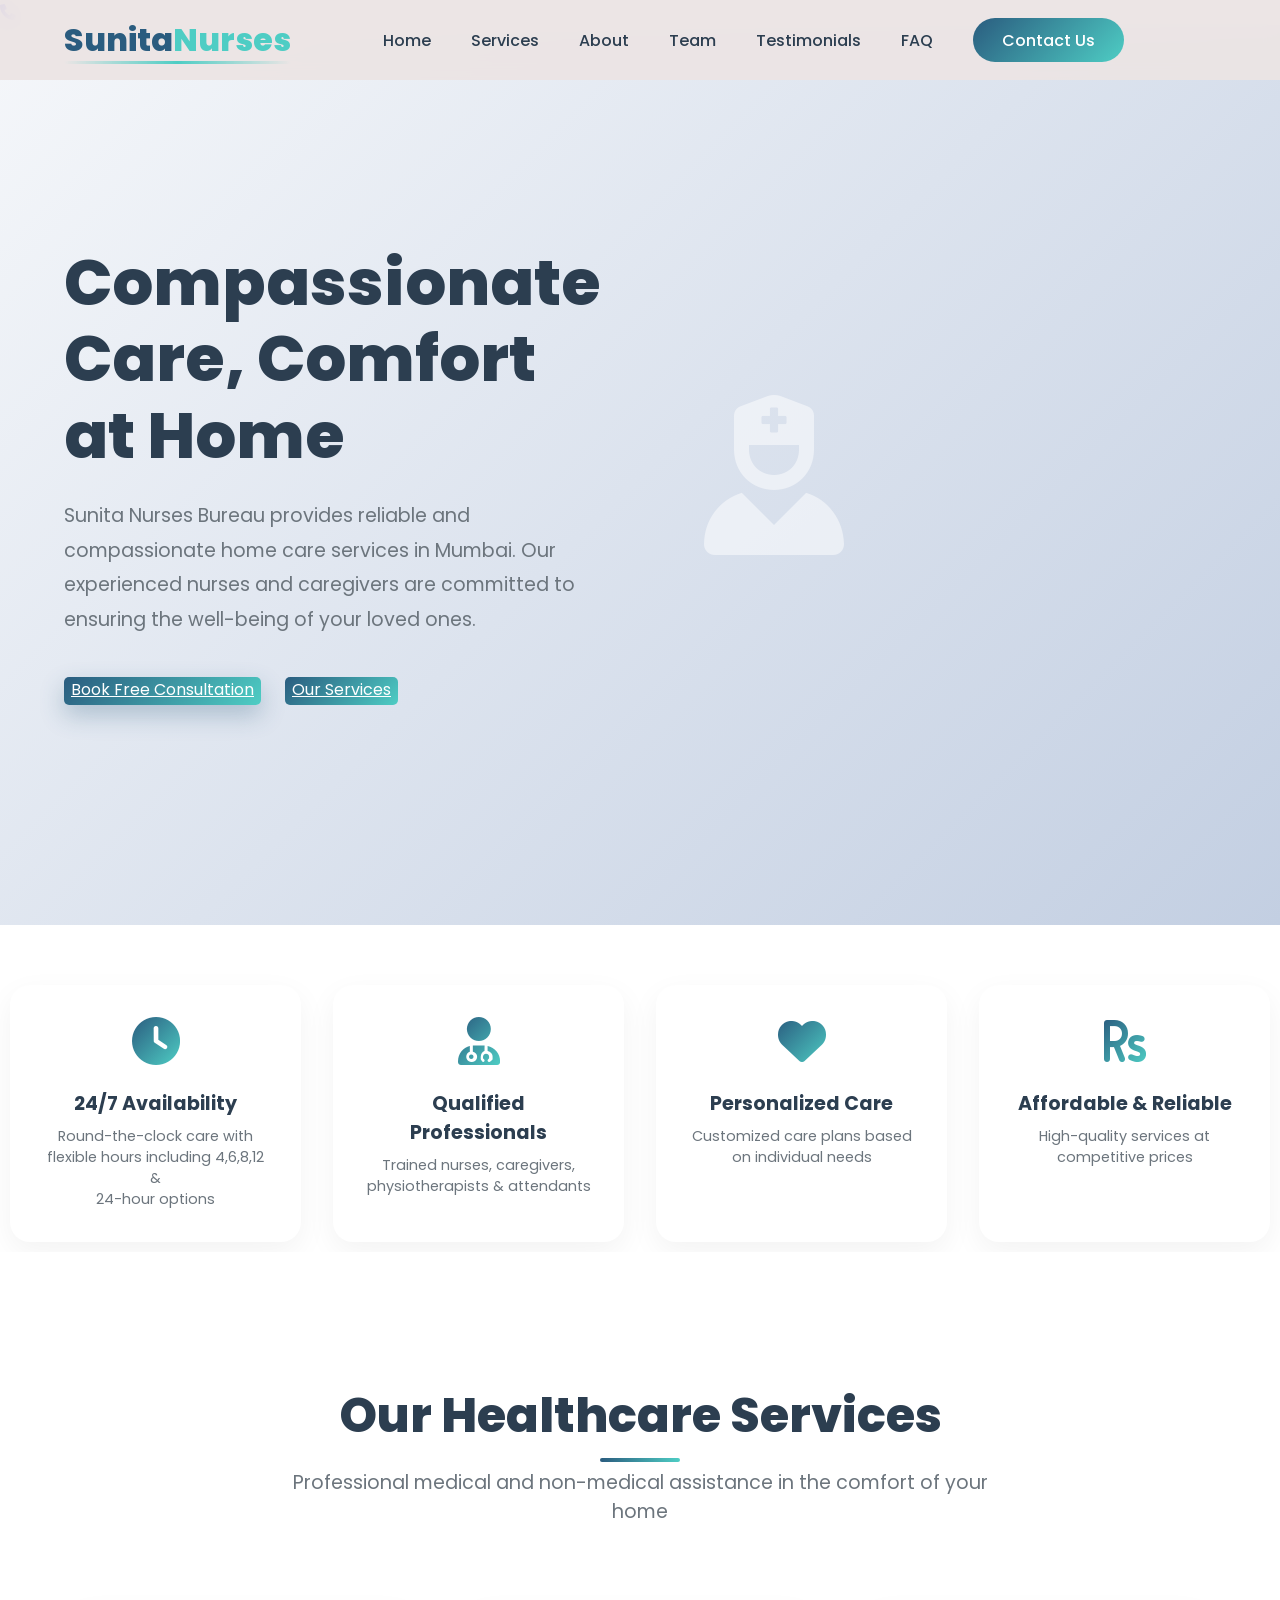
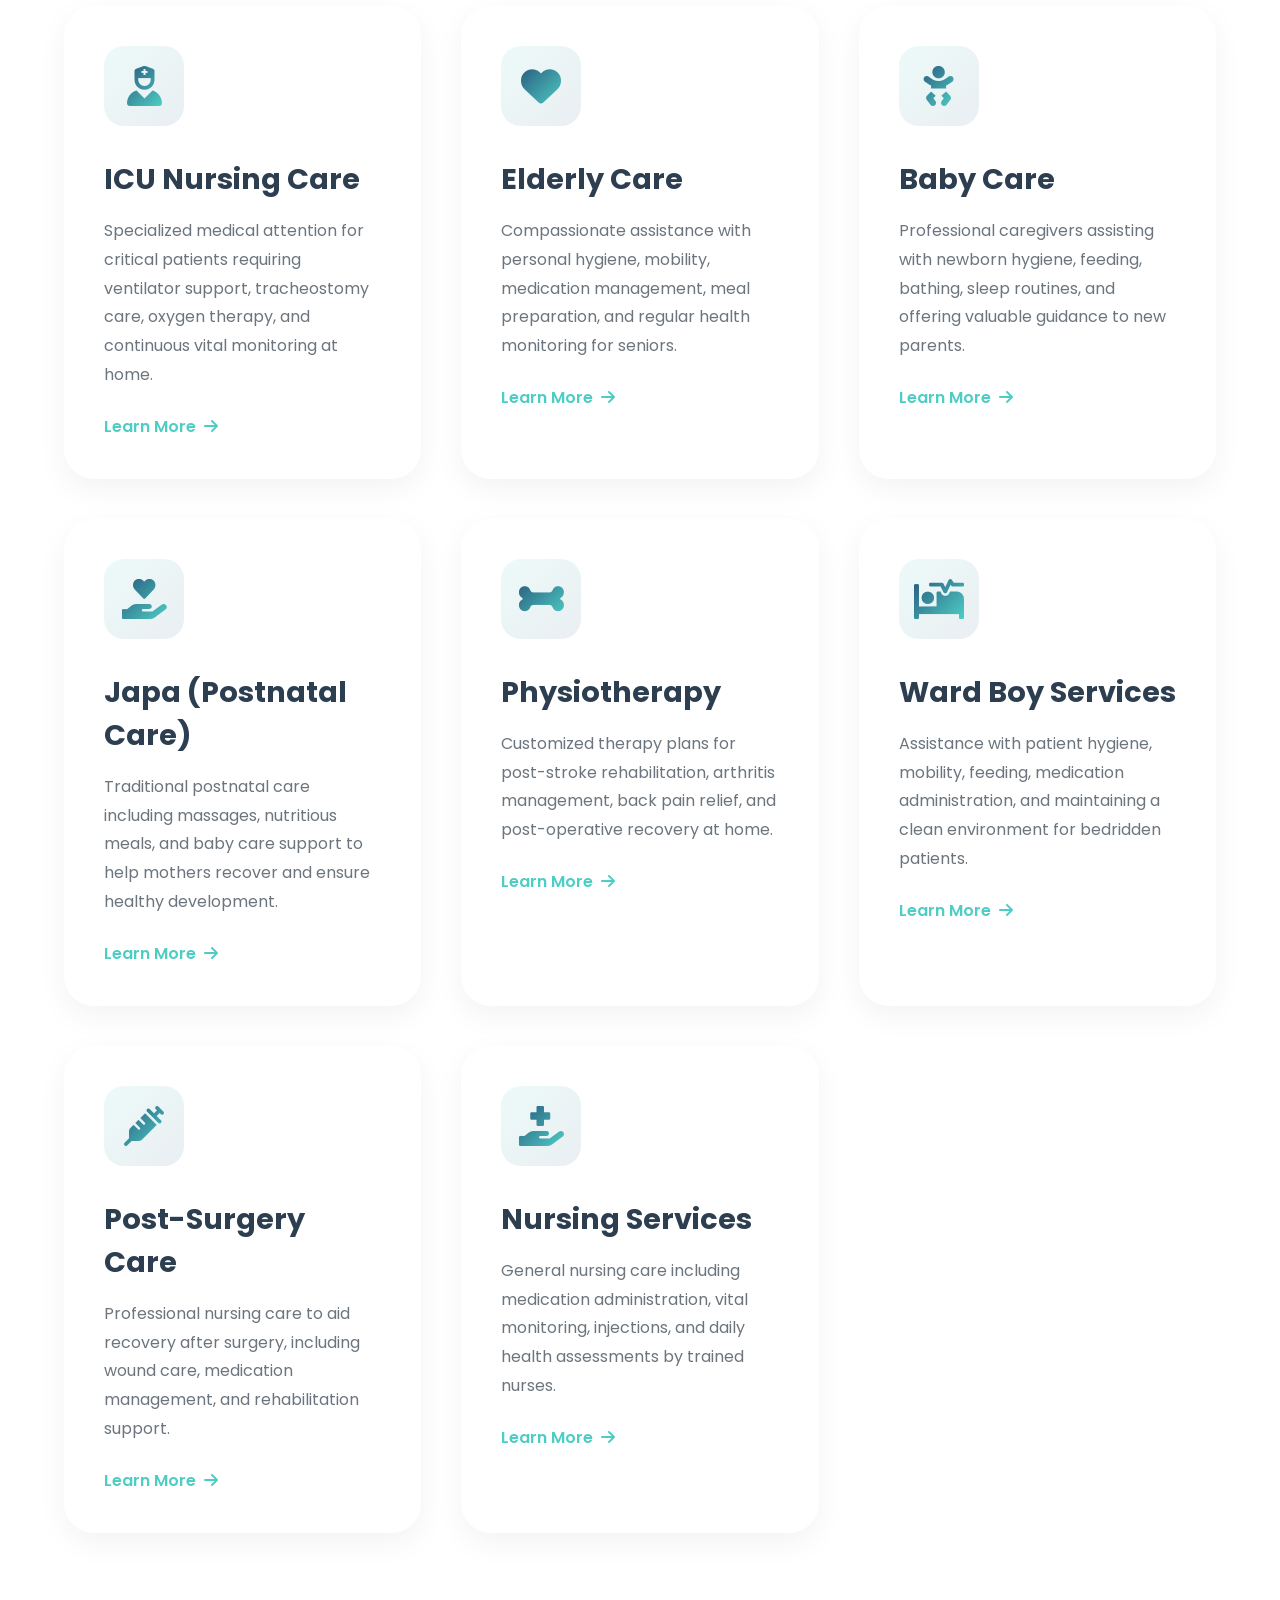
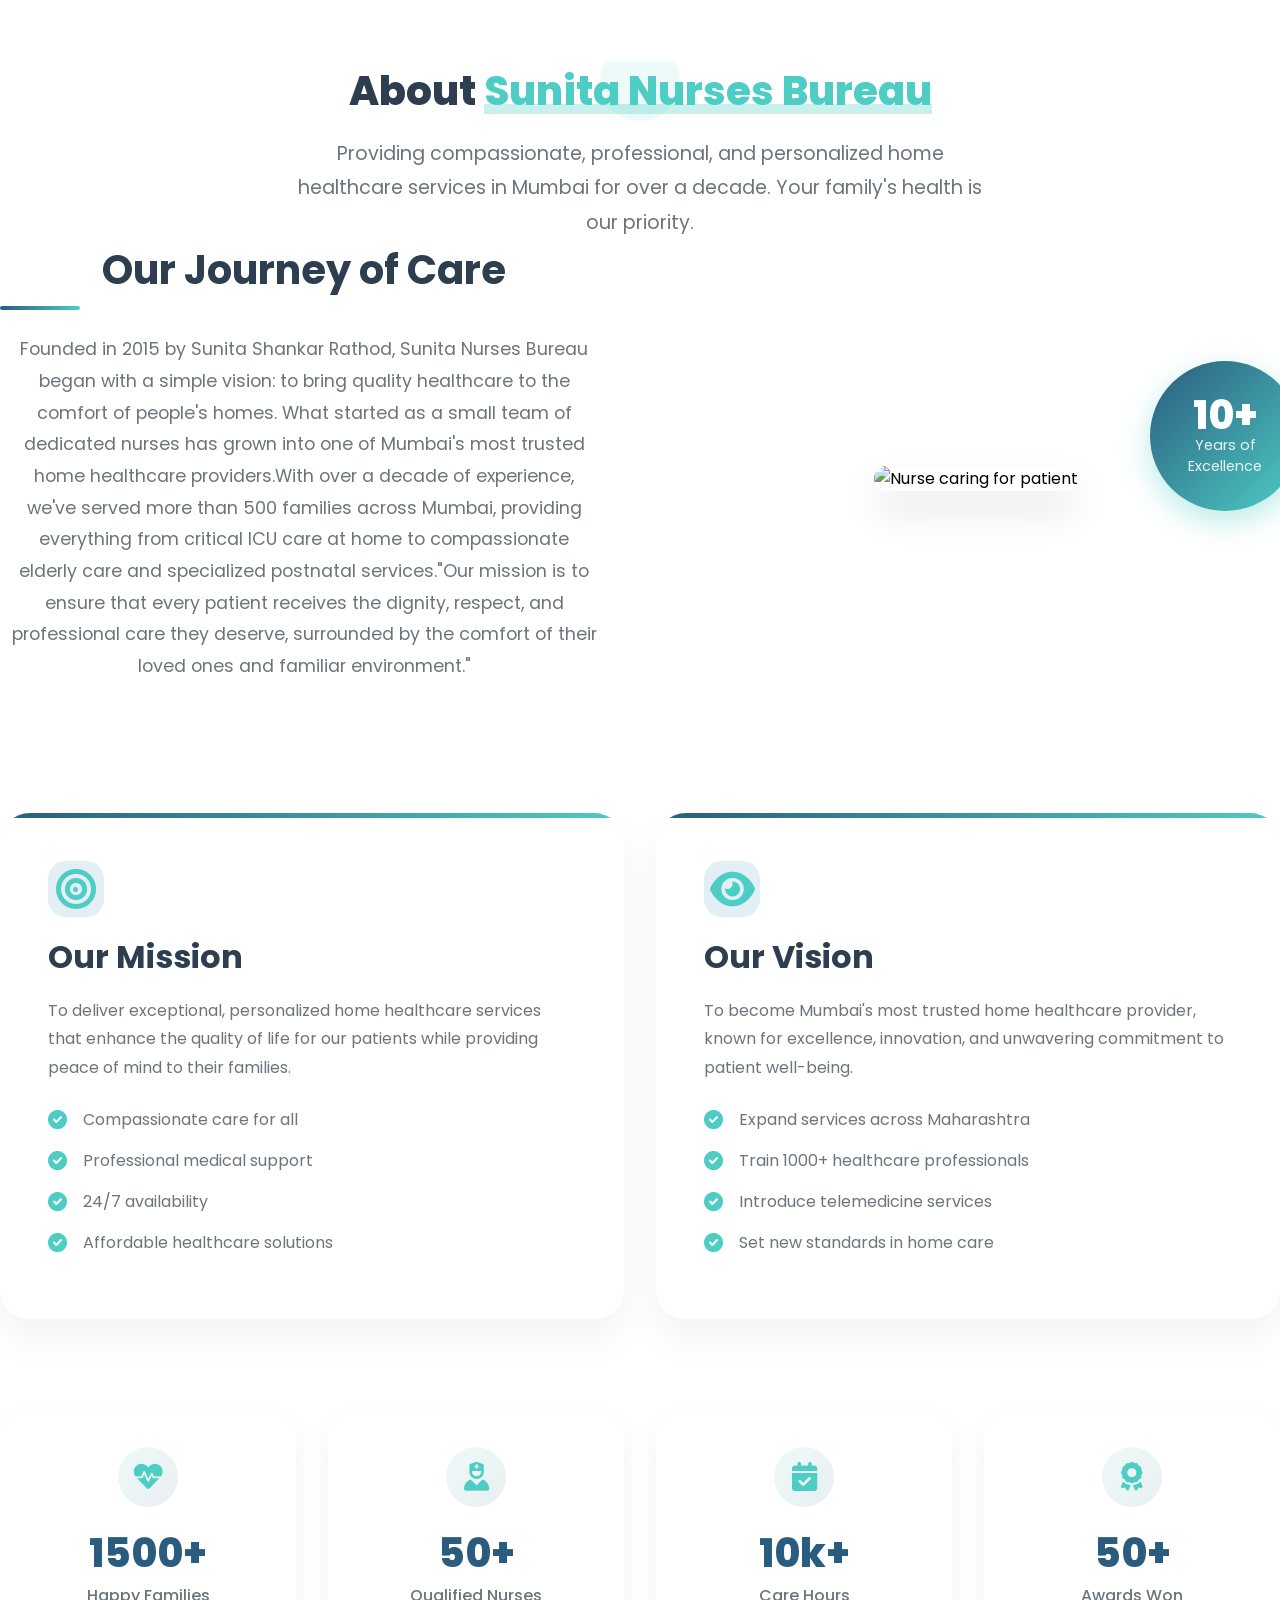
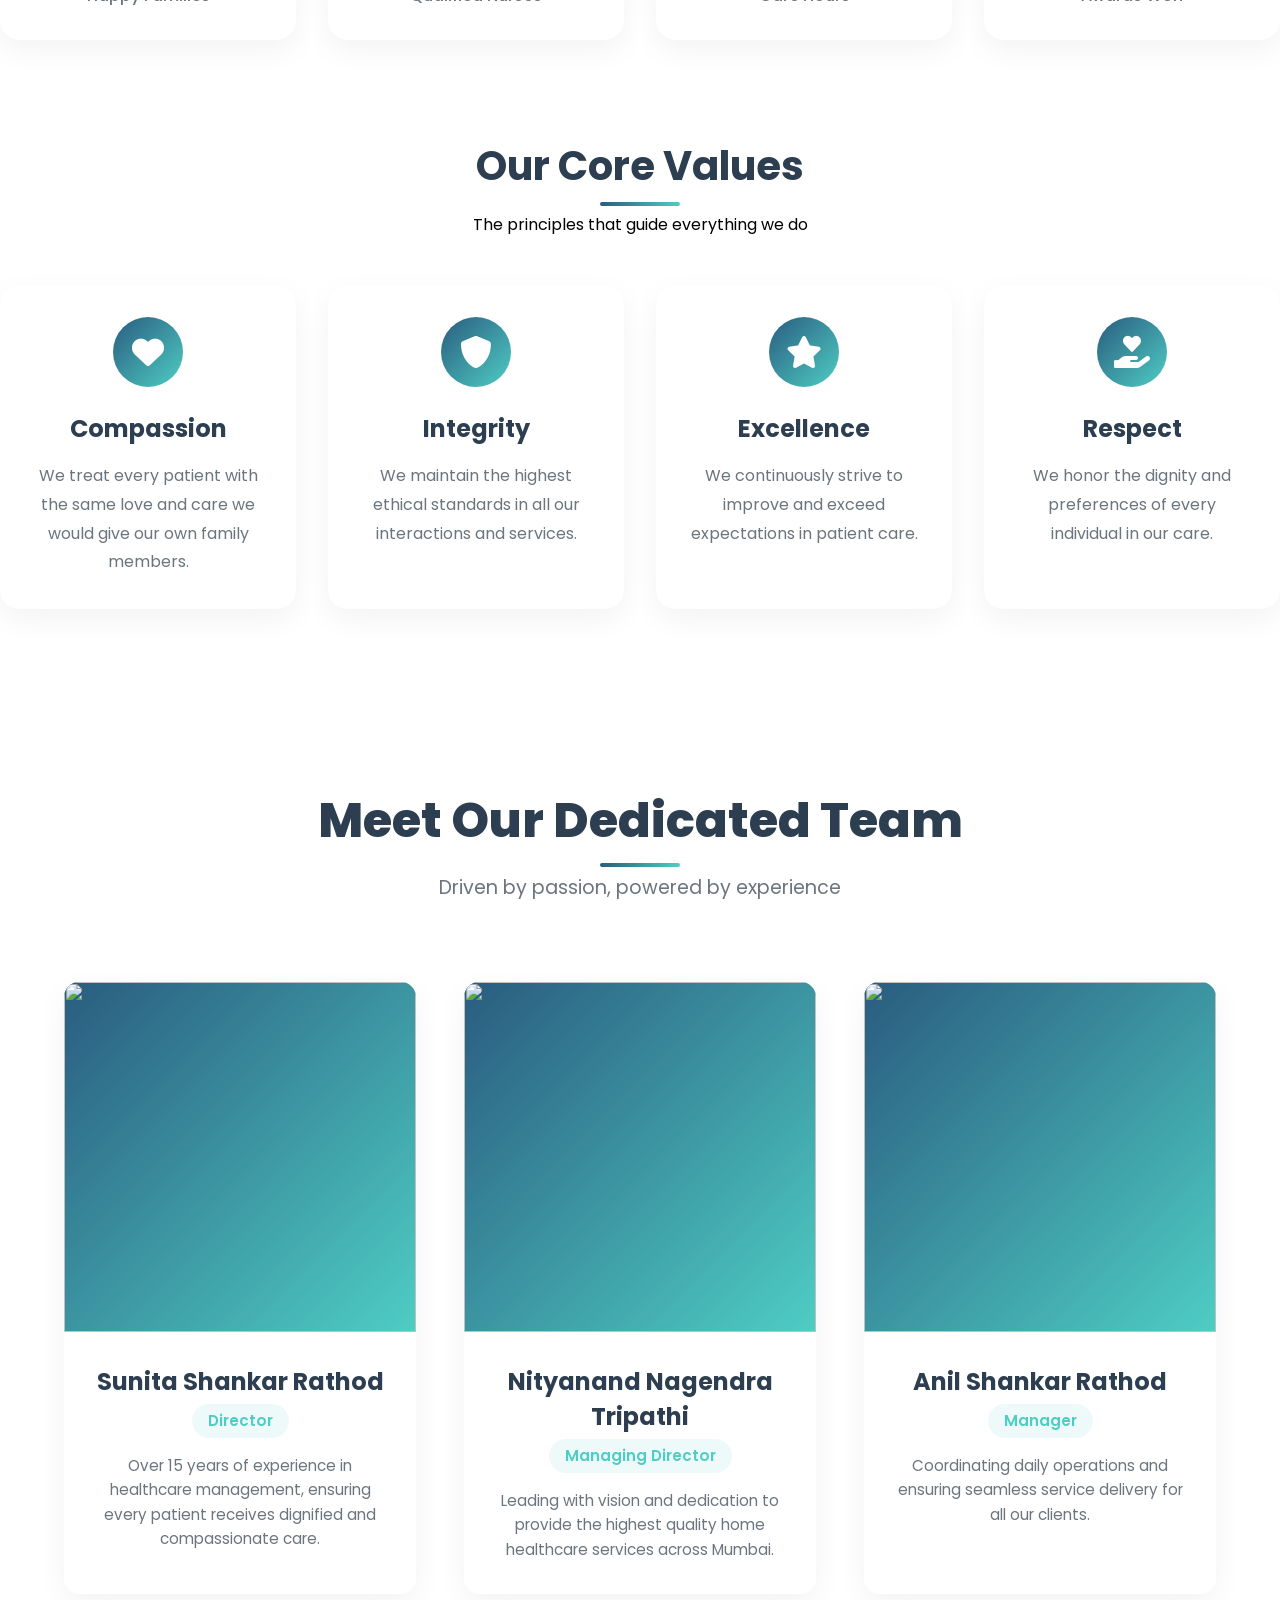
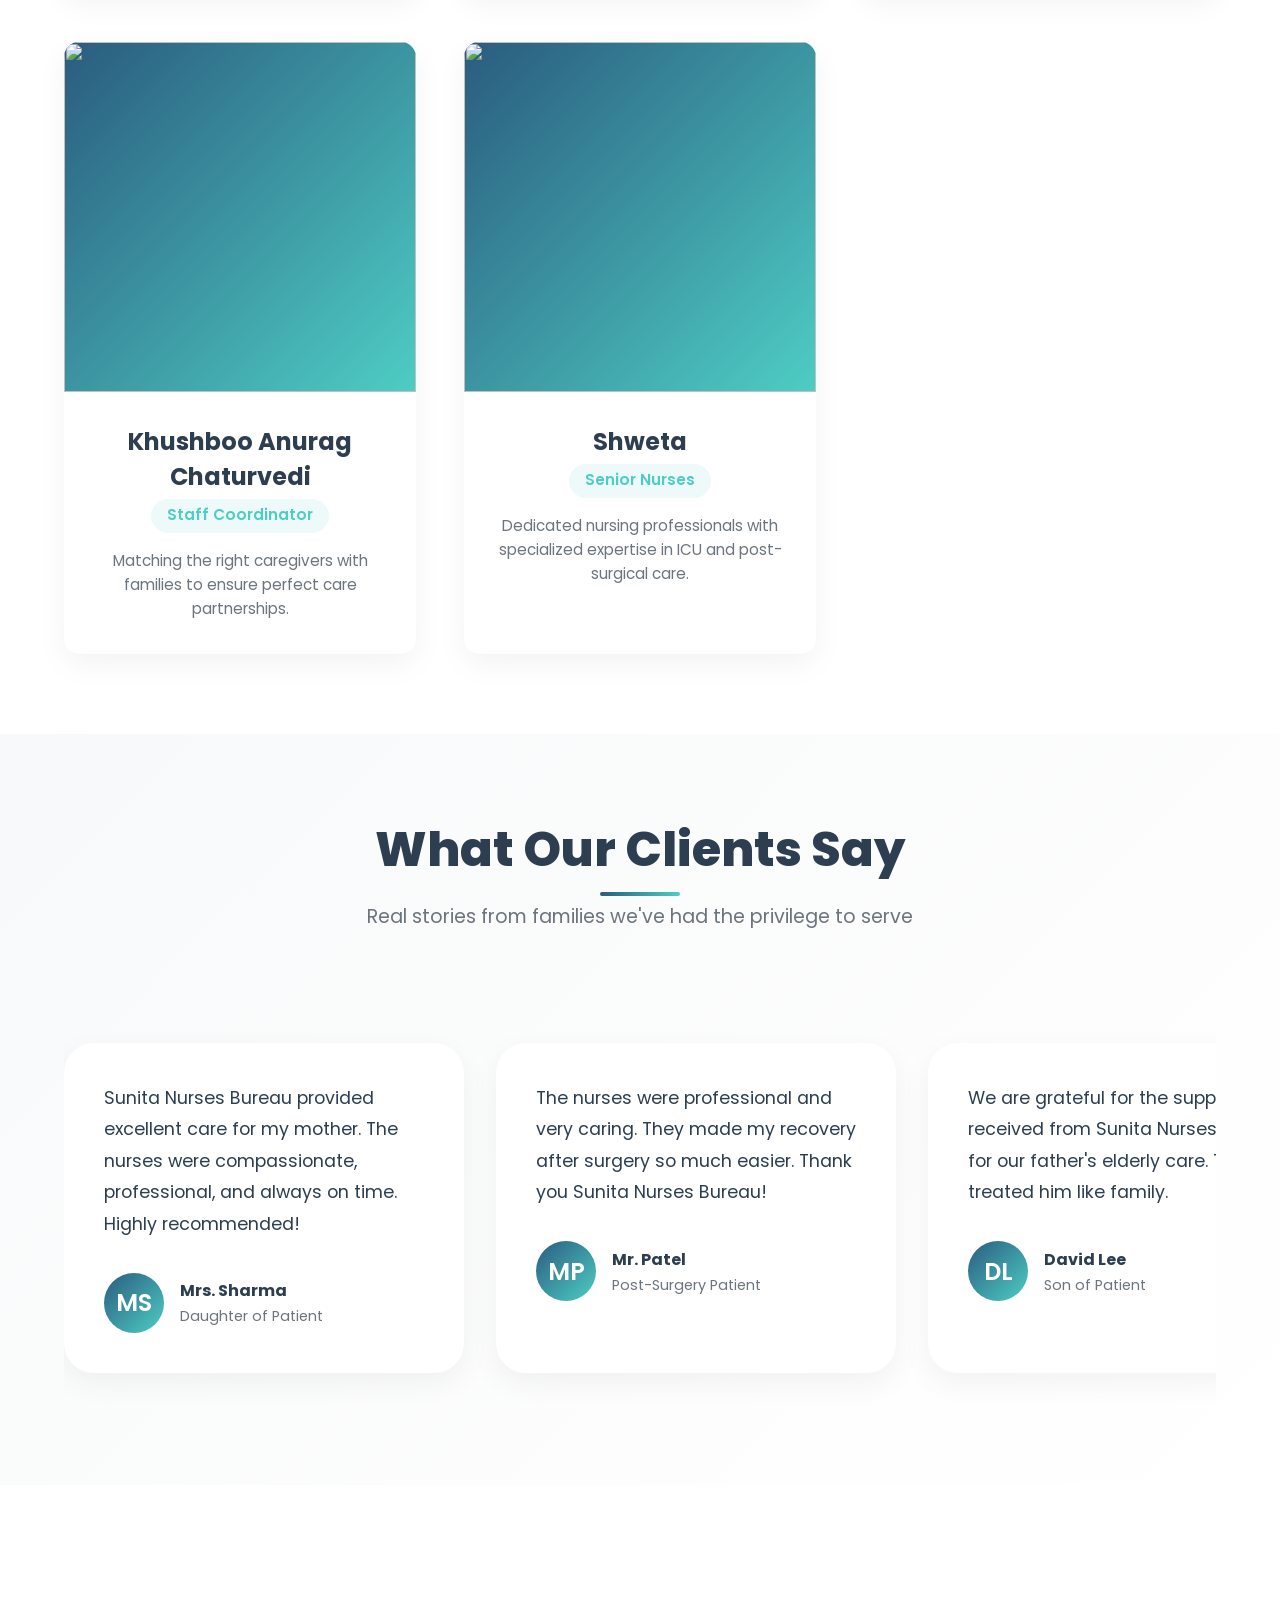
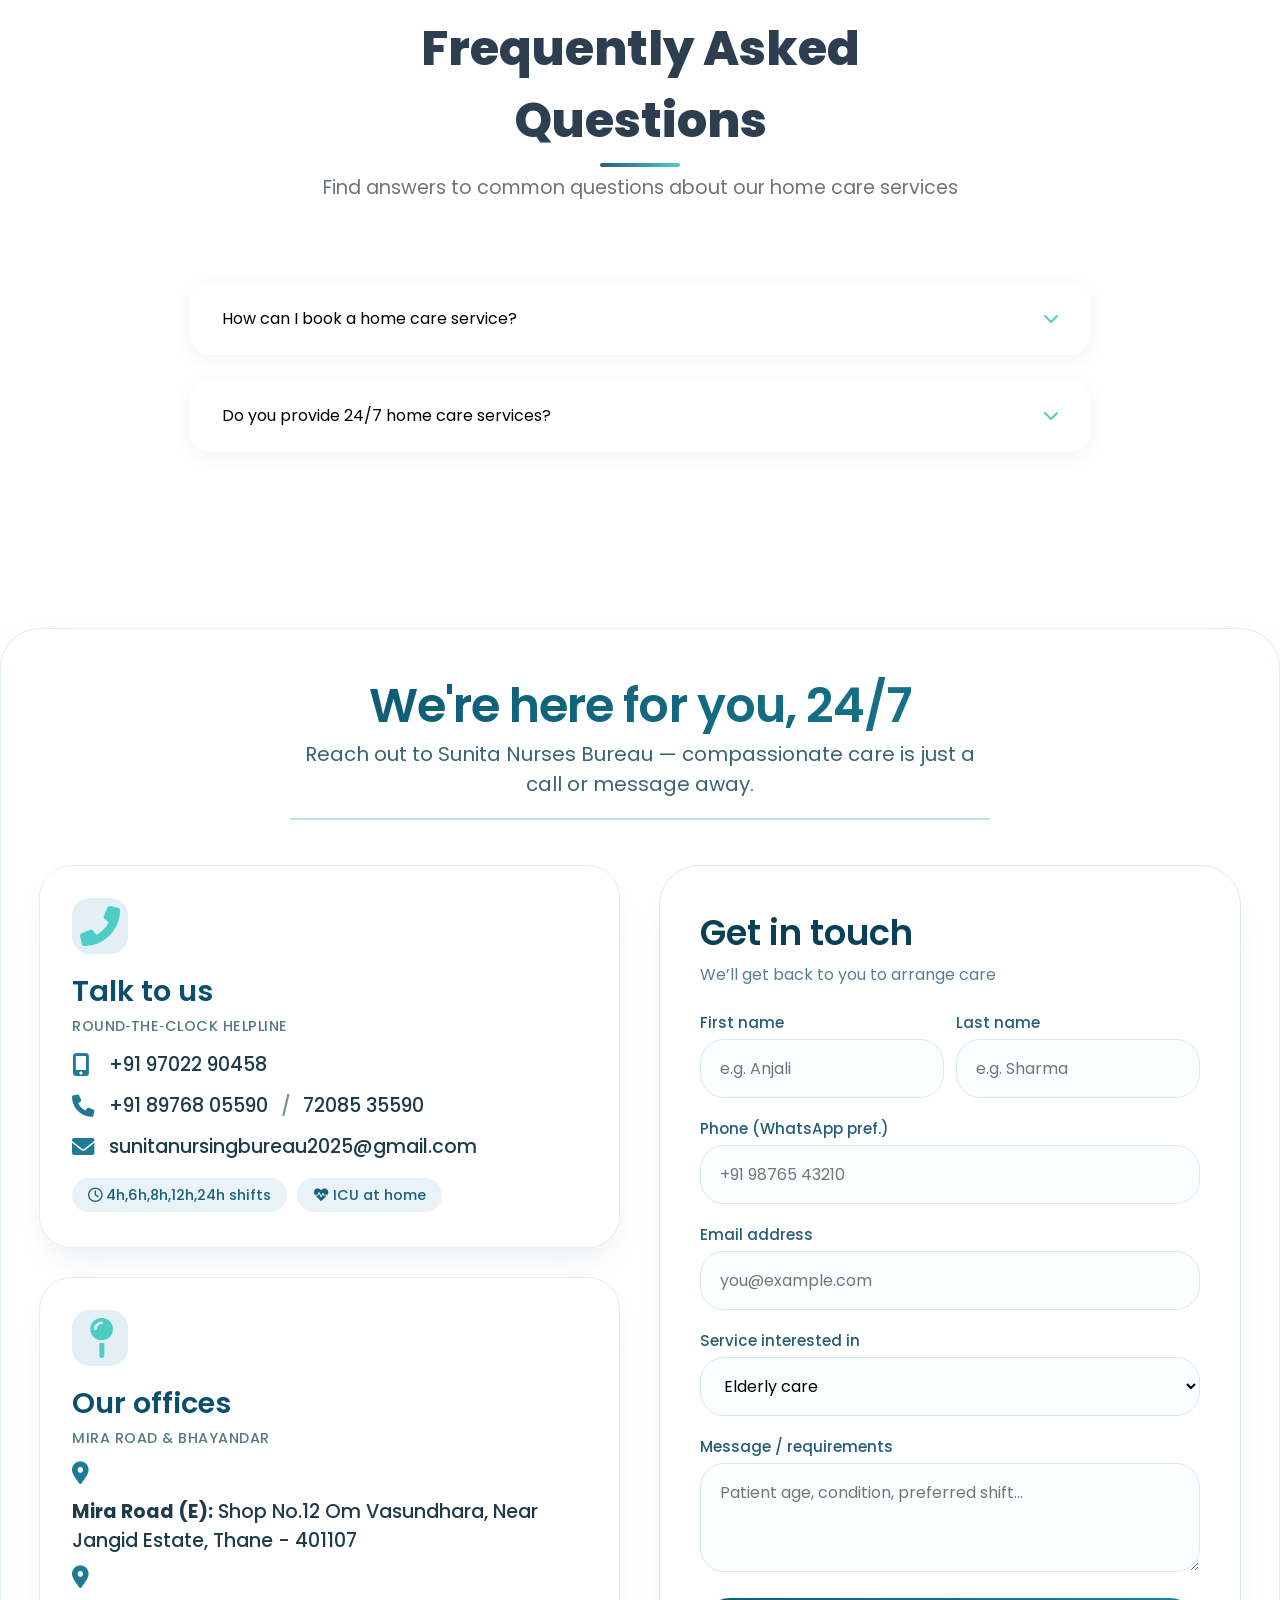
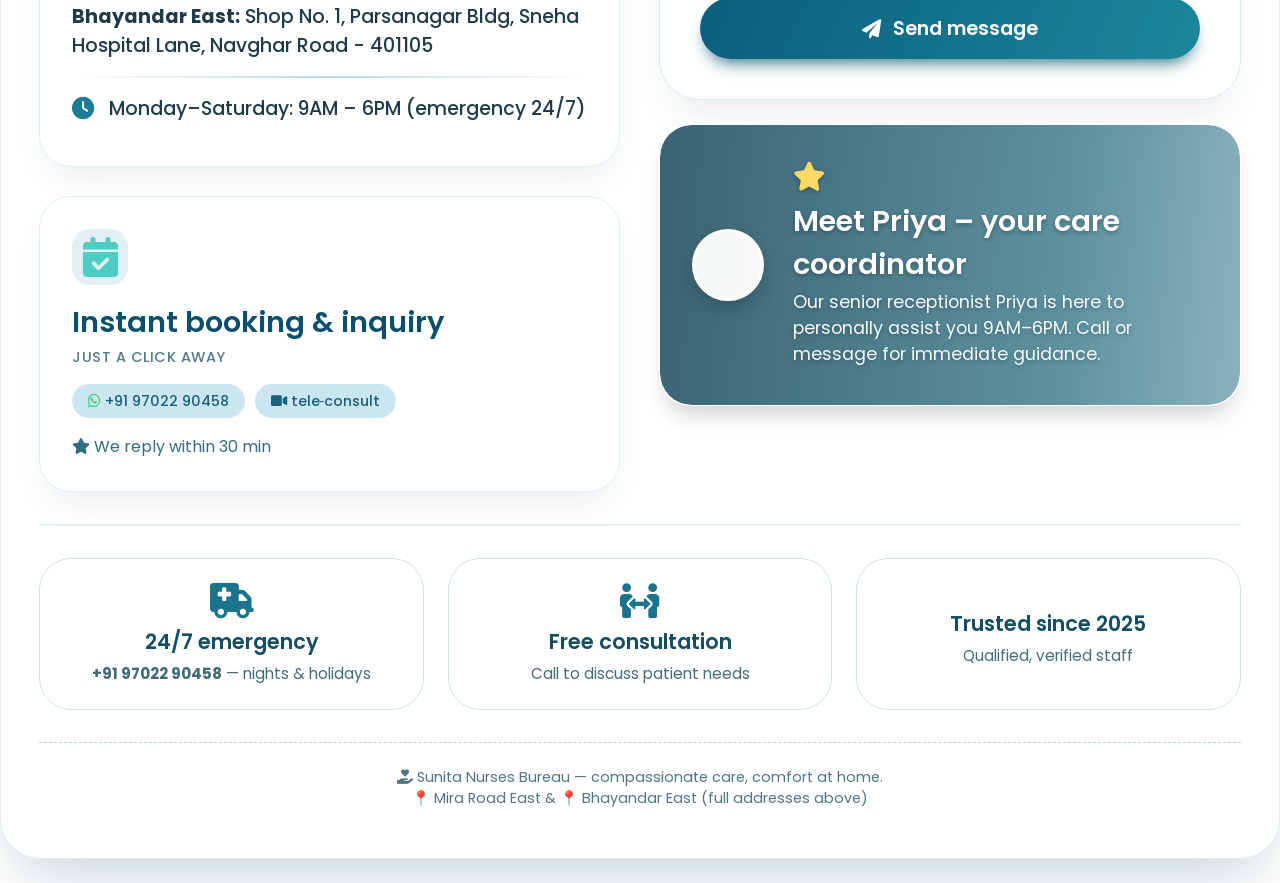
==== commit cb6139a4: "final" ====
--- a/index.html
+++ b/index.html
@@ -7,7 +7,11 @@
     <link rel="stylesheet" href="https://cdnjs.cloudflare.com/ajax/libs/font-awesome/6.0.0/css/all.min.css">
     <link href="https://fonts.googleapis.com/css2?family=Poppins:wght@300;400;500;600;700;800&display=swap" rel="stylesheet">
      <link rel="stylesheet" href="style.css">
-     <link rel="stylesheet" href="script.js">
+     <link
+  href="https://cdn.jsdelivr.net/npm/remixicon@4.9.0/fonts/remixicon.css"
+  rel="stylesheet"
+/>
+   
 </head>
 <body>
     <!-- Navigation -->
@@ -23,7 +27,8 @@
                 <a href="#faq">FAQ</a>
                 <a href="#contact" class="contact-btn">Contact Us</a>
             </div>
-            <div class="mobile-menu-btn" onclick="toggleMenu()">
+            <div class="mobile-menu-btn">
+                <i class="ri-close-line" id="close"></i>
                 <i class="fas fa-bars"  id="menu-icon"></i>
             </div>
         </div>
@@ -332,7 +337,7 @@
                     <!-- <i class="fas fa-user-nurse"></i> -->
                 </div>
                 <div class="team-info">
-                    <h3>Shweta & Aanamika</h3>
+                    <h3>Shweta </h3>
                     <p class="position">Senior Nurses</p>
                     <p>Dedicated nursing professionals with specialized expertise in ICU and post-surgical care.</p>
                 </div>
@@ -573,5 +578,6 @@
   </section>
 
   
-
+<script src="script.js"></script>
 </body>
+</html>
--- a/style.css
+++ b/style.css
@@ -1,2551 +1,2123 @@
-         * {
-            margin: 0;
-            padding: 0;
-            box-sizing: border-box;
-            font-family: 'Poppins', sans-serif;
-        }
-
-        html {
-            scroll-behavior: smooth;
-        }
-
-        body {
-            overflow-x: hidden;
-            background: #ffffff;
-        }
-
-        /* Custom Cursor */
-        .cursor {
-            width: 20px;
-            height: 20px;
-            border: 2px solid #2A5C7F;
-            border-radius: 50%;
-            position: fixed;
-            pointer-events: none;
-            z-index: 9999;
-            transition: all 0.1s ease;
-            transform: translate(-50%, -50%);
-            mix-blend-mode: difference;
-        }
-
-        .cursor-follower {
-            width: 40px;
-            height: 40px;
-            background: rgba(42, 92, 127, 0.2);
-            border-radius: 50%;
-            position: fixed;
-            pointer-events: none;
-            z-index: 9998;
-            transition: all 0.3s ease;
-            transform: translate(-50%, -50%);
-        }
-
-        /* Preloader */
-        .preloader {
-            position: fixed;
-            top: 0;
-            left: 0;
-            width: 100%;
-            height: 100%;
-            background: #2A5C7F;
-            z-index: 10000;
-            display: flex;
-            justify-content: center;
-            align-items: center;
-            transition: opacity 0.5s ease;
-        }
-
-        .preloader.fade-out {
-            opacity: 0;
-            pointer-events: none;
-        }
-
-        .loader {
-            width: 80px;
-            height: 80px;
-            border: 5px solid rgba(255,255,255,0.2);
-            border-top: 5px solid #4ECDC4;
-            border-radius: 50%;
-            animation: spin 1s linear infinite;
-        }
-
-        /* @keyframes spin {
-            0% { transform: rotate(0deg); }
-            100% { transform: rotate(360deg); }
-        } */
-
-        /* Navigation */
-        .navbar {
-            position: fixed;
-            top: 0;
-            left: 0;
-            width: 100%;
-            padding: .3rem ;
-            z-index: 1000;
-            transition: all 0.4s cubic-bezier(0.165, 0.84, 0.44, 1);
-            background-color: #ebe4e4;
-        }
-        
-       
-        
-
-                 .navbar.scrolled {
-            background: rgba(255,255,255,0.95);
-            backdrop-filter: blur(10px);
-            padding: 1rem 5%;
-            box-shadow: 0 5px 30px rgba(0,0,0,0.1);
-        }
-
-        .nav-container {
-            max-width: 1400px;
-            margin: 0 auto;
-            display: flex;
-            justify-content: space-between;
-            align-items: center;
-        }
-
-        .logo {
-            font-size: 2rem;
-            font-weight: 800;
-            color: #2A5C7F;
-            position: relative;
-            overflow: hidden;
-        }
-
-        .logo span {
-            color: #4ECDC4;
-            display: inline-block;
-            /* animation: float 3s ease-in-out infinite; */
-        }
-
-        .logo::before {
-            content: '';
-            position: absolute;
-            bottom: 0;
-            left: 0;
-            width: 100%;
-            height: 3px;
-            background: linear-gradient(90deg, transparent, #4ECDC4, transparent);
-            animation: shine 2s infinite;
-        }
-
-        @keyframes shine {
-            0% { transform: translateX(-100%); }
-            100% { transform: translateX(100%); }
-        }
-
-        .nav-links {
-            display: flex;
-            gap: 2.5rem;
-            align-items: center;
-        }
-
-        .nav-links a {
-            text-decoration: none;
-            color: #2C3E50;
-            font-weight: 500;
-            font-size: 1rem;
-            position: relative;
-            transition: color 0.3s;
-        }
-
-        .nav-links a::before {
-            content: '';
-            position: absolute;
-            bottom: -5px;
-            left: 0;
-            width: 0;
-            height: 2px;
-            background: #4ECDC4;
-            transition: width 0.3s ease;
-        }
-
-        .nav-links a:hover::before {
-            width: 100%;
-        }
-
-        .nav-links a:hover {
-            color: #2A5C7F;
-        }
-
-        .contact-btn {
-            background: linear-gradient(135deg, #2A5C7F, #4ECDC4);
-            color: white !important;
-            padding: 0.6rem 1rem !important;
-            border-radius: 50px;
-            transition: transform 0.3s, box-shadow 0.3s !important;
-        }
-
-        .contact-btn:hover {
-            transform: translateY(-2px);
-            box-shadow: 0 10px 25px rgba(46, 204, 113, 0.3);
-        }
-
-        .contact-btn::before {
-            display: none;
-        }
-         #menu-icon
-         {
-            display: none;
-         }
-        .menu-toggle {
-           display: none;
-            font-size: 1.8rem;
-            color: #2A5C7F;
-            cursor: pointer;
-            transition: transform 0.3s;
-        }
-
-        .menu-toggle:hover {
-            transform: scale(1.1);
-        }
-
-        /* Hero Section with Parallax */
-        .hero {
-            min-height: 100vh;
-            position: relative;
-            overflow: hidden;
-            background: linear-gradient(135deg, #f5f7fa 0%, #c3cfe2 100%);
-        }
-
-        #particles-js {
-            position: absolute;
-            width: 100%;
-            height: 100%;
-            top: 0;
-            left: 0;
-        }
-
-        .floating-shapes {
-            position: absolute;
-            width: 100%;
-            height: 100%;
-            overflow: hidden;
-        }
-
-        .shape {
-            position: absolute;
-            background: rgba(78, 205, 196, 0.1);
-            border-radius: 50%;
-            animation: float 20s infinite;
-        }
-
-        .shape1 {
-            width: 300px;
-            height: 300px;
-            top: -150px;
-            right: -150px;
-            animation-delay: 0s;
-        }
-
-        .shape2 {
-            width: 400px;
-            height: 400px;
-            bottom: -200px;
-            left: -200px;
-            animation-delay: -5s;
-        }
-
-        .shape3 {
-            width: 200px;
-            height: 200px;
-            top: 50%;
-            right: 20%;
-            animation-delay: -10s;
-        }
-
-        .hero-container {
-            max-width: 1400px;
-            margin: 0 auto;
-            padding: 0 5%;
-            height: 100vh;
-            display: grid;
-            grid-template-columns: 1fr 1fr;
-            gap: 4rem;
-            align-items: center;
-            position: relative;
-            z-index: 2;
-        }
-
-        .hero-content {
-            animation: fadeInUp 1s ease;
-        }
-
-        .hero-content h1 {
-            font-size: 4rem;
-            font-weight: 800;
-            line-height: 1.2;
-            margin-bottom: 1.5rem;
-            color: #2C3E50;
-        }
-
-        .hero-content h1 span {
-            color: #2A5C7F;
-            display: inline-block;
-            animation: pulse 2s infinite;
-        }
-
-        .hero-content p {
-            font-size: 1.2rem;
-            color: #6c757d;
-            margin-bottom: 2.5rem;
-            line-height: 1.8;
-            animation: fadeInUp 1s ease 0.2s both;
-        }
-
-        .hero-buttons {
-            display: flex;
-            gap: 1.5rem;
-            animation: fadeInUp 1s ease 0.4s both;
-        }
-
-        .btn {
-            padding: 1.2rem 3rem;
-            border-radius: 50px;
-            text-decoration: none;
-            font-weight: 600;
-            font-size: 1.1rem;
-            transition: all 0.3s cubic-bezier(0.165, 0.84, 0.44, 1);
-            position: relative;
-            overflow: hidden;
-            display: inline-block;
-        }
-
-        .btn::before {
-            content: '';
-            position: absolute;
-            top: 0;
-            left: -100%;
-            width: 100%;
-            height: 100%;
-            background: linear-gradient(90deg, transparent, rgba(255,255,255,0.2), transparent);
-            transition: left 0.5s;
-        }
-
-        .btn:hover::before {
-            left: 100%;
-        }
-
-        .btn-primary {
-            background: linear-gradient(135deg, #2A5C7F, #4ECDC4);
-            color: white;
-            padding: 8px;
-            border-radius: 5px;
-            box-shadow: 0 10px 25px rgba(42, 92, 127, 0.3);
-        }
-
-        .btn-primary:hover {
-            transform: translateY(-5px);
-            box-shadow: 0 20px 35px rgba(42, 92, 127, 0.4);
-        }
-
-        .btn-secondary {
-            background: transparent;
-            color: white;
-             padding: 8px;
-             border-radius: 5px;
-            /* border: 2px solid #2A5C7F; */
-              background: linear-gradient(135deg, #2A5C7F, #4ECDC4);
-        }
-
-        .btn-secondary:hover {
-            background: #2A5C7F;
-            /* color: white; */
-            transform: translateY(-5px);
-        }
-
-        .hero-image {
-            position: relative;
-            /* animation: float 6s ease-in-out infinite; */
-        }
-
-        .hero-image img {
-            width: 100%;
-            border-radius: 30px;
-            box-shadow: 0 30px 60px rgba(0,0,0,0.1);
-            transition: transform 0.5s;
-        }
-
-        .hero-image:hover img {
-            transform: scale(1.02);
-        }
-
-        .floating-card {
-            position: absolute;
-            background: white;
-            padding: 1rem 1.5rem;
-            border-radius: 50px;
-            box-shadow: 0 10px 30px rgba(0,0,0,0.1);
-            display: flex;
-            align-items: center;
-            gap: 1rem;
-            animation: float 4s ease-in-out infinite;
-        }
-
-        .card1 {
-            top: 20%;
-            left: -10%;
-            animation-delay: 0s;
-        }
-
-        .card2 {
-            bottom: 20%;
-            right: -10%;
-            animation-delay: -2s;
-        }
-
-        .floating-card i {
-            color: #4ECDC4;
-            font-size: 1.5rem;
-        }
-
-        @keyframes float {
-            0%, 100% { transform: translateY(0px); }
-            50% { transform: translateY(-20px); }
-        }
-
-        @keyframes pulse {
-            0%, 100% { transform: scale(1); }
-            50% { transform: scale(1.05); }
-        }
-
-        @keyframes fadeInUp {
-            from {
-                opacity: 0;
-                transform: translateY(30px);
-            }
-            to {
-                opacity: 1;
-                transform: translateY(0);
-            }
-        }
-
-        /* Scroll Indicator */
-        .scroll-indicator {
-            position: absolute;
-            bottom: 30px;
-            left: 50%;
-            transform: translateX(-50%);
-            z-index: 5;
-        }
-
-        .mouse {
-            width: 30px;
-            height: 50px;
-            border: 2px solid #2A5C7F;
-            border-radius: 25px;
-            position: relative;
-        }
-
-        .mouse::before {
-            content: '';
-            position: absolute;
-            top: 10px;
-            left: 50%;
-            transform: translateX(-50%);
-            width: 4px;
-            height: 10px;
-            background: #2A5C7F;
-            border-radius: 2px;
-            animation: scroll 2s infinite;
-        }
-
-        @keyframes scroll {
-            0% { opacity: 1; transform: translateX(-50%) translateY(0); }
-            100% { opacity: 0; transform: translateX(-50%) translateY(20px); }
-        }
-
-        /* Trust Badges with Counter Animation */
-        .trust-badges {
-            padding: 5rem 5%;
-            background: linear-gradient(135deg, #ffffff, #f8f9fa);
-        }
-
-      
-        .badges-container {
-            max-width: 1400px;
-            margin: 0 auto;
-            display: grid;
-            grid-template-columns: repeat(4, 1fr);
-            gap: 2rem;
-            
-            padding: 10px;
-        }
-
-        .badge {
-            text-align: center;
-            /* padding: 2rem; */
-            background: white;
-            border-radius: 20px;
-            box-shadow: 0 10px 30px rgba(0,0,0,0.05);
-            transition: all 0.3s cubic-bezier(0.165, 0.84, 0.44, 1);
-            position: relative;
-            overflow: hidden;
-            margin-top: 50px;
-            height: 200px;
-            /* margin: 10px; */
-        }
-
-        .badge::after {
-            content: '';
-            position: absolute;
-            top: 0;
-            left: 0;
-            width: 100%;
-            height: 100%;
-            background: linear-gradient(135deg, rgba(78, 205, 196, 0.1), rgba(42, 92, 127, 0.1));
-            opacity: 0;
-            transition: opacity 0.3s;
-        }
-
-        .badge:hover {
-            transform: translateY(-10px) scale(1.05);
-            box-shadow: 0 20px 40px rgba(78, 205, 196, 0.2);
-        }
-
-        .badge:hover::after {
-            opacity: 1;
-        }
-
-        .badge i {
-            font-size: 3rem;
-            background: linear-gradient(135deg, #2A5C7F, #4ECDC4);
-            -webkit-background-clip: text;
-            -webkit-text-fill-color: transparent;
-            margin-bottom: 1.5rem;
-            position: relative;
-            z-index: 1;
-        
-        }
-
-        .counter {
-            font-size: 2.5rem;
-            font-weight: 800;
-            color: #2A5C7F;
-            margin-bottom: 0.5rem;
-            position: relative;
-            z-index: 1;
-        }
-
-        .badge h3 {
-            font-size: 1.2rem;
-            color: #2C3E50;
-            margin-bottom: 0.5rem;
-            position: relative;
-            z-index: 1;
-        }
-
-        .badge p {
-            color: #6c757d;
-            font-size: 0.9rem;
-            position: relative;
-            z-index: 1;
-        }
-
-        /* Services Section with Cards Animation */
-        .services {
-            padding: 8rem 5%;
-            background: white;
-            position: relative;
-            overflow: hidden;
-        }
-
-        .section-header {
-            text-align: center;
-            max-width: 700px;
-            margin: 0 auto 5rem;
-            /* border: 2px solid red; */
-        }
-
-        .section-header h2 {
-            font-size: 3rem;
-            font-weight: 800;
-            color: #2C3E50;
-            margin-bottom: 1rem;
-            position: relative;
-            display: inline-block;
-        }
-
-        .section-header h2::after {
-            content: '';
-            position: absolute;
-            bottom: -10px;
-            left: 50%;
-            transform: translateX(-50%);
-            width: 80px;
-            height: 4px;
-            background: linear-gradient(90deg, #2A5C7F, #4ECDC4);
-            border-radius: 2px;
-        }
-
-        .section-header p {
-            color: #6c757d;
-            font-size: 1.2rem;
-        }
-
-        .services-grid {
-            max-width: 1400px;
-            margin: 0 auto;
-            display: grid;
-            grid-template-columns: repeat(auto-fit, minmax(350px, 1fr));
-            gap: 2.5rem;
-        }
-
-        .service-card {
-            background: white;
-            border-radius: 30px;
-            padding: 2.5rem;
-            box-shadow: 0 10px 30px rgba(0,0,0,0.05);
-            transition: all 0.5s cubic-bezier(0.165, 0.84, 0.44, 1);
-            position: relative;
-            overflow: hidden;
-            z-index: 1;
-        }
-
-        .service-card::before {
-            content: '';
-            position: absolute;
-            top: 0;
-            left: 0;
-            width: 100%;
-            height: 100%;
-            background: linear-gradient(135deg, #2A5C7F, #4ECDC4);
-            opacity: 0;
-            transition: opacity 0.5s;
-            z-index: -1;
-        }
-
-        .service-card:hover {
-            transform: translateY(-15px) scale(1.02);
-            box-shadow: 0 30px 50px rgba(42, 92, 127, 0.2);
-        }
-
-        .service-card:hover::before {
-            opacity: 0.05;
-        }
-
-        .service-icon {
-            width: 80px;
-            height: 80px;
-            background: linear-gradient(135deg, rgba(78, 205, 196, 0.1), rgba(42, 92, 127, 0.1));
-            border-radius: 20px;
-            display: flex;
-            align-items: center;
-            justify-content: center;
-            margin-bottom: 2rem;
-            transition: all 0.3s;
-        }
-
-        .service-card:hover .service-icon {
-            transform: scale(1.1) rotate(5deg);
-            background: linear-gradient(135deg, #2A5C7F, #4ECDC4);
-        }
-
-        .service-icon i {
-            font-size: 2.5rem;
-            background: linear-gradient(135deg, #2A5C7F, #4ECDC4);
-            -webkit-background-clip: text;
-            -webkit-text-fill-color: transparent;
-            transition: all 0.3s;
-        }
-
-        .service-card:hover .service-icon i {
-            -webkit-text-fill-color: white;
-            background: none;
-        }
-
-        .service-card h3 {
-            font-size: 1.8rem;
-            color: #2C3E50;
-            margin-bottom: 1rem;
-            transition: color 0.3s;
-        }
-
-        .service-card p {
-            color: #6c757d;
-            line-height: 1.8;
-            margin-bottom: 1.5rem;
-            transition: color 0.3s;
-        }
-
-        .service-link {
-            color: #4ECDC4;
-            text-decoration: none;
-            font-weight: 600;
-            display: inline-flex;
-            align-items: center;
-            gap: 0.5rem;
-            transition: gap 0.3s;
-        }
-
-        .service-card:hover .service-link {
-            gap: 1rem;
-            color: #2A5C7F;
-        }
-
-        /* About Section with Reveal Animation */
-       .about-container {
-            max-width: 1400px;
-            margin: 0 auto;
-            padding: 4rem 5%;
-        }
-
-        /* Hero Section */
-        .about-hero {
-            text-align: center;
-            margin-bottom: 5rem;
-            position: relative;
-            animation: fadeInDown 1s ease;
-            /* border: 2px solid red; */
-            margin: 20px;
-        }
-
-        .about-hero h1 {
-            font-size: 2.5rem;
-            font-weight: 800;
-            color: #2C3E50;
-            margin-bottom: 1rem;
-            position: relative;
-            display: inline-block; 
-        }
-
-        .about-hero h1::before {
-            content: '';
-            position: absolute;
-            top: -20px;
-            left: 50%;
-            transform: translateX(-50%);
-            width: 80px;
-            height: 80px;
-            background: rgba(78, 205, 196, 0.1);
-            border-radius: 50%;
-            z-index: -1;
-            
-        }
-
-        .about-hero h1 span {
-            color: #4ECDC4;
-            position: relative;
-            
-        }
-
-        .about-hero h1 span::after {
-            content: '';
-            position: absolute;
-            bottom: 5px;
-            left: 0;
-            width: 100%;
-            height: 10px;
-            background: rgba(78, 205, 196, 0.3);
-            z-index: -1;
-            
-        }
-
-        .about-hero p {
-            font-size: 1.2rem;
-            color: #6c757d;
-            max-width: 700px;
-            margin: 0 auto;
-            line-height: 1.8;
-            
-            
-        }
-
-        .floating-shape {
-            position: absolute;
-            width: 300px;
-            height: 300px;
-            background: linear-gradient(135deg, rgba(78, 205, 196, 0.1), rgba(42, 92, 127, 0.1));
-            border-radius: 50%;
-            top: -150px;
-            right: -150px;
-            z-index: -1;
-            animation: float 20s infinite;
-        }
-
-        .floating-shape2 {
-            position: absolute;
-            width: 200px;
-            height: 200px;
-            background: linear-gradient(135deg, rgba(42, 92, 127, 0.1), rgba(78, 205, 196, 0.1));
-            border-radius: 50%;
-            bottom: -100px;
-            left: -100px;
-            z-index: -1;
-            animation: float 15s infinite reverse;
-        }
-
-        @keyframes float {
-            0%, 100% { transform: translate(0, 0) rotate(0deg); }
-            33% { transform: translate(30px, 30px) rotate(120deg); }
-            66% { transform: translate(-20px, 20px) rotate(240deg); }
-        }
-
-        /* Story Section */
-        .story-section {
-            display: grid;
-            grid-template-columns: 1fr 1fr;
-            gap: 4rem;
-            align-items: center;
-            margin-bottom: 6rem;
-            animation: fadeInUp 1s ease 0.2s both;
-        }
-
-        .story-content h2 {
-            font-size: 2.5rem;
-            color: #2C3E50;
-            margin-bottom: 1.5rem;
-            position: relative;
-        }
-
-        .story-content h2::after {
-            content: '';
-            position: absolute;
-            bottom: -10px;
-            left: 0;
-            width: 80px;
-            height: 4px;
-            background: linear-gradient(90deg, #2A5C7F, #4ECDC4);
-            border-radius: 2px;
-        }
-
-        .story-content p {
-            color: #6c757d;
-            font-size: 1.1rem;
-            line-height: 1.8;
-            margin-bottom: 1.5rem;
-             padding: 10px;
-             /* box-shadow: grey 5px 5px 5px 5px; */
-             border-radius: 5px;
-              /* border: 2px solid red; */
-              /* margin-right: 20px; */
-        }
-
-        .highlight-box {
-            background: linear-gradient(135deg, #f8f9fa, #ffffff);
-            padding: 2rem;
-            border-radius: 20px;
-            border-left: 5px solid #4ECDC4;
-            box-shadow: 0 10px 30px rgba(0,0,0,0.05);
-        }
-
-        .highlight-box p {
-            margin-bottom: 0;
-            font-style: italic;
-            color: #2C3E50;
-            font-weight: 500;
-        }
-
-        .story-image {
-            position: relative;
-            /* border: 2px solid red; */
-             /* height: 380px; */
-        }
-
-        .story-image img {
-            width: 100%;
-            border-radius: 30px;
-            box-shadow: 0 20px 40px rgba(0,0,0,0.1);
-            transition: transform 0.5s;
-            /* margin-top: 20px; */
-            /* height: 350px; */
-        }
-
-        .story-image:hover img {
-            transform: scale(1.02);
-        }
-      
-
-        .experience-badge {
-            position: absolute;
-            bottom: -20px;
-            right: -20px;
-            background: linear-gradient(135deg, #2A5C7F, #4ECDC4);
-            color: white;
-            padding: 2rem;
-            border-radius: 50%;
-            width: 150px;
-            height: 150px;
-            display: flex;
-            flex-direction: column;
-            align-items: center;
-            justify-content: center;
-            text-align: center;
-            animation: pulse 2s infinite;
-            box-shadow: 0 10px 30px rgba(78, 205, 196, 0.4);
-        }
-
-        @keyframes pulse {
-            0% { transform: scale(1); }
-            50% { transform: scale(1.05); }
-            100% { transform: scale(1); }
-        }
-
-        .experience-badge .years {
-            font-size: 2.5rem;
-            font-weight: 800;
-            line-height: 1;
-        }
-
-        .experience-badge .text {
-            font-size: 0.9rem;
-            opacity: 0.9;
-        }
-
-        /* Mission Vision Section */
-        .mission-vision {
-            display: grid;
-            grid-template-columns: 1fr 1fr;
-            gap: 2rem;
-            margin-bottom: 6rem;
-        }
-
-        .mission-card, .vision-card {
-            background: white;
-            padding: 3rem;
-            border-radius: 30px;
-            box-shadow: 0 20px 40px rgba(0,0,0,0.05);
-            transition: all 0.5s;
-            position: relative;
-            overflow: hidden;
-            animation: fadeInUp 1s ease 0.3s both;
-        }
-
-        .mission-card::before, .vision-card::before {
-            content: '';
-            position: absolute;
-            top: 0;
-            left: 0;
-            width: 100%;
-            height: 5px;
-            background: linear-gradient(90deg, #2A5C7F, #4ECDC4);
-        }
-
-        .mission-card:hover, .vision-card:hover {
-            transform: translateY(-10px);
-            box-shadow: 0 30px 60px rgba(78, 205, 196, 0.2);
-        }
-
-        .card-icon {
-            width: 80px;
-            height: 80px;
-            background: linear-gradient(135deg, rgba(78, 205, 196, 0.1), rgba(42, 92, 127, 0.1));
-            border-radius: 20px;
-            display: flex;
-            align-items: center;
-            justify-content: center;
-            margin-bottom: 2rem;
-        }
-
-        .card-icon i {
-            font-size: 2.5rem;
-            color: #4ECDC4;
-        }
-
-        .mission-card h3, .vision-card h3 {
-            font-size: 2rem;
-            color: #2C3E50;
-            margin-bottom: 1rem;
-        }
-
-        .mission-card p, .vision-card p {
-            color: #6c757d;
-            line-height: 1.8;
-            margin-bottom: 1.5rem;
-        }
-
-        .card-list {
-            list-style: none;
-        }
-
-        .card-list li {
-            display: flex;
-            align-items: center;
-            gap: 1rem;
-            margin-bottom: 1rem;
-            color: #6c757d;
-        }
-
-        .card-list li i {
-            color: #4ECDC4;
-            font-size: 1.2rem;
-        }
-
-        /* Stats Section */
-        .stats-section {
-            display: grid;
-            grid-template-columns: repeat(4, 1fr);
-            gap: 2rem;
-            margin-bottom: 6rem;
-            animation: fadeInUp 1s ease 0.4s both;
-        }
-
-        .stat-card {
-            background: white;
-            padding: 2rem;
-            border-radius: 20px;
-            text-align: center;
-            box-shadow: 0 10px 30px rgba(0,0,0,0.05);
-            transition: all 0.3s;
-            position: relative;
-            overflow: hidden;
-        }
-
-        .stat-card::after {
-            content: '';
-            position: absolute;
-            bottom: 0;
-            left: 0;
-            width: 100%;
-            height: 3px;
-            background: linear-gradient(90deg, #2A5C7F, #4ECDC4);
-            transform: scaleX(0);
-            transition: transform 0.3s;
-        }
-
-        .stat-card:hover::after {
-            transform: scaleX(1);
-        }
-
-        .stat-card:hover {
-            transform: translateY(-10px);
-        }
-
-        .stat-icon {
-            width: 60px;
-            height: 60px;
-            background: linear-gradient(135deg, rgba(78, 205, 196, 0.1), rgba(42, 92, 127, 0.1));
-            border-radius: 50%;
-            display: flex;
-            align-items: center;
-            justify-content: center;
-            margin: 0 auto 1rem;
-        }
-
-        .stat-icon i {
-            font-size: 1.8rem;
-            color: #4ECDC4;
-        }
-
-        .stat-number {
-            font-size: 2.5rem;
-            font-weight: 800;
-            color: #2A5C7F;
-            display: block;
-        }
-
-        .stat-label {
-            color: #6c757d;
-            font-size: 1rem;
-            font-weight: 500;
-        }
-
-        /* Values Section */
-        .values-section {
-            margin-bottom: 6rem;
-            animation: fadeInUp 1s ease 0.5s both;
-        }
-
-        .section-title {
-            text-align: center;
-            margin-bottom: 3rem;
-        }
-
-        .section-title h2 {
-            font-size: 2.5rem;
-            color: #2C3E50;
-            margin-bottom: 1rem;
-            position: relative;
-            display: inline-block;
-        }
-
-        .section-title h2::after {
-            content: '';
-            position: absolute;
-            bottom: -10px;
-            left: 50%;
-            transform: translateX(-50%);
-            width: 80px;
-            height: 4px;
-            background: linear-gradient(90deg, #2A5C7F, #4ECDC4);
-            border-radius: 2px;
-        }
-
-        .values-grid {
-            display: grid;
-            grid-template-columns: repeat(auto-fit, minmax(250px, 1fr));
-            gap: 2rem;
-        }
-
-        .value-card {
-            background: white;
-            padding: 2rem;
-            border-radius: 20px;
-            text-align: center;
-            box-shadow: 0 10px 30px rgba(0,0,0,0.05);
-            transition: all 0.5s;
-        }
-
-        .value-card:hover {
-            transform: translateY(-10px) rotateY(10deg);
-        }
-
-        .value-icon {
-            width: 70px;
-            height: 70px;
-            background: linear-gradient(135deg, #2A5C7F, #4ECDC4);
-            border-radius: 50%;
-            display: flex;
-            align-items: center;
-            justify-content: center;
-            margin: 0 auto 1.5rem;
-            color: white;
-            font-size: 2rem;
-        }
-
-        .value-card h3 {
-            font-size: 1.5rem;
-            color: #2C3E50;
-            margin-bottom: 1rem;
-        }
-
-        .value-card p {
-            color: #6c757d;
-            line-height: 1.8;
-        }
-
-        /* Team Section with 3D Cards */
-        .team {
-            padding: 5rem 5%;
-            background: white;
-        }
-
-        .team-grid {
-            max-width: 1400px;
-            margin: 0 auto;
-            display: grid;
-            grid-template-columns: repeat(auto-fit, minmax(280px, 1fr));
-            gap: 3rem;
-        }
-
-        .team-card {
-            background: white;
-            border-radius: 15px;
-            overflow: hidden;
-            box-shadow: 0 10px 30px rgba(0,0,0,0.05);
-            transition: all 0.5s cubic-bezier(0.165, 0.84, 0.44, 1);
-            transform-style: preserve-3d;
-            perspective: 1000px;
-        }
-
-        .team-card:hover {
-            transform: translateY(-15px) rotateX(5deg);
-            box-shadow: 0 30px 50px rgba(42, 92, 127, 0.2);
-        }
-
-        .team-image {
-            height: 350px;
-            background: linear-gradient(135deg, #2A5C7F, #4ECDC4);
-            position: relative;
-            overflow: hidden;
-        }
-
-        .team-image img {
-            width: 100%;
-            height: 100%;
-            object-fit: cover;
-            transition: transform 0.5s;
-        }
-
-        .team-card:hover .team-image img {
-            transform: scale(1.1);
-        }
-
-        .team-social {
-            position: absolute;
-            bottom: -50px;
-            left: 0;
-            width: 100%;
-            display: flex;
-            justify-content: center;
-            gap: 1rem;
-            padding: 1rem;
-            background: linear-gradient(to top, rgba(0,0,0,0.8), transparent);
-            transition: bottom 0.3s;
-        }
-
-        .team-card:hover .team-social {
-            bottom: 0;
-        }
-
-        .team-social a {
-            width: 40px;
-            height: 40px;
-            background: white;
-            border-radius: 50%;
-            display: flex;
-            align-items: center;
-            justify-content: center;
-            color: #2A5C7F;
-            text-decoration: none;
-            transition: all 0.3s;
-        }
-
-        .team-social a:hover {
-            background: #4ECDC4;
-            color: white;
-            transform: rotate(360deg);
-        }
-
-        .team-info {
-            padding: 2rem;
-            text-align: center;
-        }
-
-        .team-info h3 {
-            font-size: 1.5rem;
-            color: #2C3E50;
-            margin-bottom: 0.3rem;
-        }
-
-        .team-info .position {
-            color: #4ECDC4;
-            font-weight: 600;
-            margin-bottom: 1rem;
-            display: inline-block;
-            padding: 0.3rem 1rem;
-            background: rgba(78, 205, 196, 0.1);
-            border-radius: 50px;
-        }
-
-        .team-info p {
-            color: #6c757d;
-            font-size: 0.95rem;
-            line-height: 1.6;
-        }
-
-        /* Testimonials Slider */
-        .testimonials {
-            /* padding: 8rem 5%; */
-            background: linear-gradient(135deg, #f8f9fa, #ffffff);
-            position: relative;
-            overflow: hidden;
-            
-        }
-
-        .testimonials-slider {
-            max-width: 1200px;
-            margin: 0 auto;
-            display: flex;
-            gap: 2rem;
-            overflow-x: auto;
-            padding: 2rem 1rem;
-            scroll-snap-type: x mandatory;
-            scrollbar-width: none;
-        }
-
-        .testimonials-slider::-webkit-scrollbar {
-            display: none;
-        }
-
-        .testimonial-card {
-            min-width: 400px;
-            background: white;
-            border-radius: 30px;
-            padding: 2.5rem;
-            box-shadow: 0 10px 30px rgba(0,0,0,0.05);
-            scroll-snap-align: start;
-            transition: all 0.3s;
-            position: relative;
-        }
-
-        .testimonial-card:hover {
-            transform: translateY(-10px) scale(1.02);
-            box-shadow: 0 30px 50px rgba(78, 205, 196, 0.2);
-        }
-
-        .quote-icon {
-            font-size: 4rem;
-            color: rgba(78, 205, 196, 0.2);
-            position: absolute;
-            top: 1rem;
-            right: 2rem;
-        }
-
-        .testimonial-text {
-            font-size: 1.1rem;
-            color: #2C3E50;
-            line-height: 1.8;
-            margin-bottom: 2rem;
-            position: relative;
-            z-index: 1;
-        }
-
-        .testimonial-author {
-            display: flex;
-            align-items: center;
-            gap: 1rem;
-        }
-
-        .author-avatar {
-            width: 60px;
-            height: 60px;
-            background: linear-gradient(135deg, #2A5C7F, #4ECDC4);
-            border-radius: 50%;
-            display: flex;
-            align-items: center;
-            justify-content: center;
-            color: white;
-            font-size: 1.5rem;
-            font-weight: 600;
-        }
-
-        .author-info h4 {
-            color: #2C3E50;
-            margin-bottom: 0.2rem;
-        }
-
-        .author-info p {
-            color: #6c757d;
-            font-size: 0.9rem;
-        }
-
-        .slider-dots {
-            display: flex;
-            justify-content: center;
-            gap: 0.5rem;
-            margin-top: 2rem;
-        }
-
-        .dot {
-            width: 12px;
-            height: 12px;
-            background: #ddd;
-            border-radius: 50%;
-            cursor: pointer;
-            transition: all 0.3s;
-        }
-
-        .dot.active {
-            background: #4ECDC4;
-            transform: scale(1.3);
-        }
-
-        /* FAQ Section with Accordion Animation */
-        .faq {
-            padding: 8rem 5%;
-            background: white;
-        }
-
-        .faq-container {
-            max-width: 900px;
-            margin: 0 auto;
-        }
-
-        .faq-item {
-            background: white;
-            border-radius: 20px;
-            margin-bottom: 1.5rem;
-            padding: 0;
-            box-shadow: 0 5px 20px rgba(0,0,0,0.05);
-            overflow: hidden;
-            transition: all 0.3s;
-        }
-
-        .faq-item:hover {
-            box-shadow: 0 10px 30px rgba(78, 205, 196, 0.2);
-        }
-
-        .faq-question {
-            padding: 1.5rem 2rem;
-            display: flex;
-            justify-content: space-between;
-            align-items: center;
-            cursor: pointer;
-            background: white;
-            transition: background 0.3s;
-        }
-
-        .faq-question h3 {
-            font-size: 1.2rem;
-            color: #2C3E50;
-            font-weight: 600;
-        }
-
-        .faq-question i {
-            color: #4ECDC4;
-            transition: transform 0.3s;
-        }
-
-        .faq-item.active .faq-question {
-            background: linear-gradient(135deg, rgba(78, 205, 196, 0.05), rgba(42, 92, 127, 0.05));
-        }
-
-        .faq-item.active .faq-question i {
-            transform: rotate(180deg);
-        }
-
-        .faq-answer {
-            max-height: 0;
-            padding: 0 2rem;
-            overflow: hidden;
-            transition: all 0.5s cubic-bezier(0.165, 0.84, 0.44, 1);
-            color: #6c757d;
-            line-height: 1.8;
-        }
-
-        .faq-item.active .faq-answer {
-            max-height: 300px;
-            padding: 0 2rem 2rem;
-        }
-
-        /* Contact Section with Animated Form */
-     
+/* ===== RESET & BASE STYLES ===== */
+* {
+    margin: 0;
+    padding: 0;
+    box-sizing: border-box;
+    font-family: 'Poppins', sans-serif;
+}
+
+html {
+    scroll-behavior: smooth;
+}
+
+body {
+    overflow-x: hidden;
+    background: #ffffff;
+}
+
+/* ===== CUSTOM CURSOR ===== */
+.cursor {
+    width: 20px;
+    height: 20px;
+    border: 2px solid #2A5C7F;
+    border-radius: 50%;
+    position: fixed;
+    pointer-events: none;
+    z-index: 9999;
+    transition: all 0.1s ease;
+    transform: translate(-50%, -50%);
+    mix-blend-mode: difference;
+}
+
+.cursor-follower {
+    width: 40px;
+    height: 40px;
+    background: rgba(42, 92, 127, 0.2);
+    border-radius: 50%;
+    position: fixed;
+    pointer-events: none;
+    z-index: 9998;
+    transition: all 0.3s ease;
+    transform: translate(-50%, -50%);
+}
+
+/* ===== PRELOADER ===== */
+.preloader {
+    position: fixed;
+    top: 0;
+    left: 0;
+    width: 100%;
+    height: 100%;
+    background: #2A5C7F;
+    z-index: 10000;
+    display: flex;
+    justify-content: center;
+    align-items: center;
+    transition: opacity 0.5s ease;
+}
+
+.preloader.fade-out {
+    opacity: 0;
+    pointer-events: none;
+}
+
+.loader {
+    width: 80px;
+    height: 80px;
+    border: 5px solid rgba(255,255,255,0.2);
+    border-top: 5px solid #4ECDC4;
+    border-radius: 50%;
+    animation: spin 1s linear infinite;
+}
+
+@keyframes spin {
+    0% { transform: rotate(0deg); }
+    100% { transform: rotate(360deg); }
+}
+
+/* ===== NAVIGATION ===== */
+.navbar {
+    position: fixed;
+    top: 0;
+    left: 0;
+    width: 100%;
+    padding: 1rem 5%;
+    z-index: 1000;
+    transition: all 0.4s cubic-bezier(0.165, 0.84, 0.44, 1);
+    background: rgba(235, 228, 228, 0.95);
+    backdrop-filter: blur(10px);
+}
+
+.navbar.scrolled {
+    background: rgba(255,255,255,0.98);
+    box-shadow: 0 5px 30px rgba(0,0,0,0.1);
+}
+
+.nav-container {
+    max-width: 1400px;
+    margin: 0 auto;
+    display: flex;
+    justify-content: space-between;
+    align-items: center;
+}
+
+.logo {
+    font-size: 2rem;
+    font-weight: 800;
+    color: #2A5C7F;
+    position: relative;
+    overflow: hidden;
+}
+
+.logo span {
+    color: #4ECDC4;
+    display: inline-block;
+}
+
+.logo::before {
+    content: '';
+    position: absolute;
+    bottom: 0;
+    left: 0;
+    width: 100%;
+    height: 3px;
+    background: linear-gradient(90deg, transparent, #4ECDC4, transparent);
+    animation: shine 2s infinite;
+}
+
+@keyframes shine {
+    0% { transform: translateX(-100%); }
+    100% { transform: translateX(100%); }
+}
+
+.nav-links {
+    display: flex;
+    gap: 2.5rem;
+    align-items: center;
+}
+
+.nav-links a {
+    text-decoration: none;
+    color: #2C3E50;
+    font-weight: 500;
+    font-size: 1rem;
+    position: relative;
+    transition: color 0.3s;
+}
+
+.nav-links a::before {
+    content: '';
+    position: absolute;
+    bottom: -5px;
+    left: 0;
+    width: 0;
+    height: 2px;
+    background: #4ECDC4;
+    transition: width 0.3s ease;
+}
+
+.nav-links a:hover::before {
+    width: 100%;
+}
+
+.nav-links a:hover {
+    color: #2A5C7F;
+}
+
+.contact-btn {
+    background: linear-gradient(135deg, #2A5C7F, #4ECDC4);
+    color: white !important;
+    padding: 0.6rem 1.8rem !important;
+    border-radius: 50px;
+    transition: transform 0.3s, box-shadow 0.3s !important;
+}
+
+.contact-btn:hover {
+    transform: translateY(-2px);
+    box-shadow: 0 10px 25px rgba(46, 204, 113, 0.3);
+}
+
+.contact-btn::before {
+    display: none;
+}
+
+#menu-icon {
+    display: none;
+    font-size: 1.8rem;
+    color: #2A5C7F;
+    cursor: pointer;
+    transition: transform 0.3s;
+    margin-right: 5px;
+}
+#close{
+    display: none;
+    font-size: 25px;
+}
+
+#menu-icon:hover {
+    transform: scale(1.1);
+}
+
+/* ===== HERO SECTION ===== */
+.hero {
+    min-height: 100vh;
+    position: relative;
+    overflow: hidden;
+    background: linear-gradient(135deg, #f5f7fa 0%, #c3cfe2 100%);
+}
+
+#particles-js {
+    position: absolute;
+    width: 100%;
+    height: 100%;
+    top: 0;
+    left: 0;
+}
+
+.floating-shapes {
+    position: absolute;
+    width: 100%;
+    height: 100%;
+    overflow: hidden;
+}
+
+.shape {
+    position: absolute;
+    background: rgba(78, 205, 196, 0.1);
+    border-radius: 50%;
+    animation: float 20s infinite;
+}
+
+.shape1 {
+    width: 300px;
+    height: 300px;
+    top: -150px;
+    right: -150px;
+}
+
+.shape2 {
+    width: 400px;
+    height: 400px;
+    bottom: -200px;
+    left: -200px;
+    animation-delay: -5s;
+}
+
+.shape3 {
+    width: 200px;
+    height: 200px;
+    top: 50%;
+    right: 20%;
+    animation-delay: -10s;
+}
+
+.hero-container {
+    max-width: 1400px;
+    margin: 0 auto;
+    padding: 0 5%;
+    height: 100vh;
+    display: grid;
+    grid-template-columns: 1fr 1fr;
+    gap: 4rem;
+    align-items: center;
+    position: relative;
+    z-index: 2;
+}
+
+.hero-content {
+    animation: fadeInUp 1s ease;
+}
+
+.hero-content h1 {
+    font-size: 4rem;
+    font-weight: 800;
+    line-height: 1.2;
+    margin-bottom: 1.5rem;
+    color: #2C3E50;
+}
+
+.hero-content h1 span {
+    color: #2A5C7F;
+    display: inline-block;
+    animation: pulse 2s infinite;
+}
+
+.hero-content p {
+    font-size: 1.2rem;
+    color: #6c757d;
+    margin-bottom: 2.5rem;
+    line-height: 1.8;
+    animation: fadeInUp 1s ease 0.2s both;
+}
+
+.hero-buttons {
+    display: flex;
+    gap: 1.5rem;
+    animation: fadeInUp 1s ease 0.4s both;
    
-
-    /* main container: width 100% with max-width for large screens, fully responsive */
-    .contact-page {
-      width: 100%;
-      max-width: 1280px;  /* keeps it readable on very wide screens */
-      margin: 1.5rem auto;
-      background: #ffffff;
-      border-radius: 2.5rem;
-      box-shadow: 0 30px 60px -20px rgba(8, 60, 85, 0.25);
-      padding: clamp(1.5rem, 4vw, 3rem) clamp(1.2rem, 3vw, 2.8rem);
-      border: 1px solid rgba(33, 147, 176, 0.15);
-      animation: fadeScale 0.6s cubic-bezier(0.16, 1, 0.3, 1);
-    }
-
-    @keyframes fadeScale {
-      0% { opacity: 0; transform: scale(0.96); }
-      100% { opacity: 1; transform: scale(1); }
-    }
-
-    /* header with responsive font sizes */
-    .page-header {
-      text-align: center;
-      margin-bottom: clamp(1.8rem, 4vw, 2.8rem);
-      animation: slideDown 0.5s ease-out 0.1s both;
-    }
-
-    @keyframes slideDown {
-      0% { opacity: 0; transform: translateY(-18px); }
-      100% { opacity: 1; transform: translateY(0); }
-    }
-
-    .page-header h1 {
-      font-size: clamp(1.8rem, 5vw, 3rem);
-      font-weight: 600;
-      letter-spacing: -0.02em;
-      background: linear-gradient(145deg, #0b4f6c, #1a7e91);
-      -webkit-background-clip: text;
-      -webkit-text-fill-color: transparent;
-      background-clip: text;
-      margin-bottom: 0.3rem;
-      line-height: 1.2;
-    }
-
-    .page-header p {
-      font-size: clamp(1rem, 2.5vw, 1.25rem);
-      color: #3a6373;
-      max-width: 700px;
-      margin: 0 auto;
-      border-bottom: 2px solid #c2dde9;
-      padding-bottom: clamp(0.8rem, 2vw, 1.2rem);
-    }
-
-    /* two column grid - mobile first then side by side */
+}
+.hero-buttons a
+{
+     /* border: 2px solid red; */
+     border-radius: 5px;
+     padding: 0px 7px 3px 7px;
+}
+
+.btn {
+    padding: 1.2rem 3rem;
+    border-radius: 50px;
+    text-decoration: none;
+    font-weight: 600;
+    font-size: 1.1rem;
+    transition: all 0.3s cubic-bezier(0.165, 0.84, 0.44, 1);
+    position: relative;
+    overflow: hidden;
+    display: inline-block;
+    
+}
+
+.btn::before {
+    content: '';
+    position: absolute;
+    top: 0;
+    left: -100%;
+    width: 100%;
+    height: 100%;
+    background: linear-gradient(90deg, transparent, rgba(255,255,255,0.2), transparent);
+    transition: left 0.5s;
+}
+
+.btn:hover::before {
+    left: 100%;
+}
+
+.btn-primary {
+    background: linear-gradient(135deg, #2A5C7F, #4ECDC4);
+    color: white;
+    box-shadow: 0 10px 25px rgba(42, 92, 127, 0.3);
+}
+
+.btn-primary:hover {
+    transform: translateY(-5px);
+    box-shadow: 0 20px 35px rgba(42, 92, 127, 0.4);
+}
+
+.btn-secondary {
+    background: linear-gradient(135deg, #2A5C7F, #4ECDC4);
+    color: white;
+}
+
+.btn-secondary:hover {
+    transform: translateY(-5px);
+}
+
+.hero-image {
+    position: relative;
+}
+
+.hero-image img {
+    width: 100%;
+    border-radius: 30px;
+    box-shadow: 0 30px 60px rgba(0,0,0,0.1);
+    transition: transform 0.5s;
+}
+
+.hero-image:hover img {
+    transform: scale(1.02);
+}
+
+.floating-card {
+    position: absolute;
+    background: white;
+    padding: 1rem 1.5rem;
+    border-radius: 50px;
+    box-shadow: 0 10px 30px rgba(0,0,0,0.1);
+    display: flex;
+    align-items: center;
+    gap: 1rem;
+    animation: float 4s ease-in-out infinite;
+}
+
+.card1 {
+    top: 20%;
+    left: -10%;
+}
+
+.card2 {
+    bottom: 20%;
+    right: -10%;
+    animation-delay: -2s;
+}
+
+.floating-card i {
+    color: #4ECDC4;
+    font-size: 1.5rem;
+}
+
+@keyframes float {
+    0%, 100% { transform: translateY(0px); }
+    50% { transform: translateY(-20px); }
+}
+
+@keyframes pulse {
+    0%, 100% { transform: scale(1); }
+    50% { transform: scale(1.05); }
+}
+
+@keyframes fadeInUp {
+    from {
+        opacity: 0;
+        transform: translateY(30px);
+    }
+    to {
+        opacity: 1;
+        transform: translateY(0);
+    }
+}
+
+/* ===== SCROLL INDICATOR ===== */
+.scroll-indicator {
+    position: absolute;
+    bottom: 30px;
+    left: 50%;
+    transform: translateX(-50%);
+    z-index: 5;
+}
+
+.mouse {
+    width: 30px;
+    height: 50px;
+    border: 2px solid #2A5C7F;
+    border-radius: 25px;
+    position: relative;
+}
+
+.mouse::before {
+    content: '';
+    position: absolute;
+    top: 10px;
+    left: 50%;
+    transform: translateX(-50%);
+    width: 4px;
+    height: 10px;
+    background: #2A5C7F;
+    border-radius: 2px;
+    animation: scroll 2s infinite;
+}
+
+@keyframes scroll {
+    0% { opacity: 1; transform: translateX(-50%) translateY(0); }
+    100% { opacity: 0; transform: translateX(-50%) translateY(20px); }
+}
+
+/* ===== TRUST BADGES ===== */
+.trust-badges {
+    padding: 5rem 5%;
+    background: linear-gradient(135deg, #ffffff, #f8f9fa);
+}
+
+.badges-container {
+    max-width: 1400px;
+    margin: 0 auto;
+    display: grid;
+    grid-template-columns: repeat(4, 1fr);
+    gap: 2rem;
+    padding: 10px;
+}
+
+.badge {
+    text-align: center;
+    background: white;
+    border-radius: 20px;
+    padding: 2rem;
+    box-shadow: 0 10px 30px rgba(0,0,0,0.05);
+    transition: all 0.3s cubic-bezier(0.165, 0.84, 0.44, 1);
+    position: relative;
+    overflow: hidden;
+    margin-top: 50px;
+}
+
+.badge::after {
+    content: '';
+    position: absolute;
+    top: 0;
+    left: 0;
+    width: 100%;
+    height: 100%;
+    background: linear-gradient(135deg, rgba(78, 205, 196, 0.1), rgba(42, 92, 127, 0.1));
+    opacity: 0;
+    transition: opacity 0.3s;
+}
+
+.badge:hover {
+    transform: translateY(-10px) scale(1.05);
+    box-shadow: 0 20px 40px rgba(78, 205, 196, 0.2);
+}
+
+.badge:hover::after {
+    opacity: 1;
+}
+
+.badge i {
+    font-size: 3rem;
+    background: linear-gradient(135deg, #2A5C7F, #4ECDC4);
+    -webkit-background-clip: text;
+    -webkit-text-fill-color: transparent;
+    margin-bottom: 1.5rem;
+    position: relative;
+    z-index: 1;
+}
+
+.counter {
+    font-size: 2.5rem;
+    font-weight: 800;
+    color: #2A5C7F;
+    margin-bottom: 0.5rem;
+    position: relative;
+    z-index: 1;
+}
+
+.badge h3 {
+    font-size: 1.2rem;
+    color: #2C3E50;
+    margin-bottom: 0.5rem;
+    position: relative;
+    z-index: 1;
+}
+
+.badge p {
+    color: #6c757d;
+    font-size: 0.9rem;
+    position: relative;
+    z-index: 1;
+}
+
+/* ===== SERVICES SECTION ===== */
+.services {
+    padding: 8rem 5%;
+    background: white;
+    position: relative;
+    overflow: hidden;
+}
+
+.section-header {
+    text-align: center;
+    max-width: 700px;
+    margin: 0 auto 5rem;
+}
+
+.section-header h2 {
+    font-size: 3rem;
+    font-weight: 800;
+    color: #2C3E50;
+    margin-bottom: 1rem;
+    position: relative;
+    display: inline-block;
+}
+
+.section-header h2::after {
+    content: '';
+    position: absolute;
+    bottom: -10px;
+    left: 50%;
+    transform: translateX(-50%);
+    width: 80px;
+    height: 4px;
+    background: linear-gradient(90deg, #2A5C7F, #4ECDC4);
+    border-radius: 2px;
+}
+
+.section-header p {
+    color: #6c757d;
+    font-size: 1.2rem;
+}
+
+.services-grid {
+    max-width: 1400px;
+    margin: 0 auto;
+    display: grid;
+    grid-template-columns: repeat(auto-fit, minmax(350px, 1fr));
+    gap: 2.5rem;
+}
+
+.service-card {
+    background: white;
+    border-radius: 30px;
+    padding: 2.5rem;
+    box-shadow: 0 10px 30px rgba(0,0,0,0.05);
+    transition: all 0.5s cubic-bezier(0.165, 0.84, 0.44, 1);
+    position: relative;
+    overflow: hidden;
+    z-index: 1;
+}
+
+.service-card::before {
+    content: '';
+    position: absolute;
+    top: 0;
+    left: 0;
+    width: 100%;
+    height: 100%;
+    background: linear-gradient(135deg, #2A5C7F, #4ECDC4);
+    opacity: 0;
+    transition: opacity 0.5s;
+    z-index: -1;
+}
+
+.service-card:hover {
+    transform: translateY(-15px) scale(1.02);
+    box-shadow: 0 30px 50px rgba(42, 92, 127, 0.2);
+}
+
+.service-card:hover::before {
+    opacity: 0.05;
+}
+
+.service-icon {
+    width: 80px;
+    height: 80px;
+    background: linear-gradient(135deg, rgba(78, 205, 196, 0.1), rgba(42, 92, 127, 0.1));
+    border-radius: 20px;
+    display: flex;
+    align-items: center;
+    justify-content: center;
+    margin-bottom: 2rem;
+    transition: all 0.3s;
+}
+
+.service-card:hover .service-icon {
+    transform: scale(1.1) rotate(5deg);
+    background: linear-gradient(135deg, #2A5C7F, #4ECDC4);
+}
+
+.service-icon i {
+    font-size: 2.5rem;
+    background: linear-gradient(135deg, #2A5C7F, #4ECDC4);
+    -webkit-background-clip: text;
+    -webkit-text-fill-color: transparent;
+    transition: all 0.3s;
+}
+
+.service-card:hover .service-icon i {
+    -webkit-text-fill-color: white;
+    background: none;
+}
+
+.service-card h3 {
+    font-size: 1.8rem;
+    color: #2C3E50;
+    margin-bottom: 1rem;
+    transition: color 0.3s;
+}
+
+.service-card p {
+    color: #6c757d;
+    line-height: 1.8;
+    margin-bottom: 1.5rem;
+    transition: color 0.3s;
+}
+
+.service-link {
+    color: #4ECDC4;
+    text-decoration: none;
+    font-weight: 600;
+    display: inline-flex;
+    align-items: center;
+    gap: 0.5rem;
+    transition: gap 0.3s;
+}
+
+.service-card:hover .service-link {
+    gap: 1rem;
+    color: #2A5C7F;
+}
+
+/* ===== ABOUT SECTION ===== */
+.about-container {
+    max-width: 1400px;
+    margin: 0 auto;
+    padding: 4rem 5%;
+}
+
+.about-hero {
+    text-align: center;
+    margin-bottom: 5rem;
+    position: relative;
+    animation: fadeInDown 1s ease;
+}
+
+.about-hero h1 {
+    font-size: 2.5rem;
+    font-weight: 800;
+    color: #2C3E50;
+    margin-bottom: 1rem;
+    position: relative;
+    display: inline-block;
+}
+
+.about-hero h1::before {
+    content: '';
+    position: absolute;
+    top: -20px;
+    left: 50%;
+    transform: translateX(-50%);
+    width: 80px;
+    height: 80px;
+    background: rgba(78, 205, 196, 0.1);
+    border-radius: 50%;
+    z-index: -1;
+}
+
+.about-hero h1 span {
+    color: #4ECDC4;
+    position: relative;
+}
+
+.about-hero h1 span::after {
+    content: '';
+    position: absolute;
+    bottom: 5px;
+    left: 0;
+    width: 100%;
+    height: 10px;
+    background: rgba(78, 205, 196, 0.3);
+    z-index: -1;
+}
+
+.about-hero p {
+    font-size: 1.2rem;
+    color: #6c757d;
+    max-width: 700px;
+    margin: 0 auto;
+    line-height: 1.8;
+}
+
+.floating-shape {
+    position: absolute;
+    width: 300px;
+    height: 300px;
+    background: linear-gradient(135deg, rgba(78, 205, 196, 0.1), rgba(42, 92, 127, 0.1));
+    border-radius: 50%;
+    top: -150px;
+    right: -150px;
+    z-index: -1;
+    animation: float 20s infinite;
+}
+
+.floating-shape2 {
+    position: absolute;
+    width: 200px;
+    height: 200px;
+    background: linear-gradient(135deg, rgba(42, 92, 127, 0.1), rgba(78, 205, 196, 0.1));
+    border-radius: 50%;
+    bottom: -100px;
+    left: -100px;
+    z-index: -1;
+    animation: float 15s infinite reverse;
+}
+
+/* Story Section */
+.story-section {
+    display: grid;
+    grid-template-columns: 1fr 1fr;
+    gap: 4rem;
+    align-items: center;
+    margin-bottom: 6rem;
+    animation: fadeInUp 1s ease 0.2s both;
+}
+
+.story-content h2 {
+    font-size: 2.5rem;
+    color: #2C3E50;
+    margin-bottom: 1.5rem;
+    position: relative;
+}
+
+.story-content h2::after {
+    content: '';
+    position: absolute;
+    bottom: -10px;
+    left: 0;
+    width: 80px;
+    height: 4px;
+    background: linear-gradient(90deg, #2A5C7F, #4ECDC4);
+    border-radius: 2px;
+}
+
+.story-content p {
+    color: #6c757d;
+    font-size: 1.1rem;
+    line-height: 1.8;
+    margin-bottom: 1.5rem;
+    padding: 10px;
+    border-radius: 5px;
+}
+
+.highlight-box {
+    background: linear-gradient(135deg, #f8f9fa, #ffffff);
+    padding: 2rem;
+    border-radius: 20px;
+    border-left: 5px solid #4ECDC4;
+    box-shadow: 0 10px 30px rgba(0,0,0,0.05);
+}
+
+.highlight-box p {
+    margin-bottom: 0;
+    font-style: italic;
+    color: #2C3E50;
+    font-weight: 500;
+}
+
+.story-image {
+    position: relative;
+}
+
+.story-image img {
+    width: 100%;
+    border-radius: 30px;
+    box-shadow: 0 20px 40px rgba(0,0,0,0.1);
+    transition: transform 0.5s;
+}
+
+.story-image:hover img {
+    transform: scale(1.02);
+}
+
+.experience-badge {
+    position: absolute;
+    bottom: -20px;
+    right: -20px;
+    background: linear-gradient(135deg, #2A5C7F, #4ECDC4);
+    color: white;
+    padding: 2rem;
+    border-radius: 50%;
+    width: 150px;
+    height: 150px;
+    display: flex;
+    flex-direction: column;
+    align-items: center;
+    justify-content: center;
+    text-align: center;
+    animation: pulse 2s infinite;
+    box-shadow: 0 10px 30px rgba(78, 205, 196, 0.4);
+}
+
+.experience-badge .years {
+    font-size: 2.5rem;
+    font-weight: 800;
+    line-height: 1;
+}
+
+.experience-badge .text {
+    font-size: 0.9rem;
+    opacity: 0.9;
+}
+
+/* Mission Vision Section */
+.mission-vision {
+    display: grid;
+    grid-template-columns: 1fr 1fr;
+    gap: 2rem;
+    margin-bottom: 6rem;
+}
+
+.mission-card, .vision-card {
+    background: white;
+    padding: 3rem;
+    border-radius: 30px;
+    box-shadow: 0 20px 40px rgba(0,0,0,0.05);
+    transition: all 0.5s;
+    position: relative;
+    overflow: hidden;
+    animation: fadeInUp 1s ease 0.3s both;
+}
+
+.mission-card::before, .vision-card::before {
+    content: '';
+    position: absolute;
+    top: 0;
+    left: 0;
+    width: 100%;
+    height: 5px;
+    background: linear-gradient(90deg, #2A5C7F, #4ECDC4);
+}
+
+.mission-card:hover, .vision-card:hover {
+    transform: translateY(-10px);
+    box-shadow: 0 30px 60px rgba(78, 205, 196, 0.2);
+}
+
+.card-icon {
+    width: 80px;
+    height: 80px;
+    background: linear-gradient(135deg, rgba(78, 205, 196, 0.1), rgba(42, 92, 127, 0.1));
+    border-radius: 20px;
+    display: flex;
+    align-items: center;
+    justify-content: center;
+    margin-bottom: 2rem;
+}
+
+.card-icon i {
+    font-size: 2.5rem;
+    color: #4ECDC4;
+}
+
+.mission-card h3, .vision-card h3 {
+    font-size: 2rem;
+    color: #2C3E50;
+    margin-bottom: 1rem;
+}
+
+.mission-card p, .vision-card p {
+    color: #6c757d;
+    line-height: 1.8;
+    margin-bottom: 1.5rem;
+}
+
+.card-list {
+    list-style: none;
+}
+
+.card-list li {
+    display: flex;
+    align-items: center;
+    gap: 1rem;
+    margin-bottom: 1rem;
+    color: #6c757d;
+}
+
+.card-list li i {
+    color: #4ECDC4;
+    font-size: 1.2rem;
+}
+
+/* Stats Section */
+.stats-section {
+    display: grid;
+    grid-template-columns: repeat(4, 1fr);
+    gap: 2rem;
+    margin-bottom: 6rem;
+    animation: fadeInUp 1s ease 0.4s both;
+}
+
+.stat-card {
+    background: white;
+    padding: 2rem;
+    border-radius: 20px;
+    text-align: center;
+    box-shadow: 0 10px 30px rgba(0,0,0,0.05);
+    transition: all 0.3s;
+    position: relative;
+    overflow: hidden;
+}
+
+.stat-card::after {
+    content: '';
+    position: absolute;
+    bottom: 0;
+    left: 0;
+    width: 100%;
+    height: 3px;
+    background: linear-gradient(90deg, #2A5C7F, #4ECDC4);
+    transform: scaleX(0);
+    transition: transform 0.3s;
+}
+
+.stat-card:hover::after {
+    transform: scaleX(1);
+}
+
+.stat-card:hover {
+    transform: translateY(-10px);
+}
+
+.stat-icon {
+    width: 60px;
+    height: 60px;
+    background: linear-gradient(135deg, rgba(78, 205, 196, 0.1), rgba(42, 92, 127, 0.1));
+    border-radius: 50%;
+    display: flex;
+    align-items: center;
+    justify-content: center;
+    margin: 0 auto 1rem;
+}
+
+.stat-icon i {
+    font-size: 1.8rem;
+    color: #4ECDC4;
+}
+
+.stat-number {
+    font-size: 2.5rem;
+    font-weight: 800;
+    color: #2A5C7F;
+    display: block;
+}
+
+.stat-label {
+    color: #6c757d;
+    font-size: 1rem;
+    font-weight: 500;
+}
+
+/* Values Section */
+.values-section {
+    margin-bottom: 6rem;
+    animation: fadeInUp 1s ease 0.5s both;
+}
+
+.section-title {
+    text-align: center;
+    margin-bottom: 3rem;
+}
+
+.section-title h2 {
+    font-size: 2.5rem;
+    color: #2C3E50;
+    margin-bottom: 1rem;
+    position: relative;
+    display: inline-block;
+}
+
+.section-title h2::after {
+    content: '';
+    position: absolute;
+    bottom: -10px;
+    left: 50%;
+    transform: translateX(-50%);
+    width: 80px;
+    height: 4px;
+    background: linear-gradient(90deg, #2A5C7F, #4ECDC4);
+    border-radius: 2px;
+}
+
+.values-grid {
+    display: grid;
+    grid-template-columns: repeat(auto-fit, minmax(250px, 1fr));
+    gap: 2rem;
+}
+
+.value-card {
+    background: white;
+    padding: 2rem;
+    border-radius: 20px;
+    text-align: center;
+    box-shadow: 0 10px 30px rgba(0,0,0,0.05);
+    transition: all 0.5s;
+}
+
+.value-card:hover {
+    transform: translateY(-10px) rotateY(10deg);
+}
+
+.value-icon {
+    width: 70px;
+    height: 70px;
+    background: linear-gradient(135deg, #2A5C7F, #4ECDC4);
+    border-radius: 50%;
+    display: flex;
+    align-items: center;
+    justify-content: center;
+    margin: 0 auto 1.5rem;
+    color: white;
+    font-size: 2rem;
+}
+
+.value-card h3 {
+    font-size: 1.5rem;
+    color: #2C3E50;
+    margin-bottom: 1rem;
+}
+
+.value-card p {
+    color: #6c757d;
+    line-height: 1.8;
+}
+
+/* ===== TEAM SECTION ===== */
+.team {
+    padding: 5rem 5%;
+    background: white;
+}
+
+.team-grid {
+    max-width: 1400px;
+    margin: 0 auto;
+    display: grid;
+    grid-template-columns: repeat(auto-fit, minmax(280px, 1fr));
+    gap: 3rem;
+}
+
+.team-card {
+    background: white;
+    border-radius: 15px;
+    overflow: hidden;
+    box-shadow: 0 10px 30px rgba(0,0,0,0.05);
+    transition: all 0.5s cubic-bezier(0.165, 0.84, 0.44, 1);
+    transform-style: preserve-3d;
+    perspective: 1000px;
+}
+
+.team-card:hover {
+    transform: translateY(-15px) rotateX(5deg);
+    box-shadow: 0 30px 50px rgba(42, 92, 127, 0.2);
+}
+
+.team-image {
+    height: 350px;
+    background: linear-gradient(135deg, #2A5C7F, #4ECDC4);
+    position: relative;
+    overflow: hidden;
+}
+
+.team-image img {
+    width: 100%;
+    height: 100%;
+    object-fit: cover;
+    transition: transform 0.5s;
+}
+
+.team-card:hover .team-image img {
+    transform: scale(1.1);
+}
+
+.team-social {
+    position: absolute;
+    bottom: -50px;
+    left: 0;
+    width: 100%;
+    display: flex;
+    justify-content: center;
+    gap: 1rem;
+    padding: 1rem;
+    background: linear-gradient(to top, rgba(0,0,0,0.8), transparent);
+    transition: bottom 0.3s;
+}
+
+.team-card:hover .team-social {
+    bottom: 0;
+}
+
+.team-social a {
+    width: 40px;
+    height: 40px;
+    background: white;
+    border-radius: 50%;
+    display: flex;
+    align-items: center;
+    justify-content: center;
+    color: #2A5C7F;
+    text-decoration: none;
+    transition: all 0.3s;
+}
+
+.team-social a:hover {
+    background: #4ECDC4;
+    color: white;
+    transform: rotate(360deg);
+}
+
+.team-info {
+    padding: 2rem;
+    text-align: center;
+}
+
+.team-info h3 {
+    font-size: 1.5rem;
+    color: #2C3E50;
+    margin-bottom: 0.3rem;
+}
+
+.team-info .position {
+    color: #4ECDC4;
+    font-weight: 600;
+    margin-bottom: 1rem;
+    display: inline-block;
+    padding: 0.3rem 1rem;
+    background: rgba(78, 205, 196, 0.1);
+    border-radius: 50px;
+}
+
+.team-info p {
+    color: #6c757d;
+    font-size: 0.95rem;
+    line-height: 1.6;
+}
+
+/* ===== TESTIMONIALS ===== */
+.testimonials {
+    background: linear-gradient(135deg, #f8f9fa, #ffffff);
+    position: relative;
+    overflow: hidden;
+    padding: 5rem 5%;
+}
+
+.testimonials-slider {
+    max-width: 1200px;
+    margin: 0 auto;
+    display: flex;
+    gap: 2rem;
+    overflow-x: auto;
+    padding: 2rem 1rem;
+    scroll-snap-type: x mandatory;
+    scrollbar-width: none;
+}
+
+.testimonials-slider::-webkit-scrollbar {
+    display: none;
+}
+
+.testimonial-card {
+    min-width: 400px;
+    background: white;
+    border-radius: 30px;
+    padding: 2.5rem;
+    box-shadow: 0 10px 30px rgba(0,0,0,0.05);
+    scroll-snap-align: start;
+    transition: all 0.3s;
+    position: relative;
+}
+
+.testimonial-card:hover {
+    transform: translateY(-10px) scale(1.02);
+    box-shadow: 0 30px 50px rgba(78, 205, 196, 0.2);
+}
+
+.quote-icon {
+    font-size: 4rem;
+    color: rgba(78, 205, 196, 0.2);
+    position: absolute;
+    top: 1rem;
+    right: 2rem;
+}
+
+.testimonial-text {
+    font-size: 1.1rem;
+    color: #2C3E50;
+    line-height: 1.8;
+    margin-bottom: 2rem;
+    position: relative;
+    z-index: 1;
+}
+
+.testimonial-author {
+    display: flex;
+    align-items: center;
+    gap: 1rem;
+}
+
+.author-avatar {
+    width: 60px;
+    height: 60px;
+    background: linear-gradient(135deg, #2A5C7F, #4ECDC4);
+    border-radius: 50%;
+    display: flex;
+    align-items: center;
+    justify-content: center;
+    color: white;
+    font-size: 1.5rem;
+    font-weight: 600;
+}
+
+.author-info h4 {
+    color: #2C3E50;
+    margin-bottom: 0.2rem;
+}
+
+.author-info p {
+    color: #6c757d;
+    font-size: 0.9rem;
+}
+
+.slider-dots {
+    display: flex;
+    justify-content: center;
+    gap: 0.5rem;
+    margin-top: 2rem;
+}
+
+.dot {
+    width: 12px;
+    height: 12px;
+    background: #ddd;
+    border-radius: 50%;
+    cursor: pointer;
+    transition: all 0.3s;
+}
+
+.dot.active {
+    background: #4ECDC4;
+    transform: scale(1.3);
+}
+
+/* ===== FAQ SECTION ===== */
+.faq {
+    padding: 8rem 5%;
+    background: white;
+}
+
+.faq-container {
+    max-width: 900px;
+    margin: 0 auto;
+}
+
+.faq-item {
+    background: white;
+    border-radius: 20px;
+    margin-bottom: 1.5rem;
+    box-shadow: 0 5px 20px rgba(0,0,0,0.05);
+    overflow: hidden;
+    transition: all 0.3s;
+}
+
+.faq-item:hover {
+    box-shadow: 0 10px 30px rgba(78, 205, 196, 0.2);
+}
+
+.faq-question {
+    padding: 1.5rem 2rem;
+    display: flex;
+    justify-content: space-between;
+    align-items: center;
+    cursor: pointer;
+    background: white;
+    transition: background 0.3s;
+}
+
+.faq-question h3 {
+    font-size: 1.2rem;
+    color: #2C3E50;
+    font-weight: 600;
+}
+
+.faq-question i {
+    color: #4ECDC4;
+    transition: transform 0.3s;
+}
+
+.faq-item.active .faq-question {
+    background: linear-gradient(135deg, rgba(78, 205, 196, 0.05), rgba(42, 92, 127, 0.05));
+}
+
+.faq-item.active .faq-question i {
+    transform: rotate(180deg);
+}
+
+.faq-answer {
+    max-height: 0;
+    padding: 0 2rem;
+    overflow: hidden;
+    transition: all 0.5s cubic-bezier(0.165, 0.84, 0.44, 1);
+    color: #6c757d;
+    line-height: 1.8;
+}
+
+.faq-item.active .faq-answer {
+    max-height: 300px;
+    padding: 0 2rem 2rem;
+}
+
+/* ===== CONTACT SECTION ===== */
+.contact-page {
+    width: 100%;
+    max-width: 1280px;
+    margin: 1.5rem auto;
+    background: #ffffff;
+    border-radius: 2.5rem;
+    box-shadow: 0 30px 60px -20px rgba(8, 60, 85, 0.25);
+    padding: clamp(1.5rem, 4vw, 3rem) clamp(1.2rem, 3vw, 2.8rem);
+    border: 1px solid rgba(33, 147, 176, 0.15);
+    animation: fadeScale 0.6s cubic-bezier(0.16, 1, 0.3, 1);
+}
+
+@keyframes fadeScale {
+    0% { opacity: 0; transform: scale(0.96); }
+    100% { opacity: 1; transform: scale(1); }
+}
+
+.page-header {
+    text-align: center;
+    margin-bottom: clamp(1.8rem, 4vw, 2.8rem);
+    animation: slideDown 0.5s ease-out 0.1s both;
+}
+
+@keyframes slideDown {
+    0% { opacity: 0; transform: translateY(-18px); }
+    100% { opacity: 1; transform: translateY(0); }
+}
+
+.page-header h1 {
+    font-size: clamp(1.8rem, 5vw, 3rem);
+    font-weight: 600;
+    letter-spacing: -0.02em;
+    background: linear-gradient(145deg, #0b4f6c, #1a7e91);
+    -webkit-background-clip: text;
+    -webkit-text-fill-color: transparent;
+    background-clip: text;
+    margin-bottom: 0.3rem;
+    line-height: 1.2;
+}
+
+.page-header p {
+    font-size: clamp(1rem, 2.5vw, 1.25rem);
+    color: #3a6373;
+    max-width: 700px;
+    margin: 0 auto;
+    border-bottom: 2px solid #c2dde9;
+    padding-bottom: clamp(0.8rem, 2vw, 1.2rem);
+}
+
+.contact-grid {
+    display: grid;
+    grid-template-columns: 1fr;
+    gap: clamp(1.5rem, 3vw, 2.5rem);
+    margin-bottom: 1.5rem;
+}
+
+@media (min-width: 800px) {
     .contact-grid {
-      display: grid;
-      grid-template-columns: 1fr;  /* stacked on mobile */
-      gap: clamp(1.5rem, 3vw, 2.5rem);
-      margin-bottom: 1.5rem;
-    }
-
-    @media (min-width: 800px) {
-      .contact-grid {
-        grid-template-columns: 1fr 1fr; /* side by side on larger screens */
-      }
-    }
-
-    /* left info cards */
-    .info-cards {
-      display: flex;
-      flex-direction: column;
-      gap: clamp(1.2rem, 2.5vw, 1.8rem);
-    }
-
-    .card {
-      background: white;
-      border-radius: 2rem;
-      padding: clamp(1.5rem, 3vw, 2rem);
-      box-shadow: 0 18px 35px -12px rgba(18, 52, 77, 0.1);
-      border: 1px solid #dcf0f7;
-      transition: all 0.25s ease;
-      animation: cardPop 0.4s ease-out;
-      animation-fill-mode: both;
-    }
-
-    .card:nth-child(1) { animation-delay: 0.1s; }
-    .card:nth-child(2) { animation-delay: 0.2s; }
-    .card:nth-child(3) { animation-delay: 0.3s; }
-
-    @keyframes cardPop {
-      0% { opacity: 0; transform: translateY(15px) scale(0.98); }
-      100% { opacity: 1; transform: translateY(0) scale(1); }
-    }
-
-    .card:hover {
-      transform: translateY(-6px) scale(1.01);
-      border-color: #9fcfe0;
-      box-shadow: 0 28px 40px -16px #116b89;
-    }
-
-    .card-icon {
-      background: #e2f0f6;
-      width: clamp(2.8rem, 5vw, 3.5rem);
-      height: clamp(2.8rem, 5vw, 3.5rem);
-      border-radius: 18px;
-      display: flex;
-      align-items: center;
-      justify-content: center;
-      margin-bottom: 1rem;
-      color: #116b89;
-      font-size: clamp(1.4rem, 3vw, 1.8rem);
-      transition: transform 0.2s;
-    }
-
-    .card:hover .card-icon {
-      transform: rotate(3deg) scale(1.05);
-      background: #cbe6f2;
-    }
-
-    .card h3 {
-      font-size: clamp(1.4rem, 3vw, 1.8rem);
-      font-weight: 600;
-      color: #0b4f6c;
-      margin-bottom: 0.2rem;
-    }
-
-    .card .sub {
-      color: #547a8a;
-      font-weight: 500;
-      font-size: clamp(0.75rem, 2vw, 0.9rem);
-      text-transform: uppercase;
-      letter-spacing: 0.5px;
-      margin-bottom: 0.8rem;
-    }
-
-    .contact-detail {
-      font-size: clamp(1rem, 2.2vw, 1.2rem);
-      font-weight: 500;
-      display: flex;
-      align-items: center;
-      gap: 0.8rem;
-      margin: 0.7rem 0;
-      color: #1e3b4a;
-      transition: transform 0.15s;
-      flex-wrap: wrap;
-    }
-
-    .contact-detail:hover {
-      transform: translateX(4px);
-    }
-
-    .contact-detail i {
-      width: 24px;
-      color: #1f7a95;
-      font-size: clamp(1.2rem, 2.5vw, 1.4rem);
-      transition: color 0.2s;
-      flex-shrink: 0;
-    }
-
-    .contact-detail:hover i {
-      color: #e68c2e;
-    }
-
-    .contact-detail a {
-      color: #1e3b4a;
-      text-decoration: none;
-      border-bottom: 1px dotted transparent;
-      word-break: break-word;
-    }
-
-    .badge-row {
-      display: flex;
-      flex-wrap: wrap;
-      gap: 0.6rem;
-      margin: 1rem 0 0.2rem;
-    }
-
+        grid-template-columns: 1fr 1fr;
+    }
+}
+
+/* Info Cards */
+.info-cards {
+    display: flex;
+    flex-direction: column;
+    gap: clamp(1.2rem, 2.5vw, 1.8rem);
+}
+
+.card {
+    background: white;
+    border-radius: 2rem;
+    padding: clamp(1.5rem, 3vw, 2rem);
+    box-shadow: 0 18px 35px -12px rgba(18, 52, 77, 0.1);
+    border: 1px solid #dcf0f7;
+    transition: all 0.25s ease;
+    animation: cardPop 0.4s ease-out;
+    animation-fill-mode: both;
+}
+
+.card:nth-child(1) { animation-delay: 0.1s; }
+.card:nth-child(2) { animation-delay: 0.2s; }
+.card:nth-child(3) { animation-delay: 0.3s; }
+
+@keyframes cardPop {
+    0% { opacity: 0; transform: translateY(15px) scale(0.98); }
+    100% { opacity: 1; transform: translateY(0) scale(1); }
+}
+
+.card:hover {
+    transform: translateY(-6px) scale(1.01);
+    border-color: #9fcfe0;
+    box-shadow: 0 28px 40px -16px #116b89;
+}
+
+.card-icon {
+    background: #e2f0f6;
+    width: clamp(2.8rem, 5vw, 3.5rem);
+    height: clamp(2.8rem, 5vw, 3.5rem);
+    border-radius: 18px;
+    display: flex;
+    align-items: center;
+    justify-content: center;
+    margin-bottom: 1rem;
+    color: #116b89;
+    font-size: clamp(1.4rem, 3vw, 1.8rem);
+    transition: transform 0.2s;
+}
+
+.card:hover .card-icon {
+    transform: rotate(3deg) scale(1.05);
+    background: #cbe6f2;
+}
+
+.card h3 {
+    font-size: clamp(1.4rem, 3vw, 1.8rem);
+    font-weight: 600;
+    color: #0b4f6c;
+    margin-bottom: 0.2rem;
+}
+
+.card .sub {
+    color: #547a8a;
+    font-weight: 500;
+    font-size: clamp(0.75rem, 2vw, 0.9rem);
+    text-transform: uppercase;
+    letter-spacing: 0.5px;
+    margin-bottom: 0.8rem;
+}
+
+.contact-detail {
+    font-size: clamp(1rem, 2.2vw, 1.2rem);
+    font-weight: 500;
+    display: flex;
+    align-items: center;
+    gap: 0.8rem;
+    margin: 0.7rem 0;
+    color: #1e3b4a;
+    transition: transform 0.15s;
+    flex-wrap: wrap;
+}
+
+.contact-detail:hover {
+    transform: translateX(4px);
+}
+
+.contact-detail i {
+    width: 24px;
+    color: #1f7a95;
+    font-size: clamp(1.2rem, 2.5vw, 1.4rem);
+    transition: color 0.2s;
+    flex-shrink: 0;
+}
+
+.contact-detail:hover i {
+    color: #e68c2e;
+}
+
+.contact-detail a {
+    color: #1e3b4a;
+    text-decoration: none;
+    border-bottom: 1px dotted transparent;
+    word-break: break-word;
+}
+
+.badge-row {
+    display: flex;
+    flex-wrap: wrap;
+    gap: 0.6rem;
+    margin: 1rem 0 0.2rem;
+}
+
+.badges {
+    background: #e9f2f7;
+    padding: 0.4rem 1rem;
+    border-radius: 40px;
+    font-size: clamp(0.75rem, 2vw, 0.9rem);
+    font-weight: 500;
+    color: #1b627c;
+    transition: all 0.15s;
+    white-space: nowrap;
+}
+
+@media (max-width: 400px) {
     .badges {
-      background: #e9f2f7;
-      padding: 0.4rem 1rem;
-      border-radius: 40px;
-      font-size: clamp(0.75rem, 2vw, 0.9rem);
-      font-weight: 500;
-      color: #1b627c;
-      transition: all 0.15s;
-      white-space: nowrap;
-    }
-
-    @media (max-width: 400px) {
-      .badge {
         white-space: normal;
         text-align: center;
-      }
-    }
-
-    .badges:hover {
-      background: #cbe6f0;
-      transform: scale(1.04);
-      color: #0b4f6c;
-    }
-
-    .divider {
-      height: 2px;
-      background: linear-gradient(90deg, transparent, #b7d8e8, transparent);
-      margin: 1rem 0;
-    }
-
-    /* right column: form */
-    .form-card {
-      background: white;
-      border-radius: 2.5rem;
-      padding: clamp(1.8rem, 4vw, 2.5rem);
-      box-shadow: 0 25px 40px -15px rgba(8, 50, 70, 0.1);
-      border: 1px solid #d4e9f2;
-      animation: slideInRight 0.5s ease-out 0.15s both;
-    }
-
-    @keyframes slideInRight {
-      0% { opacity: 0; transform: translateX(20px); }
-      100% { opacity: 1; transform: translateX(0); }
-    }
-
-    .form-title {
-      font-size: clamp(1.6rem, 4vw, 2.2rem);
-      font-weight: 600;
-      color: #0a4057;
-      margin-bottom: 0.2rem;
-    }
-
-    .form-sub {
-      color: #597f92;
-      margin-bottom: 1.5rem;
-      font-size: clamp(0.9rem, 2vw, 1rem);
-    }
-
-    .input-group {
-      margin-bottom: 1.2rem;
-    }
-
-    .input-group label {
-      font-weight: 500;
-      color: #255e78;
-      display: block;
-      margin-bottom: 0.3rem;
-      font-size: clamp(0.85rem, 2vw, 0.95rem);
-    }
-
-    .input-group input,
-    .input-group textarea,
-    .input-group select {
-      width: 100%;
-      padding: clamp(0.8rem, 2vw, 1rem) clamp(1rem, 2vw, 1.2rem);
-      border: 1.5px solid #dae9f0;
-      border-radius: 1.5rem;
-      font-size: clamp(0.9rem, 2vw, 1rem);
-      background: #fbfeff;
-      transition: all 0.2s;
-      font-family: inherit;
-    }
-
-    .input-group input:focus,
-    .input-group textarea:focus,
-    .input-group select:focus {
-      outline: none;
-      border-color: #2f95b0;
-      box-shadow: 0 0 0 4px rgba(47, 149, 176, 0.15);
-      transform: scale(1.01);
-    }
-
+    }
+}
+
+.badges:hover {
+    background: #cbe6f0;
+    transform: scale(1.04);
+    color: #0b4f6c;
+}
+
+.divider {
+    height: 2px;
+    background: linear-gradient(90deg, transparent, #b7d8e8, transparent);
+    margin: 1rem 0;
+}
+
+/* Form Card */
+.form-card {
+    background: white;
+    border-radius: 2.5rem;
+    padding: clamp(1.8rem, 4vw, 2.5rem);
+    box-shadow: 0 25px 40px -15px rgba(8, 50, 70, 0.1);
+    border: 1px solid #d4e9f2;
+    animation: slideInRight 0.5s ease-out 0.15s both;
+}
+
+@keyframes slideInRight {
+    0% { opacity: 0; transform: translateX(20px); }
+    100% { opacity: 1; transform: translateX(0); }
+}
+
+.form-title {
+    font-size: clamp(1.6rem, 4vw, 2.2rem);
+    font-weight: 600;
+    color: #0a4057;
+    margin-bottom: 0.2rem;
+}
+
+.form-sub {
+    color: #597f92;
+    margin-bottom: 1.5rem;
+    font-size: clamp(0.9rem, 2vw, 1rem);
+}
+
+.input-group {
+    margin-bottom: 1.2rem;
+}
+
+.input-group label {
+    font-weight: 500;
+    color: #255e78;
+    display: block;
+    margin-bottom: 0.3rem;
+    font-size: clamp(0.85rem, 2vw, 0.95rem);
+}
+
+.input-group input,
+.input-group textarea,
+.input-group select {
+    width: 100%;
+    padding: clamp(0.8rem, 2vw, 1rem) clamp(1rem, 2vw, 1.2rem);
+    border: 1.5px solid #dae9f0;
+    border-radius: 1.5rem;
+    font-size: clamp(0.9rem, 2vw, 1rem);
+    background: #fbfeff;
+    transition: all 0.2s;
+    font-family: inherit;
+}
+
+.input-group input:focus,
+.input-group textarea:focus,
+.input-group select:focus {
+    outline: none;
+    border-color: #2f95b0;
+    box-shadow: 0 0 0 4px rgba(47, 149, 176, 0.15);
+    transform: scale(1.01);
+}
+
+.name-row {
+    display: grid;
+    grid-template-columns: 1fr 1fr;
+    gap: 0.8rem;
+}
+
+@media (max-width: 400px) {
     .name-row {
-      display: grid;
-      grid-template-columns: 1fr 1fr;
-      gap: 0.8rem;
-    }
-
-    @media (max-width: 400px) {
-      .name-row {
         grid-template-columns: 1fr;
         gap: 1rem;
-      }
-    }
-
-    .btn-submit {
-      background: linear-gradient(115deg, #0b5e7c, #1c879c);
-      color: white;
-      border: none;
-      padding: clamp(0.8rem, 2vw, 1rem) clamp(1.2rem, 3vw, 2rem);
-      border-radius: 3rem;
-      font-weight: 600;
-      font-size: clamp(1rem, 2.5vw, 1.2rem);
-      cursor: pointer;
-      transition: all 0.25s;
-      box-shadow: 0 10px 18px -8px #106178;
-      width: 100%;
-      display: flex;
-      align-items: center;
-      justify-content: center;
-      gap: 0.8rem;
-    }
-
-    .btn-submit:hover {
-      background: linear-gradient(115deg, #0d4f68, #136d7e);
-      transform: scale(1.02) translateY(-2px);
-      box-shadow: 0 18px 25px -10px #0d5e78;
-    }
-
-    .btn-submit:active {
-      transform: scale(0.98);
-    }
-
-    .success-note {
-      background: #d9f0f0;
-      color: #0d5e6e;
-      border-radius: 3rem;
-      padding: 0.8rem 1.2rem;
-      margin-top: 1.2rem;
-      font-weight: 500;
-      display: inline-flex;
-      align-items: center;
-      gap: 0.6rem;
-      border: 1px solid #b2d9e0;
-      animation: gentlePulse 1s infinite;
-      font-size: clamp(0.85rem, 2vw, 1rem);
-    }
-
-    @keyframes gentlePulse {
-      0% { box-shadow: 0 0 0 0 rgba(27, 132, 148, 0.3); }
-      70% { box-shadow: 0 0 0 6px rgba(27, 132, 148, 0); }
-      100% { box-shadow: 0 0 0 0 rgba(27, 132, 148, 0); }
-    }
-
-    /* PROFESSIONAL RECEPTIONIST SECTION – fully responsive */
-    .receptionist-container {
-      margin-top: 1.5rem;
-      border-radius: 2rem;
-      background-image: url('https://images.unsplash.com/photo-1573497019940-1c28c88b4f9e?q=80&w=1974&auto=format&fit=crop&ixlib=rb-4.0.3&ixid=M3wxMjA3fDB8MHxwaG90by1wYWdlfHx8fGVufDB8fHx8fA%3D%3D');
-      background-size: cover;
-      background-position: center 30%;
-      background-repeat: no-repeat;
-      position: relative;
-      isolation: isolate;
-      overflow: hidden;
-      box-shadow: 0 15px 25px -8px rgba(0,0,0,0.2);
-      border: 1px solid rgba(255,255,255,0.3);
-      min-height: 160px;
-      display: flex;
-      align-items: center;
-      animation: fadeSlideUp 0.5s ease-out 0.3s both;
-    }
-
-    @keyframes fadeSlideUp {
-      0% { opacity: 0; transform: translateY(20px); }
-      100% { opacity: 1; transform: translateY(0); }
-    }
-
-    /* semi-transparent overlay - now height auto, fully responsive */
-    .receptionist-overlay {
-      background: linear-gradient(95deg, rgba(10, 60, 80, 0.8) 0%, rgba(25, 100, 120, 0.7) 70%, rgba(25, 100, 120, 0.5) 100%);
-      backdrop-filter: blur(2px);
-      width: 100%;
-     
-      height: 280px;
-      padding: clamp(1.2rem, 3vw, 2rem);
-      display: flex;
-      align-items: center;
-      margin-top: 75px;
-      gap: clamp(1rem, 3vw, 1.8rem);
-      color: white;
-      border-radius: inherit;
-      flex-wrap: wrap;
-    }
-
-    .receptionist-badge {
-      background: rgba(255,255,255,0.95);
-      border-radius: 50%;
-       background-image: url('./images/receptionist.jpg');
-      background-size: 100% 100%;
-      width: clamp(3.5rem, 8vw, 4.5rem);
-      height: clamp(3.5rem, 8vw, 4.5rem);
-      display: flex;
-      align-items: center;
-      justify-content: center;
-      font-size: clamp(1.5rem, 4vw, 2.2rem);
-      color: #0b5e7c;
-      box-shadow: 0 8px 18px rgba(0,0,0,0.2);
-      border: 3px solid white;
-      flex-shrink: 0;
-    }
-
-    .receptionist-text {
-      flex: 1;
-      min-width: 200px;
-      text-shadow: 0 2px 5px rgba(0,0,0,0.3);
-    }
-
-    .receptionist-text h4 {
-      font-size: clamp(1.2rem, 3.5vw, 1.8rem);
-      font-weight: 600;
-      margin-bottom: 0.2rem;
-      display: flex;
-      align-items: center;
-      gap: 0.5rem;
-      flex-wrap: wrap;
-    }
-
-    .receptionist-text p {
-      font-size: clamp(0.9rem, 2.5vw, 1.1rem);
-      opacity: 0.95;
-      max-width: 600px;
-    }
-
-    .receptionist-text i {
-      color: #ffd966;
-    }
-
-    /* extra bottom row - mobile first grid */
+    }
+}
+
+.btn-submit {
+    background: linear-gradient(115deg, #0b5e7c, #1c879c);
+    color: white;
+    border: none;
+    padding: clamp(0.8rem, 2vw, 1rem) clamp(1.2rem, 3vw, 2rem);
+    border-radius: 3rem;
+    font-weight: 600;
+    font-size: clamp(1rem, 2.5vw, 1.2rem);
+    cursor: pointer;
+    transition: all 0.25s;
+    box-shadow: 0 10px 18px -8px #106178;
+    width: 100%;
+    display: flex;
+    align-items: center;
+    justify-content: center;
+    gap: 0.8rem;
+}
+
+.btn-submit:hover {
+    background: linear-gradient(115deg, #0d4f68, #136d7e);
+    transform: scale(1.02) translateY(-2px);
+    box-shadow: 0 18px 25px -10px #0d5e78;
+}
+
+.btn-submit:active {
+    transform: scale(0.98);
+}
+
+.success-note {
+    background: #d9f0f0;
+    color: #0d5e6e;
+    border-radius: 3rem;
+    padding: 0.8rem 1.2rem;
+    margin-top: 1.2rem;
+    font-weight: 500;
+    display: inline-flex;
+    align-items: center;
+    gap: 0.6rem;
+    border: 1px solid #b2d9e0;
+    animation: gentlePulse 1s infinite;
+    font-size: clamp(0.85rem, 2vw, 1rem);
+}
+
+@keyframes gentlePulse {
+    0% { box-shadow: 0 0 0 0 rgba(27, 132, 148, 0.3); }
+    70% { box-shadow: 0 0 0 6px rgba(27, 132, 148, 0); }
+    100% { box-shadow: 0 0 0 0 rgba(27, 132, 148, 0); }
+}
+
+/* Receptionist Section */
+.receptionist-container {
+    margin-top: 1.5rem;
+    border-radius: 2rem;
+    background-image: url('https://images.unsplash.com/photo-1573497019940-1c28c88b4f9e?q=80&w=1974&auto=format&fit=crop&ixlib=rb-4.0.3&ixid=M3wxMjA3fDB8MHxwaG90by1wYWdlfHx8fGVufDB8fHx8fA%3D%3D');
+    background-size: cover;
+    background-position: center 30%;
+    background-repeat: no-repeat;
+    position: relative;
+    isolation: isolate;
+    overflow: hidden;
+    box-shadow: 0 15px 25px -8px rgba(0,0,0,0.2);
+    border: 1px solid rgba(255,255,255,0.3);
+    min-height: 160px;
+    display: flex;
+    align-items: center;
+    animation: fadeSlideUp 0.5s ease-out 0.3s both;
+}
+
+@keyframes fadeSlideUp {
+    0% { opacity: 0; transform: translateY(20px); }
+    100% { opacity: 1; transform: translateY(0); }
+}
+
+.receptionist-overlay {
+    background: linear-gradient(95deg, rgba(10, 60, 80, 0.8) 0%, rgba(25, 100, 120, 0.7) 70%, rgba(25, 100, 120, 0.5) 100%);
+    backdrop-filter: blur(2px);
+    width: 100%;
+    height: auto;
+    min-height: 280px;
+    padding: clamp(1.2rem, 3vw, 2rem);
+    display: flex;
+    align-items: center;
+    gap: clamp(1rem, 3vw, 1.8rem);
+    color: white;
+    border-radius: inherit;
+    flex-wrap: wrap;
+}
+
+.receptionist-badge {
+    background: rgba(255,255,255,0.95);
+    border-radius: 50%;
+    background-image: url('./images/receptionist.jpg');
+    background-size: 100% 100%;
+    width: clamp(3.5rem, 8vw, 4.5rem);
+    height: clamp(3.5rem, 8vw, 4.5rem);
+    display: flex;
+    align-items: center;
+    justify-content: center;
+    font-size: clamp(1.5rem, 4vw, 2.2rem);
+    color: #0b5e7c;
+    box-shadow: 0 8px 18px rgba(0,0,0,0.2);
+    border: 3px solid white;
+    flex-shrink: 0;
+}
+
+.receptionist-text {
+    flex: 1;
+    min-width: 200px;
+    text-shadow: 0 2px 5px rgba(0,0,0,0.3);
+}
+
+.receptionist-text h4 {
+    font-size: clamp(1.2rem, 3.5vw, 1.8rem);
+    font-weight: 600;
+    margin-bottom: 0.2rem;
+    display: flex;
+    align-items: center;
+    gap: 0.5rem;
+    flex-wrap: wrap;
+}
+
+.receptionist-text p {
+    font-size: clamp(0.9rem, 2.5vw, 1.1rem);
+    opacity: 0.95;
+    max-width: 600px;
+}
+
+.receptionist-text i {
+    color: #ffd966;
+}
+
+/* Extra Row */
+.extra-row {
+    display: grid;
+    grid-template-columns: 1fr;
+    gap: 1.2rem;
+    margin-top: 2rem;
+    border-top: 2px solid #e1f0f5;
+    padding-top: 2rem;
+}
+
+@media (min-width: 600px) {
     .extra-row {
-      display: grid;
-      grid-template-columns: 1fr;
-      gap: 1.2rem;
-      margin-top: 2rem;
-      border-top: 2px solid #e1f0f5;
-      padding-top: 2rem;
-    }
-
-    @media (min-width: 600px) {
-      .extra-row {
         grid-template-columns: repeat(3, 1fr);
         gap: 1.5rem;
-      }
-    }
-
-    .extra-item {
-      background: rgba(255,255,255,0.8);
-      backdrop-filter: blur(4px);
-      border-radius: 2rem;
-      padding: 1.5rem 1rem;
-      text-align: center;
-      border: 1px solid #cde1ea;
-      transition: all 0.25s;
-      animation: floatIn 0.5s ease-out;
-      animation-fill-mode: both;
-    }
-
-    .extra-item:nth-child(1) { animation-delay: 0.2s; }
-    .extra-item:nth-child(2) { animation-delay: 0.3s; }
-    .extra-item:nth-child(3) { animation-delay: 0.4s; }
-
-    @keyframes floatIn {
-      0% { opacity: 0; transform: translateY(20px); }
-      100% { opacity: 1; transform: translateY(0); }
-    }
-
-    .extra-item:hover {
-      background: white;
-      border-color: #aad0df;
-      transform: translateY(-5px) scale(1.02);
-      box-shadow: 0 20px 25px -10px #98c0d0;
-    }
-
-    .extra-item i {
-      font-size: clamp(1.8rem, 4vw, 2.2rem);
-      color: #1b748b;
-      margin-bottom: 0.5rem;
-      transition: transform 0.2s;
-    }
-
-    .extra-item:hover i {
-      transform: scale(1.1) rotate(2deg);
-      color: #e68c2e;
-    }
-
-    .extra-item h4 {
-      font-size: clamp(1.1rem, 2.5vw, 1.3rem);
-      font-weight: 600;
-      color: #134e64;
-    }
-
-    .extra-item p {
-      color: #436c7a;
-      font-size: clamp(0.85rem, 2vw, 0.95rem);
-      margin-top: 0.3rem;
-    }
-
-    /* footer note */
-    .footer-note {
-      text-align: center;
-      margin-top: 2rem;
-      color: #4f7585;
-      font-size: clamp(0.8rem, 2vw, 0.9rem);
-      border-top: 1px dashed #b7cfda;
-      padding-top: 1.5rem;
-      animation: fadeIn 0.8s 0.5s both;
-      line-height: 1.5;
-    }
-
-    @keyframes fadeIn {
-      0% { opacity: 0; }
-      100% { opacity: 1; }
-    }
-
-    /* small touch for very narrow screens */
-    @media (max-width: 480px) {
-      .receptionist-overlay {
+    }
+}
+
+.extra-item {
+    background: rgba(255,255,255,0.8);
+    backdrop-filter: blur(4px);
+    border-radius: 2rem;
+    padding: 1.5rem 1rem;
+    text-align: center;
+    border: 1px solid #cde1ea;
+    transition: all 0.25s;
+    animation: floatIn 0.5s ease-out;
+    animation-fill-mode: both;
+}
+
+.extra-item:nth-child(1) { animation-delay: 0.2s; }
+.extra-item:nth-child(2) { animation-delay: 0.3s; }
+.extra-item:nth-child(3) { animation-delay: 0.4s; }
+
+@keyframes floatIn {
+    0% { opacity: 0; transform: translateY(20px); }
+    100% { opacity: 1; transform: translateY(0); }
+}
+
+.extra-item:hover {
+    background: white;
+    border-color: #aad0df;
+    transform: translateY(-5px) scale(1.02);
+    box-shadow: 0 20px 25px -10px #98c0d0;
+}
+
+.extra-item i {
+    font-size: clamp(1.8rem, 4vw, 2.2rem);
+    color: #1b748b;
+    margin-bottom: 0.5rem;
+    transition: transform 0.2s;
+}
+
+.extra-item:hover i {
+    transform: scale(1.1) rotate(2deg);
+    color: #e68c2e;
+}
+
+.extra-item h4 {
+    font-size: clamp(1.1rem, 2.5vw, 1.3rem);
+    font-weight: 600;
+    color: #134e64;
+}
+
+.extra-item p {
+    color: #436c7a;
+    font-size: clamp(0.85rem, 2vw, 0.95rem);
+    margin-top: 0.3rem;
+}
+
+/* Footer Note */
+.footer-note {
+    text-align: center;
+    margin-top: 2rem;
+    color: #4f7585;
+    font-size: clamp(0.8rem, 2vw, 0.9rem);
+    border-top: 1px dashed #b7cfda;
+    padding-top: 1.5rem;
+    animation: fadeIn 0.8s 0.5s both;
+    line-height: 1.5;
+}
+
+@keyframes fadeIn {
+    0% { opacity: 0; }
+    100% { opacity: 1; }
+}
+
+/* ===== RESPONSIVE DESIGN ===== */
+@media screen and (max-width: 968px) {
+    /* Navigation */
+    #menu-icon {
+        display: flex;
+        font-size: 25px;
+    }
+    #close{
+        display: none;
+    }
+    
+    .nav-links {
+        display: none;
+        position: absolute;
         flex-direction: column;
-        text-align: center;
-      }
-      
-      .contact-detail {
-        flex-direction: column;
-        align-items: flex-start;
-        gap: 0.3rem;
-      }
-       .receptionist-overlay
-       {
-        margin-top: 0;
-       }
-      
-      .badge-row {
-        justify-content: center;
-      }
-    }
-       @media (max-width: 480px) {
- 
-       .receptionist-overlay
-       {
-        margin-top: 0;
-       }
-       .story-content p
-       {
-        text-align: justify;
-       }
-    }
-  
-    
-        @media (max-width:480px)
-        {
-            .navbar
-            {
-                background-color: #4ECDC4;
-                padding: 0;
-                width: 100%;
-                overflow: scroll;
-            }
-             #menu-icon
-         {
-            display: initial;
-         }
-            .hero-container
-            {
-               
-               
-                /* padding: 30px; */
-                /* padding: 20px; */
-                display: flex;
-                flex-direction: column;
-                height: 120vh;
-                margin-top: 10vh;
-            }
-            .hero-content h1
-            {
-                   
-                   font-size: 45px;
-                   color:#4ECDC4;
-            }
-            .hero-image
-            {
-                 
-                  
-            }
-            .badges-container
-            {
-                display: flex;
-                flex-direction: column;
-            }
-            .badge h3
-            {
-                 font-size: 24px;
-            }
-              .badge p
-            {
-                 font-size: 20px;
-            }
-            .story-section
-            {
-                display: flex;
-                flex-direction: column;
-            }
-            .mission-vision
-            {
-                 display: flex;
-                flex-direction: column;
-            }
-            .stats-section
-            {
-                  display: flex;
-                flex-direction: column;
-            }
-            .receptionist-text
-            {
-                /* border: 2px solid red; */
-                overflow: scroll;
-                height: 250px;
-                padding: 10px;
-            }
-        }
-        /* ===== TABLET RESPONSIVE (max-width: 768px) ===== */
-@media screen and (max-width: 968px) {
-    
-    /* Navigation */
+        top: 100%;
+        left: 0;
+        width: 100%;
+        padding: 30px 0;
+        background: #2a5c7ff4;
+        backdrop-filter: blur(10px);
+        z-index: 999;
+    }
+    
+    .nav-links.active {
+        display: flex;
+    }
+    
+    .nav-links a {
+        color: white;
+        font-size: 20px;
+    }
     
     /* Hero Section */
-    .hero {
-        padding: 3rem 20px;
-    }
-    
     .hero-container {
         grid-template-columns: 1fr;
+        height: auto;
+        min-height: 100vh;
+        padding: 120px 20px 60px;
         gap: 2rem;
         text-align: center;
     }
     
     .hero-content h1 {
-        font-size: 2rem;
-        line-height: 1.3;
+        font-size: 2.5rem;
     }
     
     .hero-content p {
         font-size: 1rem;
-        margin: 1rem 0;
     }
     
     .hero-buttons {
-        display: flex;
-        flex-direction: column;
-        gap: 1rem;
-        align-items: center;
-    }
-    
-    .hero-buttons a {
-        width: 100%;
-        max-width: 280px;
-        text-align: center;
-        padding: 0.8rem 1rem;
-    }
-    
-    .hero-image {
-        max-width: 400px;
-        margin: 0 auto;
+        justify-content: center;
     }
     
     /* Trust Badges */
     .badges-container {
         grid-template-columns: repeat(2, 1fr);
         gap: 1rem;
-        padding: 0 20px;
-        margin: 2rem auto;
     }
     
     .badge {
-        padding: 1.5rem 1rem;
+        margin-top: 30px;
+        padding: 1.5rem;
     }
     
     .badge i {
+        font-size: 2.5rem;
+    }
+    
+    .counter {
         font-size: 2rem;
     }
     
-    .badge h3 {
-        font-size: 1rem;
-    }
-    
-    .badge p {
-        font-size: 0.85rem;
-    }
-    
-    /* Services Section */
-    .services {
-        padding: 3rem 20px;
-    }
-    
-    .section-header h2 {
-        font-size: 1.8rem;
-    }
-    
-    .section-header p {
-        font-size: 1rem;
-        padding: 0 15px;
-    }
-    
+    /* Services */
     .services-grid {
         grid-template-columns: 1fr;
-        gap: 1.5rem;
-        padding: 1rem 0;
-    }
-    
-    .service-card {
-        padding: 1.8rem;
     }
     
     /* About Section */
     .story-section {
-        flex-direction: column;
-        padding: 2rem 20px !important;
+        grid-template-columns: 1fr;
         gap: 2rem;
     }
     
-    .story-content h2 {
-        font-size: 1.8rem;
-    }
-    
-    .story-image {
-        max-width: 100%;
-    }
-    
-    .experience-badge {
-        bottom: 10px;
-        right: 10px;
-        padding: 0.8rem;
-    }
-    
-    .experience-badge .years {
-        font-size: 1.5rem;
-    }
-    
-    /* Mission Vision */
     .mission-vision {
-        grid-template-columns: 1fr !important;
-        gap: 1.5rem;
-        padding: 2rem 20px !important;
-    }
-    
-    .mission-card, .vision-card {
-        padding: 2rem 1.5rem;
-    }
-    
-    /* Statistics */
+        grid-template-columns: 1fr;
+    }
+    
     .stats-section {
         grid-template-columns: repeat(2, 1fr);
         gap: 1rem;
-        padding: 2rem 20px;
-    }
-    
-    .stat-card {
-        padding: 1.5rem 1rem;
-    }
-    
-    .stat-number {
-        font-size: 1.8rem;
-    }
-    
-    .stat-label {
-        font-size: 0.9rem;
-    }
-    
-    /* Values Grid */
+    }
+    
     .values-grid {
         grid-template-columns: repeat(2, 1fr);
-        gap: 1rem;
-        padding: 2rem 20px;
-    }
-    
-    .value-card {
-        padding: 1.5rem 1rem;
-    }
-    
-    .value-card h3 {
-        font-size: 1.1rem;
-    }
-    
-    /* Team Section */
-    .team {
-        padding: 3rem 20px;
-    }
-    
+    }
+    
+    /* Team */
     .team-grid {
-        grid-template-columns: 1fr;
-        gap: 1.5rem;
-        padding: 1rem 0;
-    }
-    
-    .team-card {
-        display: flex;
+        grid-template-columns: repeat(auto-fit, minmax(250px, 1fr));
+    }
+    
+    /* Testimonials */
+    .testimonial-card {
+        min-width: 300px;
+    }
+}
+
+@media screen and (max-width: 768px) {
+    .hero-content h1 {
+        font-size: 2rem;
+    }
+    
+    .hero-buttons {
         flex-direction: column;
         align-items: center;
+    }
+    
+    .hero-buttons .btn {
+        width: 100%;
+        max-width: 280px;
         text-align: center;
-        padding: 2rem 1.5rem;
-    }
-    
-    .team-image {
-        width: 150px;
-        height: 150px;
-        margin-bottom: 1rem;
-    }
-    
-    .team-image img {
-        width: 100%;
-        height: 100%;
-        object-fit: cover;
-        border-radius: 50%;
-    }
-    
-    /* Testimonials */
-    .testimonials {
-        padding: 3rem 20px;
-    }
-    
-    .testimonials-slider {
-        grid-template-columns: 1fr !important;
-        gap: 1.5rem;
-        padding: 0 !important;
+        padding: 1rem;
+    }
+    
+    .section-header h2 {
+        font-size: 2rem;
+    }
+    
+    .stats-section {
+        grid-template-columns: 1fr;
+    }
+    
+    .values-grid {
+        grid-template-columns: 1fr;
+    }
+    
+    .floating-card {
+        display: none;
+    }
+    
+    .experience-badge {
+        width: 120px;
+        height: 120px;
+        padding: 1rem;
+    }
+    
+    .experience-badge .years {
+        font-size: 2rem;
+    }
+}
+
+@media screen and (max-width: 480px) {
+   
+    .navbar {
+        padding: 0.5rem 5%;
+    }
+    .hero
+    {
+       
+    }
+    .logo {
+        font-size: 1.5rem;
+    }
+    
+    .hero-content h1 {
+        font-size: 1.8rem;
+    }
+    
+    .badges-container {
+        grid-template-columns: 1fr;
+    }
+    
+    .badge {
+        margin-top: 20px;
+    }
+    
+    .service-card {
+        padding: 1.5rem;
+    }
+    
+    .service-card h3 {
+        font-size: 1.5rem;
+    }
+    
+    .story-content p {
+        text-align: justify;
     }
     
     .testimonial-card {
-        padding: 2rem 1.5rem;
-    }
-    
-    .testimonial-text {
-        font-size: 0.95rem;
-    }
-    
-    /* FAQ Section */
-    .faq {
-        padding: 3rem 20px;
-    }
-    
-    .faq-container {
-        padding: 0;
-    }
-    
-    .faq-item {
-        padding: 1rem;
-    }
-    
-    .faq-question {
-        font-size: 1rem;
-    }
-    
-    /* Contact Section */
-    .contact-page {
-        padding: 3rem 20px;
-    }
-    
-    .page-header h1 {
-        font-size: 1.8rem;
+        min-width: 260px;
+        padding: 1.5rem;
     }
     
     .contact-grid {
-        grid-template-columns: 1fr !important;
-        gap: 1.5rem;
-        padding: 0 !important;
-    }
-    
-    .info-cards .card {
-        padding: 1.8rem 1.5rem;
-        margin-bottom: 1.5rem;
-    }
-    
-    .card h3 {
-        font-size: 1.3rem;
-    }
-    
-    .contact-detail {
-        font-size: 0.95rem;
-        margin: 0.8rem 0;
-        word-break: break-word;
-    }
-    
-    .badge-row {
-        flex-direction: column;
-        gap: 0.5rem;
-    }
-    
-    .badges {
-        width: 100%;
-        text-align: center;
-    }
-    
-    /* Contact Form */
-    .form-card {
-        padding: 1.8rem 1.5rem !important;
-    }
-    
-    .form-title {
-        font-size: 1.5rem;
-    }
-    
-    .name-row {
-        flex-direction: column !important;
-        gap: 1rem !important;
-    }
-    
-    .input-group {
-        width: 100%;
-    }
-    
-    .input-group input,
-    .input-group select,
-    .input-group textarea {
-        font-size: 16px; /* Prevents zoom on iOS */
-        padding: 0.8rem;
-    }
-    
-    .btn-submit {
-        width: 100%;
-        padding: 1rem;
-    }
-    
-    /* Receptionist Container */
-    .receptionist-container {
-        margin-top: 1.5rem;
+        grid-template-columns: 1fr;
     }
     
     .receptionist-overlay {
         flex-direction: column;
         text-align: center;
-        padding: 1.5rem !important;
+        min-height: auto;
+        padding: 1.5rem;
     }
     
     .receptionist-badge {
         margin-bottom: 1rem;
     }
     
-    .receptionist-text h4 {
-        font-size: 1.2rem;
-    }
-    
-    /* Extra Row */
+    .name-row {
+        grid-template-columns: 1fr;
+    }
+    
     .extra-row {
-        grid-template-columns: 1fr !important;
-        gap: 1rem;
-        padding: 0 !important;
-        margin: 2rem auto;
-    }
-    
-    .extra-item {
-        padding: 1.5rem;
-        text-align: center;
-        background: #f8f9fa;
-        border-radius: 12px;
-    }
-    
-    .extra-item i {
-        font-size: 2rem;
-        margin-bottom: 0.5rem;
-    }
-    
-    /* Footer Note */
+        grid-template-columns: 1fr;
+    }
+    
+    .badge-row {
+        justify-content: center;
+    }
+    
+    .contact-detail {
+        flex-direction: column;
+        align-items: flex-start;
+        gap: 0.3rem;
+    }
+    
     .footer-note {
-        text-align: center;
-        padding: 1.5rem;
-        font-size: 0.9rem;
-        line-height: 1.6;
-    }
-    
-    /* Floating Contact Button */
-    .floating-contact {
-        bottom: 15px;
-        right: 15px;
-    }
-    
-    .floating-btn {
-        width: 50px;
-        height: 50px;
-        font-size: 1.2rem;
-    }
-    
-    /* General Typography */
-    h1 {
-        font-size: 2rem !important;
-    }
-    
-    h2 {
-        font-size: 1.8rem !important;
-    }
-    
-    h3 {
-        font-size: 1.2rem !important;
-    }
-    
-    p {
-        font-size: 0.95rem !important;
-    }
-    
-    /* Container Padding */
-    .nav-container,
-    .hero-container,
-    .badges-container,
-    .services-grid,
-    .team-grid,
-    .contact-grid,
-    .stats-section,
-    .values-grid,
-    .extra-row {
-        padding-left: 20px;
-        padding-right: 20px;
-    }
-    
-    /* Image Handling */
-    img {
-        max-width: 100%;
-        height: auto;
-    }
-    
-    /* Button Adjustments */
-    .btn-primary,
-    .btn-secondary,
-    .contact-btn {
-        padding: 0.8rem 1.5rem;
-        font-size: 0.95rem;
-    }
-    
-    /* Hide elements if needed */
-    .desktop-only {
-        display: none;
-    }
-    
-    /* FAQ Answer Toggle */
-    .faq-answer {
-        padding: 1rem 0 0.5rem;
-        font-size: 0.95rem;
-    }
-    
-    /* Team Card Adjustments */
-    .team-info h3 {
-        font-size: 1.2rem;
-        margin-bottom: 0.3rem;
-    }
-    
-    .team-info .position {
-        font-size: 0.9rem;
-        color: var(--primary);
-        margin-bottom: 0.8rem;
-    }
-    
-    /* Service Card Adjustments */
-    .service-icon {
-        font-size: 2rem;
-        margin-bottom: 1rem;
-    }
-    
-    .service-card h3 {
-        font-size: 1.2rem;
-        margin-bottom: 0.5rem;
-    }
-    
-    .service-link {
-        font-size: 0.9rem;
-    }
-    
-    /* Story Section Image */
-    .story-image {
-        position: relative;
-    }
-    
-    .experience-badge {
-        position: absolute;
-        bottom: 15px;
-        right: 15px;
-        background: var(--primary);
-        color: white;
         padding: 1rem;
-        border-radius: 50%;
-        width: 80px;
-        height: 80px;
-        display: flex;
-        flex-direction: column;
-        align-items: center;
-        justify-content: center;
-        box-shadow: 0 4px 10px rgba(0,0,0,0.2);
-    }
-    
-    .experience-badge .years {
-        font-size: 1.3rem;
-        font-weight: 700;
-        line-height: 1;
-    }
-    
-    .experience-badge .text {
-        font-size: 0.6rem;
-        text-align: center;
-    }
-}
-
-/* ===== SMALL PHONES (max-width: 480px) ===== */
-@media screen and (max-width: 480px) {
-    .badges-container {
-        grid-template-columns: 1fr;
-    }
-    
-    .stats-section {
-        grid-template-columns: 1fr;
-    }
-    
-    .values-grid {
-        grid-template-columns: 1fr;
-    }
-    
-    .hero-content h1 {
-        font-size: 1.8rem;
-    }
-    
-    .logo {
-        font-size: 1.3rem;
-    }
-    
-    .nav-links {
-        width: 85%;
-        padding: 1.5rem;
-    }
-    
-    .experience-badge {
-        width: 70px;
-        height: 70px;
-        padding: 0.8rem;
-    }
-    
-    .experience-badge .years {
-        font-size: 1.2rem;
-    }
-    
-    .experience-badge .text {
-        font-size: 0.55rem;
-    }
-    
-    .service-card {
-        padding: 1.5rem;
-    }
-    
-    .team-card {
-        padding: 1.5rem;
-    }
-    
-    .testimonial-card {
-        padding: 1.5rem;
-    }
-    
-    .card {
-        padding: 1.5rem !important;
-    }
-    
-    .form-card {
-        padding: 1.5rem !important;
-    }
-}
-
-        /* .form-group label {
-            position */
-            +    }
+}
+
+/* Print Styles */
+@media print {
+    .navbar,
+    .preloader,
+    .cursor,
+    .cursor-follower,
+    .scroll-indicator,
+    .btn,
+    .contact-btn,
+    .team-social,
+    .slider-dots {
+        display: none !important;
+    }
+    
+    body {
+        background: white;
+        color: black;
+    }
+    
+    a {
+        text-decoration: none;
+        color: black;
+    }
+    
+    .hero,
+    .services,
+    .about-container,
+    .team,
+    .testimonials,
+    .faq,
+    .contact-page {
+        padding: 1rem;
+        page-break-inside: avoid;
+    }
+}
